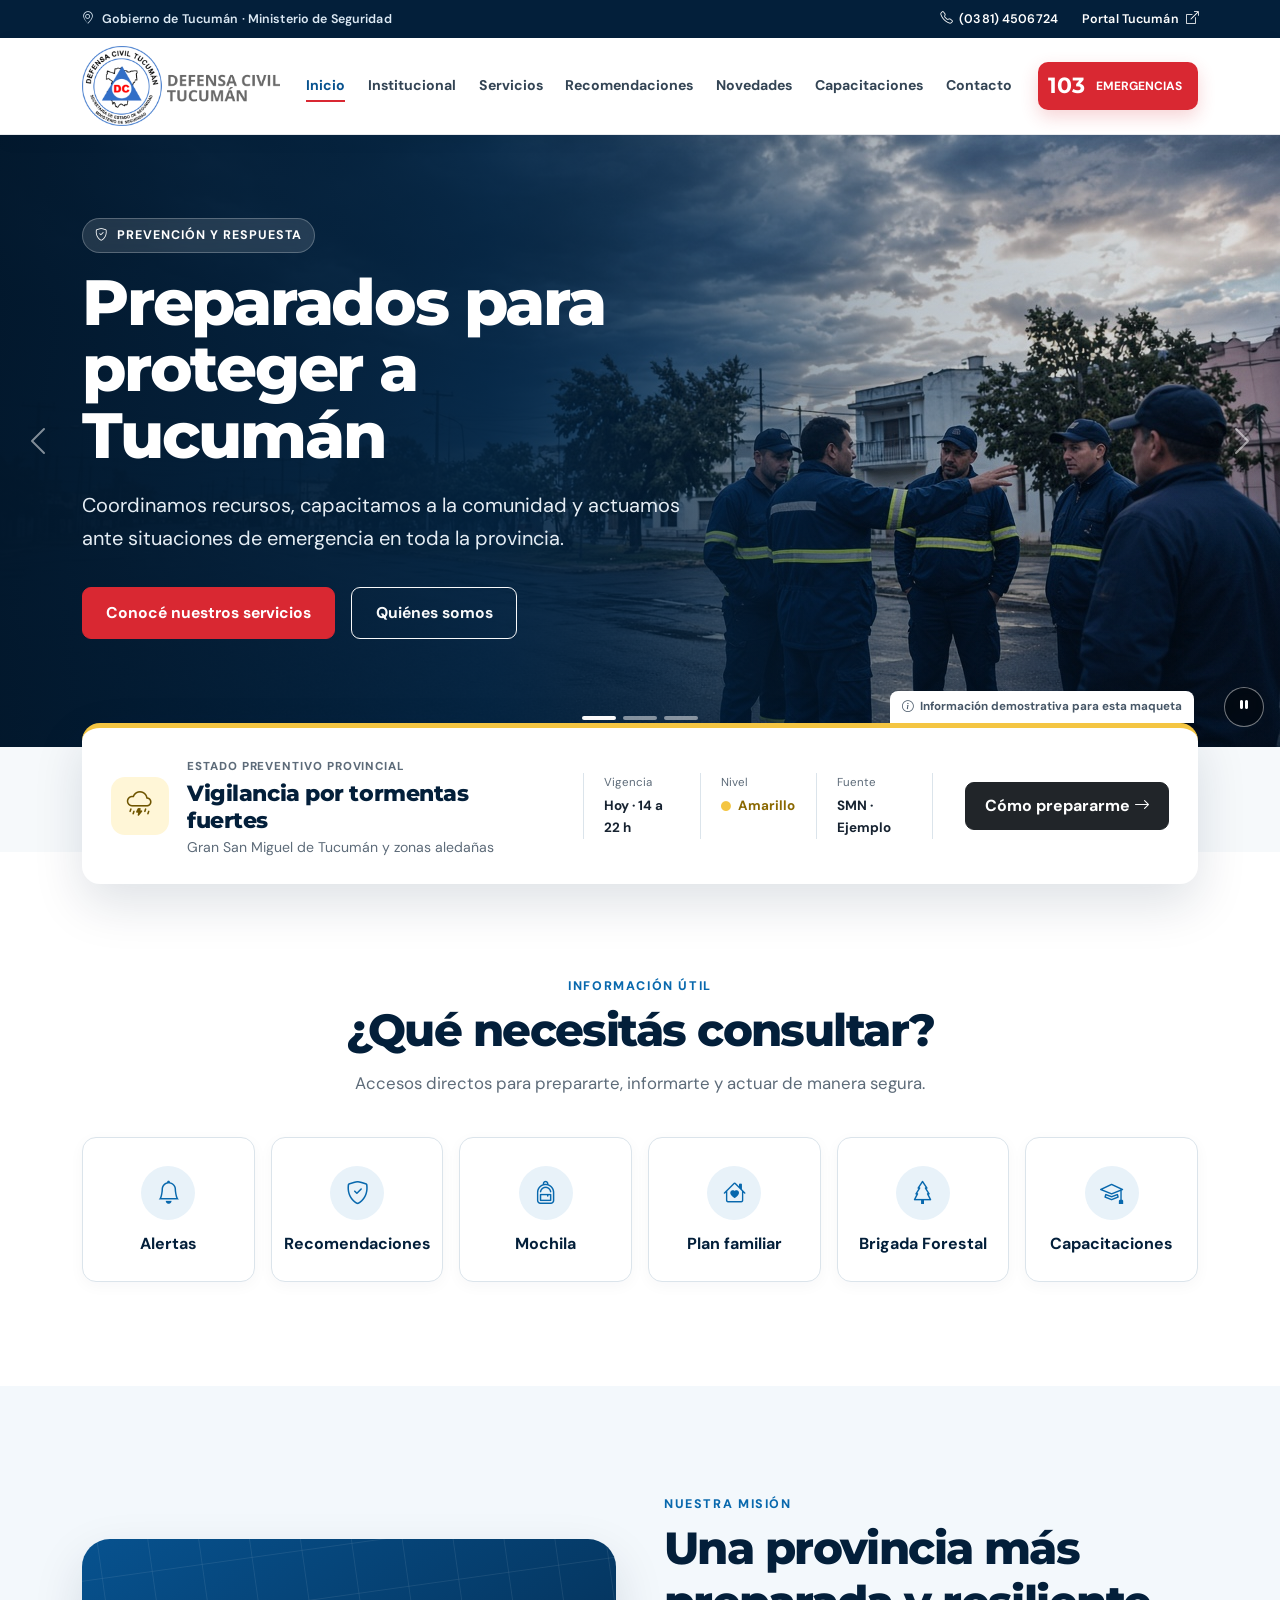
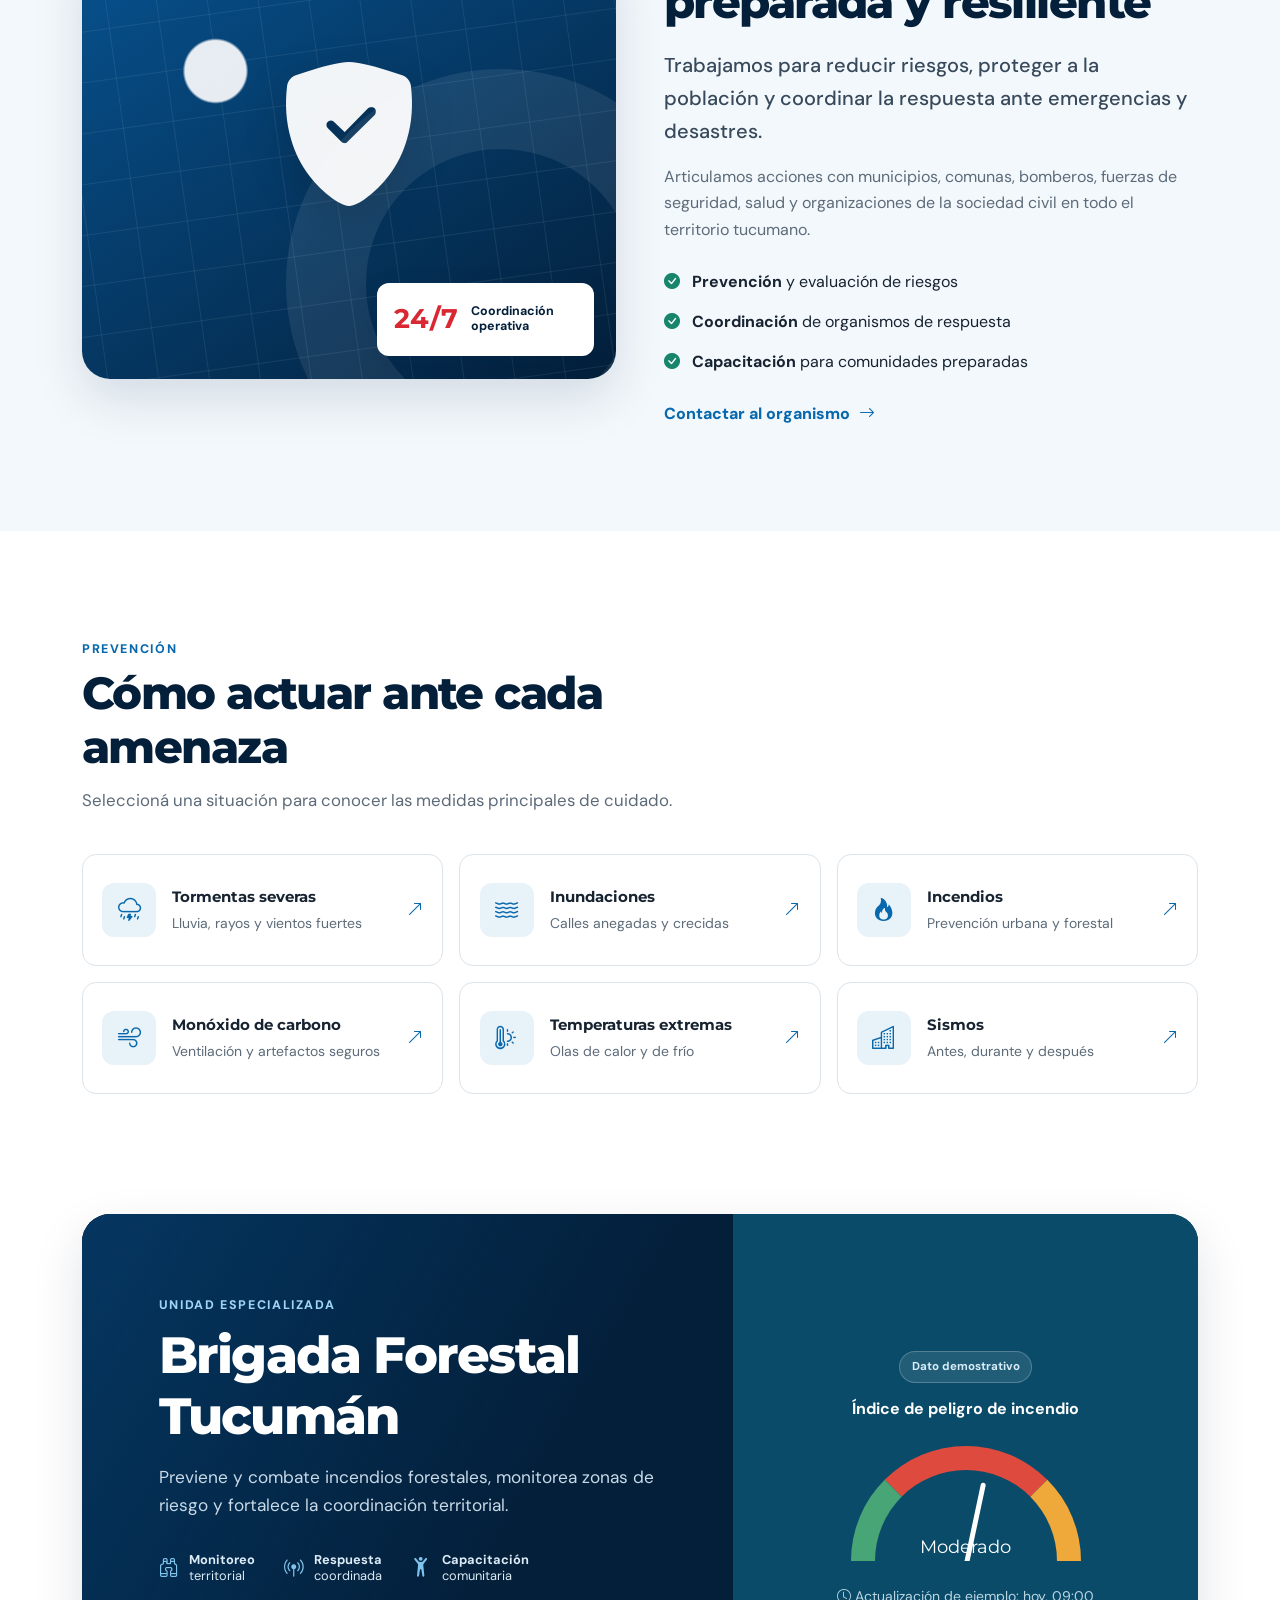
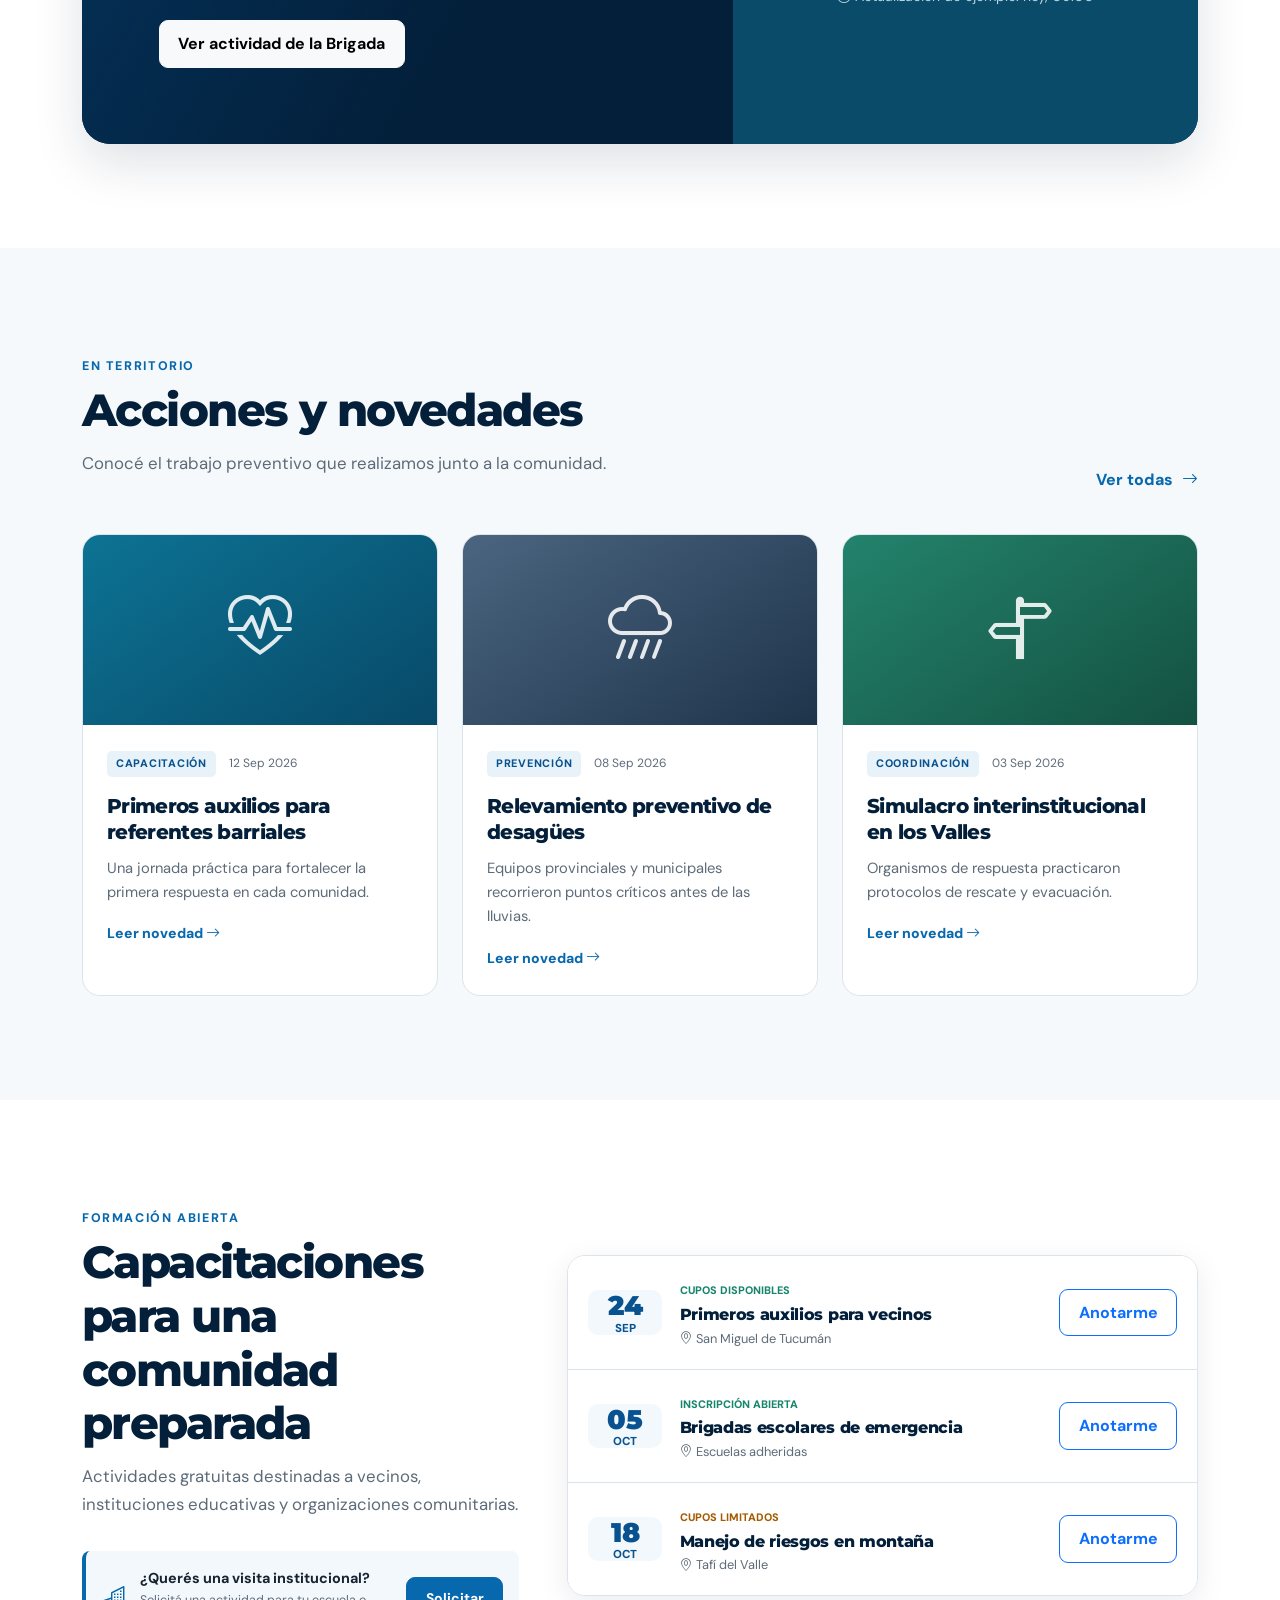
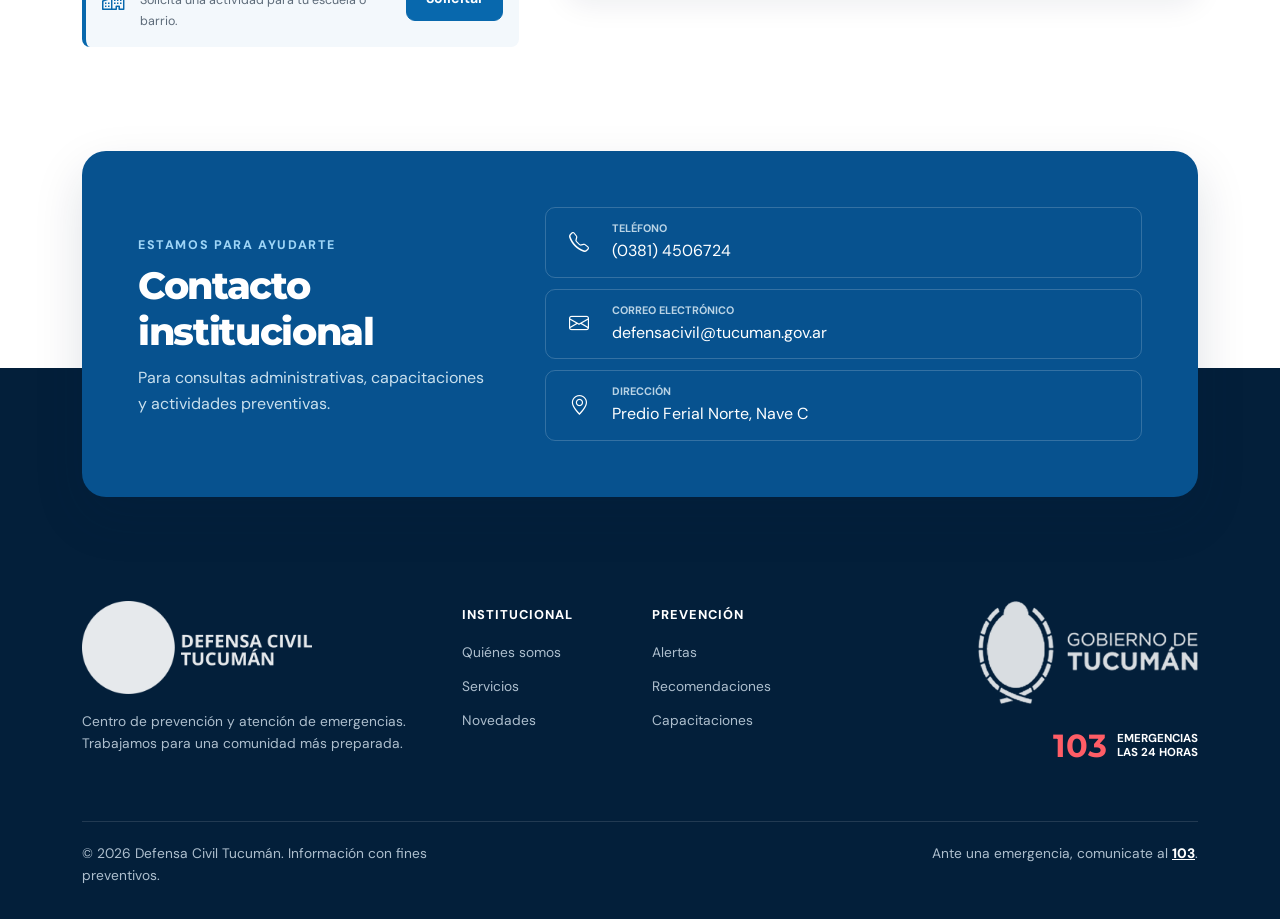
==== index.html @ 434f7426 "first commit" ====
<!doctype html>
<html lang="es">
<head>
  <meta charset="utf-8">
  <meta name="viewport" content="width=device-width, initial-scale=1">
  <meta name="description" content="Portal institucional de Defensa Civil Tucumán: prevención, recomendaciones, novedades y atención de emergencias.">
  <meta name="theme-color" content="#073b6f">
  <meta property="og:title" content="Defensa Civil Tucumán">
  <meta property="og:description" content="Información para una comunidad preparada y segura. Ante una emergencia, llamá al 103.">
  <meta property="og:type" content="website">
  <title>Defensa Civil Tucumán | Prevención y emergencias</title>
  <link rel="icon" href="img/logo_DC_conletra.png" type="image/png">

  <link rel="preconnect" href="https://fonts.googleapis.com">
  <link rel="preconnect" href="https://fonts.gstatic.com" crossorigin>
  <link href="https://fonts.googleapis.com/css2?family=DM+Sans:wght@400;500;600;700&family=Montserrat:wght@700;800&display=swap" rel="stylesheet">
  <link href="https://cdn.jsdelivr.net/npm/bootstrap@5.3.8/dist/css/bootstrap.min.css" rel="stylesheet">
  <link href="https://cdn.jsdelivr.net/npm/bootstrap-icons@1.13.1/font/bootstrap-icons.min.css" rel="stylesheet">
  <link href="css/styles.css" rel="stylesheet">
</head>
<body data-bs-spy="scroll" data-bs-target="#mainNav" data-bs-root-margin="-120px 0px -55%">
  <a class="skip-link" href="#contenido">Saltar al contenido principal</a>

  <header>
    <div class="service-bar">
      <div class="container d-flex align-items-center justify-content-between gap-3">
        <p class="mb-0 d-none d-md-flex align-items-center gap-2">
          <i class="bi bi-geo-alt" aria-hidden="true"></i>
          <span>Gobierno de Tucumán · Ministerio de Seguridad</span>
        </p>
        <div class="service-links ms-auto">
          <a href="tel:+543814506724" class="d-none d-sm-inline-flex">
            <i class="bi bi-telephone" aria-hidden="true"></i> (0381) 4506724
          </a>
          <a href="https://www.tucuman.gob.ar/" target="_blank" rel="noopener">
            Portal Tucumán <i class="bi bi-box-arrow-up-right" aria-hidden="true"></i>
          </a>
        </div>
      </div>
    </div>

    <nav id="mainNav" class="navbar navbar-expand-lg bg-white sticky-top" aria-label="Navegación principal">
      <div class="container">
        <a class="navbar-brand" href="#inicio" aria-label="Defensa Civil Tucumán, inicio">
          <img src="img/logo_DC_conletra.png" alt="Defensa Civil Tucumán" width="308" height="118">
        </a>
        <div class="d-flex align-items-center gap-2 order-lg-2">
          <a class="emergency-btn d-none d-sm-inline-flex" href="tel:103" aria-label="Llamar al 103, emergencias">
            <span class="emergency-number">103</span>
            <span>Emergencias</span>
          </a>
          <button class="navbar-toggler" type="button" data-bs-toggle="collapse" data-bs-target="#navbarContent" aria-controls="navbarContent" aria-expanded="false" aria-label="Abrir menú">
            <span class="navbar-toggler-icon"></span>
          </button>
        </div>
        <div class="collapse navbar-collapse" id="navbarContent">
          <ul class="navbar-nav ms-auto me-lg-3">
            <li class="nav-item"><a class="nav-link active" href="#inicio">Inicio</a></li>
            <li class="nav-item"><a class="nav-link" href="#institucional">Institucional</a></li>
            <li class="nav-item"><a class="nav-link" href="#servicios">Servicios</a></li>
            <li class="nav-item"><a class="nav-link" href="#recomendaciones">Recomendaciones</a></li>
            <li class="nav-item"><a class="nav-link" href="#novedades">Novedades</a></li>
            <li class="nav-item"><a class="nav-link" href="#capacitaciones">Capacitaciones</a></li>
            <li class="nav-item"><a class="nav-link" href="#contacto">Contacto</a></li>
          </ul>
        </div>
      </div>
    </nav>
  </header>

  <main id="contenido">
    <section id="inicio" class="hero-section" aria-labelledby="hero-title">
      <div id="heroCarousel" class="carousel slide carousel-fade" data-bs-ride="carousel" data-bs-interval="8000">
        <div class="carousel-indicators">
          <button type="button" data-bs-target="#heroCarousel" data-bs-slide-to="0" class="active" aria-current="true" aria-label="Operativos de emergencia"></button>
          <button type="button" data-bs-target="#heroCarousel" data-bs-slide-to="1" aria-label="Prevención comunitaria"></button>
          <button type="button" data-bs-target="#heroCarousel" data-bs-slide-to="2" aria-label="Brigada Forestal"></button>
        </div>
        <div class="carousel-inner">
          <article class="carousel-item active">
            <img src="img/hero-respuesta-emergencias.png" class="hero-image" alt="Equipo de respuesta coordinando un operativo preventivo luego de una tormenta">
            <div class="hero-overlay"></div>
            <div class="container hero-content">
              <div class="hero-copy">
                <span class="eyebrow"><i class="bi bi-shield-check" aria-hidden="true"></i> Prevención y respuesta</span>
                <h1 id="hero-title">Preparados para proteger a Tucumán</h1>
                <p>Coordinamos recursos, capacitamos a la comunidad y actuamos ante situaciones de emergencia en toda la provincia.</p>
                <div class="d-flex flex-wrap gap-3">
                  <a class="btn btn-primary btn-lg" href="#servicios">Conocé nuestros servicios</a>
                  <a class="btn btn-outline-light btn-lg" href="#institucional">Quiénes somos</a>
                </div>
              </div>
            </div>
          </article>
          <article class="carousel-item">
            <img src="img/hero-prevencion-comunidad.png" class="hero-image" alt="Capacitación comunitaria para preparar una mochila de emergencia">
            <div class="hero-overlay"></div>
            <div class="container hero-content">
              <div class="hero-copy">
                <span class="eyebrow"><i class="bi bi-people" aria-hidden="true"></i> Comunidad preparada</span>
                <h2>La prevención empieza antes</h2>
                <p>Aprendé a organizar tu mochila de emergencia y un plan familiar para saber cómo actuar cuando más importa.</p>
                <a class="btn btn-primary btn-lg" href="#recomendaciones">Ver recomendaciones</a>
              </div>
            </div>
          </article>
          <article class="carousel-item">
            <img src="img/hero-brigada-forestal.png" class="hero-image" alt="Brigadistas forestales realizando tareas preventivas en los cerros tucumanos">
            <div class="hero-overlay"></div>
            <div class="container hero-content">
              <div class="hero-copy">
                <span class="eyebrow"><i class="bi bi-tree" aria-hidden="true"></i> Cuidamos nuestro territorio</span>
                <h2>Brigada Forestal Tucumán</h2>
                <p>Prevención, monitoreo y respuesta especializada para proteger nuestros bosques, comunidades y áreas naturales.</p>
                <a class="btn btn-primary btn-lg" href="#brigada">Conocer la Brigada</a>
              </div>
            </div>
          </article>
        </div>
        <button class="carousel-control-prev" type="button" data-bs-target="#heroCarousel" data-bs-slide="prev">
          <span class="carousel-control-prev-icon" aria-hidden="true"></span>
          <span class="visually-hidden">Anterior</span>
        </button>
        <button class="carousel-control-next" type="button" data-bs-target="#heroCarousel" data-bs-slide="next">
          <span class="carousel-control-next-icon" aria-hidden="true"></span>
          <span class="visually-hidden">Siguiente</span>
        </button>
        <button id="carouselToggle" class="carousel-toggle" type="button" aria-label="Pausar carrusel" aria-pressed="false">
          <i class="bi bi-pause-fill" aria-hidden="true"></i>
        </button>
      </div>
    </section>

    <section id="alertas" class="status-section" aria-labelledby="status-title">
      <div class="container">
        <div class="demo-note"><i class="bi bi-info-circle" aria-hidden="true"></i> Información demostrativa para esta maqueta</div>
        <div class="status-card">
          <div class="status-main">
            <div class="alert-symbol" aria-hidden="true"><i class="bi bi-cloud-lightning-rain"></i></div>
            <div>
              <span class="status-kicker">Estado preventivo provincial</span>
              <h2 id="status-title">Vigilancia por tormentas fuertes</h2>
              <p>Gran San Miguel de Tucumán y zonas aledañas</p>
            </div>
          </div>
          <div class="status-data">
            <div><span>Vigencia</span><strong>Hoy · 14 a 22 h</strong></div>
            <div><span>Nivel</span><strong class="level-yellow"><i class="bi bi-circle-fill" aria-hidden="true"></i> Amarillo</strong></div>
            <div><span>Fuente</span><strong>SMN · Ejemplo</strong></div>
          </div>
          <a href="#recomendaciones" class="btn btn-dark">Cómo prepararme <i class="bi bi-arrow-right" aria-hidden="true"></i></a>
        </div>
      </div>
    </section>

    <section id="servicios" class="quick-access section-padding" aria-labelledby="quick-title">
      <div class="container">
        <div class="section-heading text-center">
          <span class="section-label">Información útil</span>
          <h2 id="quick-title">¿Qué necesitás consultar?</h2>
          <p>Accesos directos para prepararte, informarte y actuar de manera segura.</p>
        </div>
        <div class="row g-3 justify-content-center">
          <div class="col-6 col-md-4 col-lg-2"><a class="quick-card" href="#alertas"><i class="bi bi-bell"></i><span>Alertas</span></a></div>
          <div class="col-6 col-md-4 col-lg-2"><a class="quick-card" href="#recomendaciones"><i class="bi bi-shield-check"></i><span>Recomendaciones</span></a></div>
          <div class="col-6 col-md-4 col-lg-2"><button class="quick-card w-100" type="button" data-topic="mochila"><i class="bi bi-backpack"></i><span>Mochila</span></button></div>
          <div class="col-6 col-md-4 col-lg-2"><button class="quick-card w-100" type="button" data-topic="plan"><i class="bi bi-house-heart"></i><span>Plan familiar</span></button></div>
          <div class="col-6 col-md-4 col-lg-2"><a class="quick-card" href="#brigada"><i class="bi bi-tree"></i><span>Brigada Forestal</span></a></div>
          <div class="col-6 col-md-4 col-lg-2"><a class="quick-card" href="#capacitaciones"><i class="bi bi-mortarboard"></i><span>Capacitaciones</span></a></div>
        </div>
      </div>
    </section>

    <section id="institucional" class="institutional-section section-padding" aria-labelledby="institutional-title">
      <div class="container">
        <div class="row align-items-center g-5">
          <div class="col-lg-6">
            <div class="institutional-visual" aria-hidden="true">
              <div class="visual-grid"></div>
              <div class="shield-mark"><i class="bi bi-shield-fill-check"></i></div>
              <div class="experience-card"><strong>24/7</strong><span>Coordinación operativa</span></div>
            </div>
          </div>
          <div class="col-lg-6">
            <span class="section-label">Nuestra misión</span>
            <h2 id="institutional-title">Una provincia más preparada y resiliente</h2>
            <p class="lead">Trabajamos para reducir riesgos, proteger a la población y coordinar la respuesta ante emergencias y desastres.</p>
            <p>Articulamos acciones con municipios, comunas, bomberos, fuerzas de seguridad, salud y organizaciones de la sociedad civil en todo el territorio tucumano.</p>
            <div class="institutional-points">
              <div><i class="bi bi-check-circle-fill" aria-hidden="true"></i><span><strong>Prevención</strong> y evaluación de riesgos</span></div>
              <div><i class="bi bi-check-circle-fill" aria-hidden="true"></i><span><strong>Coordinación</strong> de organismos de respuesta</span></div>
              <div><i class="bi bi-check-circle-fill" aria-hidden="true"></i><span><strong>Capacitación</strong> para comunidades preparadas</span></div>
            </div>
            <a href="#contacto" class="text-link">Contactar al organismo <i class="bi bi-arrow-right" aria-hidden="true"></i></a>
          </div>
        </div>
      </div>
    </section>

    <section id="recomendaciones" class="recommendations-section section-padding" aria-labelledby="recommendations-title">
      <div class="container">
        <div class="section-heading">
          <span class="section-label">Prevención</span>
          <h2 id="recommendations-title">Cómo actuar ante cada amenaza</h2>
          <p>Seleccioná una situación para conocer las medidas principales de cuidado.</p>
        </div>
        <div class="row g-3">
          <div class="col-sm-6 col-lg-4"><button class="recommendation-card" type="button" data-topic="tormentas"><span class="icon-wrap"><i class="bi bi-cloud-lightning-rain"></i></span><span><strong>Tormentas severas</strong><small>Lluvia, rayos y vientos fuertes</small></span><i class="bi bi-arrow-up-right"></i></button></div>
          <div class="col-sm-6 col-lg-4"><button class="recommendation-card" type="button" data-topic="inundaciones"><span class="icon-wrap"><i class="bi bi-water"></i></span><span><strong>Inundaciones</strong><small>Calles anegadas y crecidas</small></span><i class="bi bi-arrow-up-right"></i></button></div>
          <div class="col-sm-6 col-lg-4"><button class="recommendation-card" type="button" data-topic="incendios"><span class="icon-wrap"><i class="bi bi-fire"></i></span><span><strong>Incendios</strong><small>Prevención urbana y forestal</small></span><i class="bi bi-arrow-up-right"></i></button></div>
          <div class="col-sm-6 col-lg-4"><button class="recommendation-card" type="button" data-topic="monoxido"><span class="icon-wrap"><i class="bi bi-wind"></i></span><span><strong>Monóxido de carbono</strong><small>Ventilación y artefactos seguros</small></span><i class="bi bi-arrow-up-right"></i></button></div>
          <div class="col-sm-6 col-lg-4"><button class="recommendation-card" type="button" data-topic="calor"><span class="icon-wrap"><i class="bi bi-thermometer-sun"></i></span><span><strong>Temperaturas extremas</strong><small>Olas de calor y de frío</small></span><i class="bi bi-arrow-up-right"></i></button></div>
          <div class="col-sm-6 col-lg-4"><button class="recommendation-card" type="button" data-topic="sismos"><span class="icon-wrap"><i class="bi bi-buildings"></i></span><span><strong>Sismos</strong><small>Antes, durante y después</small></span><i class="bi bi-arrow-up-right"></i></button></div>
        </div>
      </div>
    </section>

    <section id="brigada" class="brigade-section section-padding" aria-labelledby="brigade-title">
      <div class="container">
        <div class="brigade-panel">
          <div class="row g-0 align-items-stretch">
            <div class="col-lg-7 brigade-copy">
              <span class="section-label section-label-light">Unidad especializada</span>
              <h2 id="brigade-title">Brigada Forestal Tucumán</h2>
              <p>Previene y combate incendios forestales, monitorea zonas de riesgo y fortalece la coordinación territorial.</p>
              <div class="brigade-stats">
                <div><i class="bi bi-binoculars"></i><span><strong>Monitoreo</strong> territorial</span></div>
                <div><i class="bi bi-broadcast-pin"></i><span><strong>Respuesta</strong> coordinada</span></div>
                <div><i class="bi bi-person-arms-up"></i><span><strong>Capacitación</strong> comunitaria</span></div>
              </div>
              <button class="btn btn-light" type="button" data-demo-action="brigada">Ver actividad de la Brigada</button>
            </div>
            <div class="col-lg-5 fire-index">
              <span class="demo-badge">Dato demostrativo</span>
              <p>Índice de peligro de incendio</p>
              <div class="gauge" role="img" aria-label="Índice demostrativo de peligro de incendio: moderado">
                <span class="gauge-value">Moderado</span>
              </div>
              <small><i class="bi bi-clock" aria-hidden="true"></i> Actualización de ejemplo: hoy, 09:00</small>
            </div>
          </div>
        </div>
      </div>
    </section>

    <section id="novedades" class="news-section section-padding" aria-labelledby="news-title">
      <div class="container">
        <div class="section-heading heading-row">
          <div>
            <span class="section-label">En territorio</span>
            <h2 id="news-title">Acciones y novedades</h2>
            <p>Conocé el trabajo preventivo que realizamos junto a la comunidad.</p>
          </div>
          <button class="text-link d-none d-md-inline-flex" type="button" data-demo-action="noticias">Ver todas <i class="bi bi-arrow-right"></i></button>
        </div>
        <div class="row g-4">
          <article class="col-md-6 col-lg-4">
            <div class="news-card h-100">
              <div class="news-visual news-visual-training"><i class="bi bi-heart-pulse" aria-hidden="true"></i></div>
              <div class="news-body">
                <span class="news-category">Capacitación</span>
                <time datetime="2026-09-12">12 Sep 2026</time>
                <h3>Primeros auxilios para referentes barriales</h3>
                <p>Una jornada práctica para fortalecer la primera respuesta en cada comunidad.</p>
                <button type="button" data-demo-action="noticia">Leer novedad <i class="bi bi-arrow-right"></i></button>
              </div>
            </div>
          </article>
          <article class="col-md-6 col-lg-4">
            <div class="news-card h-100">
              <div class="news-visual news-visual-storm"><i class="bi bi-cloud-rain-heavy" aria-hidden="true"></i></div>
              <div class="news-body">
                <span class="news-category">Prevención</span>
                <time datetime="2026-09-08">08 Sep 2026</time>
                <h3>Relevamiento preventivo de desagües</h3>
                <p>Equipos provinciales y municipales recorrieron puntos críticos antes de las lluvias.</p>
                <button type="button" data-demo-action="noticia">Leer novedad <i class="bi bi-arrow-right"></i></button>
              </div>
            </div>
          </article>
          <article class="col-md-6 col-lg-4">
            <div class="news-card h-100">
              <div class="news-visual news-visual-field"><i class="bi bi-signpost-split" aria-hidden="true"></i></div>
              <div class="news-body">
                <span class="news-category">Coordinación</span>
                <time datetime="2026-09-03">03 Sep 2026</time>
                <h3>Simulacro interinstitucional en los Valles</h3>
                <p>Organismos de respuesta practicaron protocolos de rescate y evacuación.</p>
                <button type="button" data-demo-action="noticia">Leer novedad <i class="bi bi-arrow-right"></i></button>
              </div>
            </div>
          </article>
        </div>
        <button class="text-link d-md-none mt-4" type="button" data-demo-action="noticias">Ver todas <i class="bi bi-arrow-right"></i></button>
      </div>
    </section>

    <section id="capacitaciones" class="training-section section-padding" aria-labelledby="training-title">
      <div class="container">
        <div class="row align-items-center g-5">
          <div class="col-lg-5">
            <span class="section-label">Formación abierta</span>
            <h2 id="training-title">Capacitaciones para una comunidad preparada</h2>
            <p>Actividades gratuitas destinadas a vecinos, instituciones educativas y organizaciones comunitarias.</p>
            <div class="visit-cta">
              <i class="bi bi-buildings" aria-hidden="true"></i>
              <div><strong>¿Querés una visita institucional?</strong><span>Solicitá una actividad para tu escuela o barrio.</span></div>
              <button class="btn btn-sm btn-primary" type="button" data-demo-action="visita">Solicitar</button>
            </div>
          </div>
          <div class="col-lg-7">
            <div class="training-list">
              <article>
                <time datetime="2026-09-24"><strong>24</strong> SEP</time>
                <div><span class="availability">Cupos disponibles</span><h3>Primeros auxilios para vecinos</h3><p><i class="bi bi-geo-alt"></i> San Miguel de Tucumán</p></div>
                <button class="btn btn-outline-primary" type="button" data-demo-action="inscripcion">Anotarme</button>
              </article>
              <article>
                <time datetime="2026-10-05"><strong>05</strong> OCT</time>
                <div><span class="availability">Inscripción abierta</span><h3>Brigadas escolares de emergencia</h3><p><i class="bi bi-geo-alt"></i> Escuelas adheridas</p></div>
                <button class="btn btn-outline-primary" type="button" data-demo-action="inscripcion">Anotarme</button>
              </article>
              <article>
                <time datetime="2026-10-18"><strong>18</strong> OCT</time>
                <div><span class="availability availability-warning">Cupos limitados</span><h3>Manejo de riesgos en montaña</h3><p><i class="bi bi-geo-alt"></i> Tafí del Valle</p></div>
                <button class="btn btn-outline-primary" type="button" data-demo-action="inscripcion">Anotarme</button>
              </article>
            </div>
          </div>
        </div>
      </div>
    </section>

    <section id="contacto" class="contact-section" aria-labelledby="contact-title">
      <div class="container">
        <div class="contact-panel">
          <div>
            <span class="section-label section-label-light">Estamos para ayudarte</span>
            <h2 id="contact-title">Contacto institucional</h2>
            <p>Para consultas administrativas, capacitaciones y actividades preventivas.</p>
          </div>
          <div class="contact-grid">
            <a href="tel:+543814506724"><i class="bi bi-telephone"></i><span><small>Teléfono</small>(0381) 4506724</span></a>
            <a href="mailto:defensacivil@tucuman.gov.ar"><i class="bi bi-envelope"></i><span><small>Correo electrónico</small>defensacivil@tucuman.gov.ar</span></a>
            <a href="https://maps.google.com/?q=Predio+Ferial+Norte+Nave+C+Tucuman" target="_blank" rel="noopener"><i class="bi bi-geo-alt"></i><span><small>Dirección</small>Predio Ferial Norte, Nave C</span></a>
          </div>
        </div>
      </div>
    </section>
  </main>

  <footer class="site-footer">
    <div class="container">
      <div class="row g-4 align-items-start">
        <div class="col-lg-4">
          <img class="footer-dc-logo" src="img/logo_DC_conletra.png" alt="Defensa Civil Tucumán" width="308" height="118">
          <p>Centro de prevención y atención de emergencias. Trabajamos para una comunidad más preparada.</p>
        </div>
        <div class="col-6 col-lg-2">
          <h2>Institucional</h2>
          <ul><li><a href="#institucional">Quiénes somos</a></li><li><a href="#servicios">Servicios</a></li><li><a href="#novedades">Novedades</a></li></ul>
        </div>
        <div class="col-6 col-lg-2">
          <h2>Prevención</h2>
          <ul><li><a href="#alertas">Alertas</a></li><li><a href="#recomendaciones">Recomendaciones</a></li><li><a href="#capacitaciones">Capacitaciones</a></li></ul>
        </div>
        <div class="col-lg-4 footer-government">
          <img src="img/logo-tucuman1.png" alt="Gobierno de Tucumán" width="368" height="118">
          <a class="footer-emergency" href="tel:103"><strong>103</strong><span>Emergencias<br>las 24 horas</span></a>
        </div>
      </div>
      <div class="footer-bottom">
        <p>© <span id="currentYear">2026</span> Defensa Civil Tucumán. Información con fines preventivos.</p>
        <p>Ante una emergencia, comunicate al <a href="tel:103">103</a>.</p>
      </div>
    </div>
  </footer>

  <a class="mobile-emergency" href="tel:103" aria-label="Llamar al 103, emergencias">
    <i class="bi bi-telephone-fill" aria-hidden="true"></i><span><strong>103</strong> Emergencias</span>
  </a>

  <div class="modal fade" id="infoModal" tabindex="-1" aria-labelledby="infoModalTitle" aria-hidden="true">
    <div class="modal-dialog modal-dialog-centered modal-lg">
      <div class="modal-content">
        <div class="modal-header">
          <div><span class="modal-label">Guía preventiva</span><h2 class="modal-title fs-4" id="infoModalTitle">Recomendaciones</h2></div>
          <button type="button" class="btn-close" data-bs-dismiss="modal" aria-label="Cerrar"></button>
        </div>
        <div class="modal-body" id="infoModalBody"></div>
        <div class="modal-footer">
          <p><i class="bi bi-telephone-fill" aria-hidden="true"></i> Si existe riesgo inmediato, llamá al <strong>103</strong>.</p>
          <button type="button" class="btn btn-secondary" data-bs-dismiss="modal">Entendido</button>
        </div>
      </div>
    </div>
  </div>

  <div class="toast-container position-fixed bottom-0 end-0 p-3">
    <div id="demoToast" class="toast" role="status" aria-live="polite" aria-atomic="true">
      <div class="toast-header">
        <i class="bi bi-info-circle-fill text-primary me-2" aria-hidden="true"></i>
        <strong class="me-auto">Sitio demostrativo</strong>
        <button type="button" class="btn-close" data-bs-dismiss="toast" aria-label="Cerrar"></button>
      </div>
      <div class="toast-body">Esta función estará disponible al conectar el sitio con el sistema institucional.</div>
    </div>
  </div>

  <script src="https://cdn.jsdelivr.net/npm/bootstrap@5.3.8/dist/js/bootstrap.bundle.min.js"></script>
  <script src="js/scripts.js"></script>
</body>
</html>
---- css/styles.css ----
:root {
  --dc-blue-950: #031f3a;
  --dc-blue-900: #073b6f;
  --dc-blue-800: #07528f;
  --dc-blue-700: #0868ad;
  --dc-blue-100: #e8f2f9;
  --dc-blue-50: #f3f8fc;
  --dc-red: #d92832;
  --dc-red-dark: #b71d27;
  --dc-yellow: #f4c542;
  --dc-green: #16856b;
  --dc-ink: #172331;
  --dc-muted: #5d6b79;
  --dc-border: #dbe4eb;
  --dc-surface: #ffffff;
  --dc-bg: #f6f9fb;
  --dc-radius: 18px;
  --dc-shadow-sm: 0 8px 30px rgba(3, 31, 58, 0.08);
  --dc-shadow: 0 20px 50px rgba(3, 31, 58, 0.13);
  --font-body: "DM Sans", system-ui, -apple-system, sans-serif;
  --font-display: "Montserrat", var(--font-body);
}

html {
  scroll-behavior: smooth;
  scroll-padding-top: 100px;
}

body {
  color: var(--dc-ink);
  background: var(--dc-surface);
  font-family: var(--font-body);
  line-height: 1.65;
  overflow-x: hidden;
}

body,
button,
a {
  -webkit-font-smoothing: antialiased;
}

header {
  position: sticky;
  z-index: 1025;
  top: -38px;
}

img {
  max-width: 100%;
}

a {
  color: var(--dc-blue-700);
}

h1,
h2,
h3 {
  color: var(--dc-blue-950);
  font-family: var(--font-display);
  font-weight: 800;
  letter-spacing: -0.035em;
}

.skip-link {
  position: fixed;
  z-index: 2000;
  top: 10px;
  left: 10px;
  padding: 0.75rem 1rem;
  color: #fff;
  background: var(--dc-blue-950);
  border-radius: 8px;
  transform: translateY(-150%);
  transition: transform 0.2s ease;
}

.skip-link:focus {
  color: #fff;
  transform: translateY(0);
}

:focus-visible {
  outline: 3px solid #f5b700 !important;
  outline-offset: 3px;
}

.service-bar {
  min-height: 38px;
  display: flex;
  align-items: center;
  color: #dce9f4;
  background: var(--dc-blue-950);
  font-size: 0.78rem;
  font-weight: 600;
  letter-spacing: 0.01em;
}

.service-links {
  display: flex;
  align-items: center;
  gap: 1.5rem;
}

.service-bar a {
  display: inline-flex;
  gap: 0.45rem;
  align-items: center;
  color: #fff;
  text-decoration: none;
}

.service-bar a:hover {
  text-decoration: underline;
}

.navbar {
  z-index: 1025;
  min-height: 84px;
  padding-block: 0.5rem;
  border-bottom: 1px solid rgba(3, 31, 58, 0.09);
  box-shadow: 0 5px 20px rgba(3, 31, 58, 0.04);
}

.navbar-brand {
  padding: 0;
}

.navbar-brand img {
  display: block;
  width: 210px;
  height: auto;
}

.navbar-nav {
  gap: 0.15rem;
}

.navbar .nav-link {
  position: relative;
  padding: 0.7rem 0.64rem !important;
  color: #334454;
  font-size: 0.88rem;
  font-weight: 700;
}

.navbar .nav-link::after {
  content: "";
  position: absolute;
  right: 0.65rem;
  bottom: 0.4rem;
  left: 0.65rem;
  height: 2px;
  background: var(--dc-red);
  transform: scaleX(0);
  transition: transform 0.2s ease;
}

.navbar .nav-link:hover,
.navbar .nav-link.active {
  color: var(--dc-blue-800);
}

.navbar .nav-link:hover::after,
.navbar .nav-link.active::after {
  transform: scaleX(1);
}

.navbar-toggler {
  padding: 0.5rem;
  border-color: var(--dc-border);
}

.emergency-btn {
  min-height: 48px;
  display: inline-flex;
  align-items: center;
  gap: 0.7rem;
  padding: 0.4rem 1rem 0.4rem 0.6rem;
  color: #fff;
  background: var(--dc-red);
  border-radius: 10px;
  box-shadow: 0 7px 18px rgba(217, 40, 50, 0.2);
  font-size: 0.75rem;
  font-weight: 700;
  line-height: 1;
  text-decoration: none;
  text-transform: uppercase;
}

.emergency-btn:hover {
  color: #fff;
  background: var(--dc-red-dark);
  transform: translateY(-1px);
}

.emergency-number {
  font-family: var(--font-display);
  font-size: 1.35rem;
}

.hero-section,
.hero-section .carousel-item {
  position: relative;
  min-height: clamp(540px, 68vh, 720px);
}

.hero-section .carousel-inner {
  background: var(--dc-blue-950);
}

.hero-image {
  position: absolute;
  inset: 0;
  width: 100%;
  height: 100%;
  object-fit: cover;
}

.hero-overlay {
  position: absolute;
  inset: 0;
  background:
    linear-gradient(90deg, rgba(2, 24, 45, 0.96) 0%, rgba(3, 36, 66, 0.88) 38%, rgba(3, 31, 58, 0.25) 72%, rgba(3, 31, 58, 0.1) 100%),
    linear-gradient(0deg, rgba(2, 20, 38, 0.35), transparent 50%);
}

.hero-content {
  position: relative;
  z-index: 2;
  min-height: clamp(540px, 68vh, 720px);
  display: flex;
  align-items: center;
  padding-top: 3.5rem;
  padding-bottom: 5rem;
}

.hero-copy {
  width: min(670px, 74%);
  color: #e9f2f8;
}

.hero-copy h1,
.hero-copy h2 {
  max-width: 650px;
  margin: 1rem 0 1.25rem;
  color: #fff;
  font-size: clamp(2.5rem, 5vw, 4.75rem);
  line-height: 1.04;
}

.hero-copy p {
  max-width: 640px;
  margin-bottom: 2rem;
  color: #e5edf4;
  font-size: clamp(1.05rem, 1.7vw, 1.25rem);
  line-height: 1.65;
}

.eyebrow {
  display: inline-flex;
  align-items: center;
  gap: 0.55rem;
  padding: 0.38rem 0.75rem;
  color: #fff;
  background: rgba(255, 255, 255, 0.12);
  border: 1px solid rgba(255, 255, 255, 0.24);
  border-radius: 99px;
  font-size: 0.78rem;
  font-weight: 700;
  letter-spacing: 0.08em;
  text-transform: uppercase;
  backdrop-filter: blur(8px);
}

.btn {
  --bs-btn-font-weight: 700;
  --bs-btn-border-radius: 9px;
  --bs-btn-padding-x: 1.15rem;
  --bs-btn-padding-y: 0.68rem;
}

.btn-lg {
  --bs-btn-padding-x: 1.45rem;
  --bs-btn-padding-y: 0.85rem;
  --bs-btn-font-size: 0.98rem;
}

.btn-primary {
  --bs-btn-bg: var(--dc-blue-700);
  --bs-btn-border-color: var(--dc-blue-700);
  --bs-btn-hover-bg: var(--dc-blue-800);
  --bs-btn-hover-border-color: var(--dc-blue-800);
  --bs-btn-active-bg: var(--dc-blue-900);
  --bs-btn-active-border-color: var(--dc-blue-900);
}

.hero-section .btn-primary {
  --bs-btn-bg: var(--dc-red);
  --bs-btn-border-color: var(--dc-red);
  --bs-btn-hover-bg: var(--dc-red-dark);
  --bs-btn-hover-border-color: var(--dc-red-dark);
}

.carousel-control-prev,
.carousel-control-next {
  width: 6%;
}

.carousel-indicators {
  bottom: 1.7rem;
  gap: 0.45rem;
  margin-bottom: 0;
}

.carousel-indicators [data-bs-target] {
  width: 34px;
  height: 4px;
  margin: 0;
  border: 0;
  border-radius: 10px;
}

.carousel-toggle {
  position: absolute;
  z-index: 5;
  right: max(1rem, calc((100% - 1320px) / 2));
  bottom: 1.25rem;
  width: 40px;
  height: 40px;
  display: grid;
  place-items: center;
  color: #fff;
  background: rgba(0, 0, 0, 0.35);
  border: 1px solid rgba(255, 255, 255, 0.45);
  border-radius: 50%;
  backdrop-filter: blur(6px);
}

.carousel-toggle:hover {
  background: rgba(0, 0, 0, 0.65);
}

.status-section {
  position: relative;
  z-index: 10;
  background: linear-gradient(to bottom, var(--dc-bg) 65%, #fff 65%);
}

.status-section .container {
  position: relative;
  transform: translateY(-1.5rem);
}

.demo-note {
  position: absolute;
  z-index: 2;
  top: -2rem;
  right: 1rem;
  display: inline-flex;
  align-items: center;
  gap: 0.4rem;
  padding: 0.4rem 0.75rem;
  color: #475767;
  background: #fff;
  border-radius: 8px 8px 0 0;
  font-size: 0.73rem;
  font-weight: 700;
}

.status-card {
  display: grid;
  grid-template-columns: minmax(280px, 1.3fr) minmax(350px, 1fr) auto;
  gap: 2rem;
  align-items: center;
  padding: 1.55rem 1.8rem;
  background: #fff;
  border-top: 5px solid var(--dc-yellow);
  border-radius: var(--dc-radius);
  box-shadow: var(--dc-shadow);
}

.status-main {
  display: flex;
  align-items: center;
  gap: 1.15rem;
}

.alert-symbol {
  width: 58px;
  height: 58px;
  flex: 0 0 58px;
  display: grid;
  place-items: center;
  color: #6f5500;
  background: #fff6d7;
  border-radius: 14px;
  font-size: 1.55rem;
}

.status-kicker {
  color: var(--dc-muted);
  font-size: 0.72rem;
  font-weight: 800;
  letter-spacing: 0.08em;
  text-transform: uppercase;
}

.status-main h2 {
  margin: 0.1rem 0;
  font-size: clamp(1.1rem, 2vw, 1.4rem);
  letter-spacing: -0.02em;
}

.status-main p {
  margin: 0;
  color: var(--dc-muted);
  font-size: 0.88rem;
}

.status-data {
  display: grid;
  grid-template-columns: repeat(3, 1fr);
  border-right: 1px solid var(--dc-border);
  border-left: 1px solid var(--dc-border);
}

.status-data div {
  padding: 0 1.2rem;
}

.status-data div + div {
  border-left: 1px solid var(--dc-border);
}

.status-data span,
.status-data strong {
  display: block;
}

.status-data span {
  margin-bottom: 0.18rem;
  color: var(--dc-muted);
  font-size: 0.72rem;
}

.status-data strong {
  color: var(--dc-ink);
  font-size: 0.84rem;
}

.status-data .level-yellow {
  color: #8a6800;
}

.status-data .level-yellow i {
  margin-right: 0.25rem;
  color: var(--dc-yellow);
  font-size: 0.62rem;
}

.section-padding {
  padding: 6.5rem 0;
}

.section-heading {
  max-width: 720px;
  margin-bottom: 2.5rem;
}

.section-heading.text-center {
  margin-right: auto;
  margin-left: auto;
}

.section-heading h2,
.institutional-section h2,
.training-section h2 {
  margin: 0.35rem 0 0.75rem;
  font-size: clamp(2rem, 3.5vw, 3.1rem);
}

.section-heading p,
.training-section > .container > .row > div > p {
  color: var(--dc-muted);
  font-size: 1.05rem;
}

.section-label {
  display: inline-block;
  color: var(--dc-blue-700);
  font-size: 0.78rem;
  font-weight: 800;
  letter-spacing: 0.13em;
  text-transform: uppercase;
}

.section-label-light {
  color: #9ed5f7;
}

.quick-access {
  padding-top: 4rem;
}

.quick-card {
  min-height: 145px;
  display: flex;
  flex-direction: column;
  gap: 0.85rem;
  align-items: center;
  justify-content: center;
  padding: 1.25rem 0.75rem;
  color: var(--dc-blue-950);
  background: #fff;
  border: 1px solid var(--dc-border);
  border-radius: 14px;
  box-shadow: 0 4px 15px rgba(3, 31, 58, 0.035);
  font-weight: 700;
  line-height: 1.25;
  text-align: center;
  text-decoration: none;
  transition: 0.2s ease;
}

button.quick-card {
  font-family: inherit;
}

.quick-card i {
  width: 54px;
  height: 54px;
  display: grid;
  place-items: center;
  color: var(--dc-blue-700);
  background: var(--dc-blue-100);
  border-radius: 50%;
  font-size: 1.45rem;
  transition: 0.2s ease;
}

.quick-card:hover {
  color: var(--dc-blue-900);
  border-color: #a9c7dc;
  box-shadow: var(--dc-shadow-sm);
  transform: translateY(-4px);
}

.quick-card:hover i {
  color: #fff;
  background: var(--dc-blue-700);
}

.institutional-section {
  position: relative;
  background: var(--dc-blue-50);
}

.institutional-visual {
  position: relative;
  min-height: 440px;
  overflow: hidden;
  background:
    radial-gradient(circle at 25% 30%, rgba(255, 255, 255, 0.9) 0 6%, transparent 6.5%),
    linear-gradient(145deg, var(--dc-blue-800), var(--dc-blue-950));
  border-radius: 28px;
  box-shadow: var(--dc-shadow);
}

.visual-grid {
  position: absolute;
  inset: 0;
  opacity: 0.16;
  background-image:
    linear-gradient(rgba(255,255,255,.5) 1px, transparent 1px),
    linear-gradient(90deg, rgba(255,255,255,.5) 1px, transparent 1px);
  background-size: 42px 42px;
  transform: rotate(-8deg) scale(1.2);
}

.institutional-visual::after {
  content: "";
  position: absolute;
  right: -100px;
  bottom: -120px;
  width: 430px;
  height: 430px;
  border: 80px solid rgba(255, 255, 255, 0.08);
  border-radius: 50%;
}

.shield-mark {
  position: absolute;
  top: 50%;
  left: 50%;
  color: rgba(255, 255, 255, 0.95);
  font-size: 9rem;
  filter: drop-shadow(0 14px 20px rgba(0,0,0,.18));
  transform: translate(-50%, -58%);
}

.experience-card {
  position: absolute;
  z-index: 2;
  right: 1.4rem;
  bottom: 1.4rem;
  display: flex;
  gap: 0.8rem;
  align-items: center;
  padding: 0.9rem 1.1rem;
  color: var(--dc-blue-950);
  background: #fff;
  border-radius: 12px;
  box-shadow: var(--dc-shadow-sm);
}

.experience-card strong {
  color: var(--dc-red);
  font-family: var(--font-display);
  font-size: 1.7rem;
}

.experience-card span {
  max-width: 105px;
  font-size: 0.78rem;
  font-weight: 700;
  line-height: 1.2;
}

.institutional-section .lead {
  margin-top: 1.2rem;
  color: #37495a;
  font-weight: 500;
}

.institutional-section p:not(.lead) {
  color: var(--dc-muted);
}

.institutional-points {
  display: grid;
  gap: 0.85rem;
  margin: 1.6rem 0;
}

.institutional-points div {
  display: flex;
  gap: 0.75rem;
  align-items: center;
}

.institutional-points i {
  color: var(--dc-green);
}

.text-link {
  display: inline-flex;
  gap: 0.55rem;
  align-items: center;
  padding: 0;
  color: var(--dc-blue-700);
  background: transparent;
  border: 0;
  font-weight: 800;
  text-decoration: none;
}

.text-link:hover {
  color: var(--dc-blue-950);
}

.text-link i {
  transition: transform 0.2s ease;
}

.text-link:hover i {
  transform: translateX(4px);
}

.recommendations-section {
  background: #fff;
}

.recommendation-card {
  width: 100%;
  min-height: 112px;
  display: grid;
  grid-template-columns: auto 1fr auto;
  gap: 1rem;
  align-items: center;
  padding: 1.2rem;
  color: var(--dc-ink);
  background: #fff;
  border: 1px solid var(--dc-border);
  border-radius: 14px;
  text-align: left;
  transition: 0.2s ease;
}

.recommendation-card:hover {
  border-color: var(--dc-blue-700);
  box-shadow: var(--dc-shadow-sm);
  transform: translateY(-2px);
}

.recommendation-card .icon-wrap {
  width: 54px;
  height: 54px;
  display: grid;
  place-items: center;
  color: var(--dc-blue-700);
  background: var(--dc-blue-100);
  border-radius: 12px;
  font-size: 1.45rem;
}

.recommendation-card strong,
.recommendation-card small {
  display: block;
}

.recommendation-card strong {
  margin-bottom: 0.2rem;
  font-family: var(--font-display);
  font-size: 0.92rem;
}

.recommendation-card small {
  color: var(--dc-muted);
}

.recommendation-card > i {
  color: var(--dc-blue-700);
}

.brigade-section {
  padding-top: 1rem;
}

.brigade-panel {
  overflow: hidden;
  color: #dcebf5;
  background: var(--dc-blue-950);
  border-radius: 28px;
  box-shadow: var(--dc-shadow);
}

.brigade-copy {
  padding: clamp(2.5rem, 6vw, 5rem);
  background:
    linear-gradient(120deg, rgba(7, 82, 143, .45), transparent 65%),
    var(--dc-blue-950);
}

.brigade-copy h2 {
  margin: 0.4rem 0 1rem;
  color: #fff;
  font-size: clamp(2rem, 4vw, 3.35rem);
}

.brigade-copy > p {
  max-width: 680px;
  margin-bottom: 2rem;
  color: #c8d9e7;
  font-size: 1.08rem;
}

.brigade-stats {
  display: flex;
  flex-wrap: wrap;
  gap: 1.8rem;
  margin-bottom: 2.2rem;
}

.brigade-stats div {
  display: flex;
  gap: 0.65rem;
  align-items: center;
}

.brigade-stats i {
  color: #7fc4ec;
  font-size: 1.25rem;
}

.brigade-stats span,
.brigade-stats strong {
  display: block;
  font-size: 0.8rem;
  line-height: 1.25;
}

.fire-index {
  min-height: 430px;
  display: flex;
  flex-direction: column;
  align-items: center;
  justify-content: center;
  padding: 2.5rem;
  color: #fff;
  background: #0a4b69;
  text-align: center;
}

.fire-index > p {
  margin: 0.8rem 0 1.5rem;
  font-weight: 700;
}

.demo-badge {
  padding: 0.35rem 0.7rem;
  color: #d7edf7;
  background: rgba(255,255,255,.1);
  border: 1px solid rgba(255,255,255,.22);
  border-radius: 99px;
  font-size: 0.72rem;
  font-weight: 700;
}

.gauge {
  position: relative;
  width: 230px;
  height: 115px;
  overflow: hidden;
  margin-bottom: 1.5rem;
}

.gauge::before {
  content: "";
  position: absolute;
  inset: 0;
  border: 24px solid transparent;
  border-top-color: #df4a3e;
  border-right-color: #efa83a;
  border-bottom: 0;
  border-left-color: #48a676;
  border-radius: 230px 230px 0 0;
  transform: rotate(0deg);
}

.gauge::after {
  content: "";
  position: absolute;
  bottom: -5px;
  left: 50%;
  width: 5px;
  height: 85px;
  background: #fff;
  border-radius: 10px;
  transform: translateX(-50%) rotate(12deg);
  transform-origin: bottom;
}

.gauge-value {
  position: absolute;
  z-index: 2;
  bottom: 0;
  left: 50%;
  font-family: var(--font-display);
  font-size: 1.1rem;
  transform: translateX(-50%);
}

.fire-index small {
  color: #bad5e2;
}

.news-section {
  background: var(--dc-bg);
}

.heading-row {
  max-width: none;
  display: flex;
  align-items: end;
  justify-content: space-between;
}

.news-card {
  overflow: hidden;
  background: #fff;
  border: 1px solid var(--dc-border);
  border-radius: var(--dc-radius);
  transition: 0.25s ease;
}

.news-card:hover {
  box-shadow: var(--dc-shadow-sm);
  transform: translateY(-4px);
}

.news-visual {
  min-height: 190px;
  display: grid;
  place-items: center;
  color: rgba(255,255,255,.88);
  font-size: 4rem;
}

.news-visual-training {
  background: linear-gradient(145deg, #0d7394, #084968);
}

.news-visual-storm {
  background: linear-gradient(145deg, #4b6580, #1e344b);
}

.news-visual-field {
  background: linear-gradient(145deg, #23836c, #145142);
}

.news-body {
  padding: 1.5rem;
}

.news-category {
  display: inline-block;
  margin-right: 0.55rem;
  padding: 0.25rem 0.55rem;
  color: var(--dc-blue-800);
  background: var(--dc-blue-100);
  border-radius: 5px;
  font-size: 0.68rem;
  font-weight: 800;
  letter-spacing: 0.07em;
  text-transform: uppercase;
}

.news-body time {
  color: var(--dc-muted);
  font-size: 0.75rem;
}

.news-body h3 {
  margin: 1rem 0 0.65rem;
  font-size: 1.22rem;
  line-height: 1.35;
}

.news-body p {
  color: var(--dc-muted);
  font-size: 0.92rem;
}

.news-body button {
  padding: 0;
  color: var(--dc-blue-700);
  background: transparent;
  border: 0;
  font-size: 0.88rem;
  font-weight: 800;
}

.training-section {
  background: #fff;
}

.visit-cta {
  display: grid;
  grid-template-columns: auto 1fr auto;
  gap: 0.9rem;
  align-items: center;
  margin-top: 2rem;
  padding: 1rem;
  background: var(--dc-blue-50);
  border-left: 4px solid var(--dc-blue-700);
  border-radius: 8px;
}

.visit-cta > i {
  color: var(--dc-blue-700);
  font-size: 1.5rem;
}

.visit-cta strong,
.visit-cta span {
  display: block;
}

.visit-cta strong {
  font-size: 0.9rem;
}

.visit-cta span {
  color: var(--dc-muted);
  font-size: 0.78rem;
}

.training-list {
  overflow: hidden;
  border: 1px solid var(--dc-border);
  border-radius: var(--dc-radius);
  box-shadow: var(--dc-shadow-sm);
}

.training-list article {
  display: grid;
  grid-template-columns: 74px 1fr auto;
  gap: 1.1rem;
  align-items: center;
  padding: 1.25rem;
  background: #fff;
}

.training-list article + article {
  border-top: 1px solid var(--dc-border);
}

.training-list time {
  display: flex;
  flex-direction: column;
  align-items: center;
  justify-content: center;
  color: var(--dc-blue-800);
  background: var(--dc-blue-50);
  border-radius: 10px;
  font-size: 0.72rem;
  font-weight: 800;
  line-height: 1.15;
}

.training-list time strong {
  font-family: var(--font-display);
  font-size: 1.7rem;
}

.training-list h3 {
  margin: 0.15rem 0 0.2rem;
  font-size: 1rem;
  letter-spacing: -0.02em;
}

.training-list p {
  margin: 0;
  color: var(--dc-muted);
  font-size: 0.8rem;
}

.availability {
  color: var(--dc-green);
  font-size: 0.68rem;
  font-weight: 800;
  text-transform: uppercase;
}

.availability-warning {
  color: #a35a00;
}

.contact-section {
  padding: 0 0 5.5rem;
  background: linear-gradient(#fff 50%, var(--dc-blue-950) 50%);
}

.contact-panel {
  display: grid;
  grid-template-columns: 0.75fr 1.25fr;
  gap: 3rem;
  align-items: center;
  padding: clamp(2rem, 5vw, 3.5rem);
  color: #d8e6f1;
  background: var(--dc-blue-800);
  border-radius: 24px;
  box-shadow: var(--dc-shadow);
}

.contact-panel h2 {
  margin: 0.35rem 0 0.6rem;
  color: #fff;
  font-size: clamp(1.8rem, 3vw, 2.55rem);
}

.contact-panel p {
  margin: 0;
  color: #c9e0ee;
}

.contact-grid {
  display: grid;
  gap: 0.7rem;
}

.contact-grid a {
  display: grid;
  grid-template-columns: 42px 1fr;
  gap: 0.8rem;
  align-items: center;
  padding: 0.75rem;
  color: #fff;
  border: 1px solid rgba(255,255,255,.18);
  border-radius: 10px;
  text-decoration: none;
  transition: background 0.2s ease;
}

.contact-grid a:hover {
  background: rgba(255,255,255,.1);
}

.contact-grid i {
  font-size: 1.25rem;
  text-align: center;
}

.contact-grid small,
.contact-grid span {
  display: block;
}

.contact-grid small {
  color: #b9d3e5;
  font-size: 0.68rem;
  font-weight: 700;
  text-transform: uppercase;
}

.site-footer {
  padding: 1rem 0 2rem;
  color: #aebfce;
  background: var(--dc-blue-950);
}

.footer-dc-logo {
  width: 230px;
  height: auto;
  margin-bottom: 1rem;
  filter: brightness(0) invert(1);
  opacity: 0.92;
}

.site-footer p {
  max-width: 380px;
  font-size: 0.86rem;
}

.site-footer h2 {
  margin: 0.4rem 0 1rem;
  color: #fff;
  font-family: var(--font-body);
  font-size: 0.8rem;
  letter-spacing: 0.08em;
  text-transform: uppercase;
}

.site-footer ul {
  margin: 0;
  padding: 0;
  list-style: none;
}

.site-footer li {
  margin-bottom: 0.5rem;
}

.site-footer li a {
  color: #aebfce;
  font-size: 0.86rem;
  text-decoration: none;
}

.site-footer li a:hover {
  color: #fff;
}

.footer-government {
  display: flex;
  flex-direction: column;
  align-items: flex-end;
}

.footer-government > img {
  width: 220px;
  height: auto;
  margin-bottom: 1rem;
  filter: grayscale(1) brightness(0) invert(1);
  opacity: 0.85;
}

.footer-emergency {
  display: inline-flex;
  gap: 0.65rem;
  align-items: center;
  color: #fff;
  text-decoration: none;
}

.footer-emergency strong {
  color: #ff5d66;
  font-family: var(--font-display);
  font-size: 2rem;
}

.footer-emergency span {
  font-size: 0.72rem;
  font-weight: 700;
  line-height: 1.25;
  text-transform: uppercase;
}

.footer-bottom {
  display: flex;
  justify-content: space-between;
  margin-top: 3rem;
  padding-top: 1.25rem;
  border-top: 1px solid rgba(255,255,255,.12);
}

.footer-bottom p {
  margin: 0;
}

.footer-bottom a {
  color: #fff;
  font-weight: 800;
}

.mobile-emergency {
  display: none;
}

.modal-content {
  overflow: hidden;
  border: 0;
  border-radius: var(--dc-radius);
  box-shadow: var(--dc-shadow);
}

.modal-header {
  padding: 1.5rem;
  background: var(--dc-blue-50);
  border-bottom-color: var(--dc-border);
}

.modal-label {
  color: var(--dc-blue-700);
  font-size: 0.7rem;
  font-weight: 800;
  letter-spacing: 0.1em;
  text-transform: uppercase;
}

.modal-body {
  padding: 1.5rem;
}

.modal-body .intro {
  color: var(--dc-muted);
}

.modal-body ul,
.modal-body ol {
  display: grid;
  gap: 0.75rem;
  padding-left: 1.3rem;
}

.modal-body li::marker {
  color: var(--dc-blue-700);
  font-weight: 800;
}

.modal-footer {
  justify-content: space-between;
  padding: 1rem 1.5rem;
  background: #fbfcfd;
}

.modal-footer p {
  margin: 0;
  color: var(--dc-red-dark);
}

.toast {
  border: 0;
  box-shadow: var(--dc-shadow);
}

@media (max-width: 1199.98px) {
  .navbar-brand img {
    width: 185px;
  }

  .navbar .nav-link {
    padding-inline: 0.45rem !important;
    font-size: 0.82rem;
  }

  .status-card {
    grid-template-columns: 1fr auto;
  }

  .status-data {
    grid-column: 1 / -1;
    grid-row: 2;
    border: 0;
  }

  .status-data div:first-child {
    padding-left: 0;
  }
}

@media (max-width: 991.98px) {
  .navbar {
    min-height: 76px;
  }

  .navbar-collapse {
    margin: 0.75rem -0.75rem -0.5rem;
    padding: 0.75rem;
    border-top: 1px solid var(--dc-border);
  }

  .navbar .nav-link {
    padding: 0.65rem 0.5rem !important;
  }

  .navbar .nav-link::after {
    right: auto;
    bottom: 0.5rem;
    left: 0.5rem;
    width: 26px;
  }

  .hero-copy {
    width: 85%;
  }

  .status-card {
    gap: 1.25rem;
  }

  .institutional-visual {
    min-height: 370px;
  }

  .contact-panel {
    grid-template-columns: 1fr;
  }

  .fire-index {
    min-height: 380px;
  }
}

@media (max-width: 767.98px) {
  html {
    scroll-padding-top: 82px;
  }

  header {
    top: -34px;
  }

  body {
    padding-bottom: 66px;
  }

  .section-padding {
    padding: 4.5rem 0;
  }

  .service-bar {
    min-height: 34px;
  }

  .service-links {
    width: 100%;
    justify-content: center;
  }

  .navbar-brand img {
    width: 165px;
  }

  .hero-section,
  .hero-section .carousel-item,
  .hero-content {
    min-height: 590px;
  }

  .hero-overlay {
    background: linear-gradient(90deg, rgba(2, 24, 45, 0.96), rgba(3, 36, 66, 0.72)), linear-gradient(0deg, rgba(2,20,38,.6), transparent);
  }

  .hero-image {
    object-position: 62% center;
  }

  .hero-copy {
    width: 100%;
  }

  .hero-copy h1,
  .hero-copy h2 {
    font-size: clamp(2.25rem, 11vw, 3.2rem);
  }

  .carousel-control-prev,
  .carousel-control-next {
    display: none;
  }

  .carousel-toggle {
    right: 1rem;
  }

  .status-section .container {
    transform: translateY(-1rem);
  }

  .demo-note {
    top: -1.85rem;
  }

  .status-card {
    grid-template-columns: 1fr;
    padding: 1.35rem;
  }

  .status-data {
    grid-column: auto;
    grid-row: auto;
    grid-template-columns: 1fr;
    gap: 0.6rem;
  }

  .status-data div,
  .status-data div:first-child {
    display: flex;
    justify-content: space-between;
    padding: 0.5rem 0;
    border-bottom: 1px solid var(--dc-border);
  }

  .status-data div + div {
    border-left: 0;
  }

  .quick-access {
    padding-top: 3rem;
  }

  .quick-card {
    min-height: 130px;
    font-size: 0.84rem;
  }

  .heading-row {
    display: block;
  }

  .training-list article {
    grid-template-columns: 62px 1fr;
  }

  .training-list article .btn {
    grid-column: 2;
    justify-self: start;
  }

  .footer-government {
    align-items: flex-start;
  }

  .footer-bottom {
    flex-direction: column;
    gap: 0.5rem;
  }

  .mobile-emergency {
    position: fixed;
    z-index: 1040;
    right: 0;
    bottom: 0;
    left: 0;
    height: 64px;
    display: flex;
    gap: 0.75rem;
    align-items: center;
    justify-content: center;
    color: #fff;
    background: var(--dc-red);
    box-shadow: 0 -8px 24px rgba(0,0,0,.18);
    font-weight: 700;
    text-decoration: none;
  }

  .mobile-emergency i {
    font-size: 1.25rem;
  }

  .mobile-emergency strong {
    margin-right: 0.2rem;
    font-family: var(--font-display);
    font-size: 1.35rem;
  }
}

@media (max-width: 575.98px) {
  .row.g-5 {
    --bs-gutter-x: 1.5rem;
  }

  .hero-content {
    padding-top: 2rem;
  }

  .hero-copy .btn {
    width: 100%;
  }

  .demo-note {
    right: 0.75rem;
    font-size: 0.64rem;
  }

  .status-main {
    align-items: flex-start;
  }

  .alert-symbol {
    width: 48px;
    height: 48px;
    flex-basis: 48px;
  }

  .institutional-visual {
    min-height: 300px;
  }

  .shield-mark {
    font-size: 7rem;
  }

  .recommendation-card {
    min-height: 100px;
  }

  .brigade-copy {
    padding: 2rem 1.4rem;
  }

  .brigade-stats {
    display: grid;
    gap: 1rem;
  }

  .visit-cta {
    grid-template-columns: auto 1fr;
  }

  .visit-cta .btn {
    grid-column: 2;
    justify-self: start;
  }

  .contact-panel {
    padding: 2rem 1.25rem;
  }

  .contact-grid a {
    grid-template-columns: 34px minmax(0, 1fr);
    overflow-wrap: anywhere;
  }

  .modal-footer {
    align-items: stretch;
    flex-direction: column;
  }
}

@media (prefers-reduced-motion: reduce) {
  html {
    scroll-behavior: auto;
  }

  *,
  *::before,
  *::after {
    scroll-behavior: auto !important;
    transition-duration: 0.01ms !important;
    animation-duration: 0.01ms !important;
    animation-iteration-count: 1 !important;
  }
}
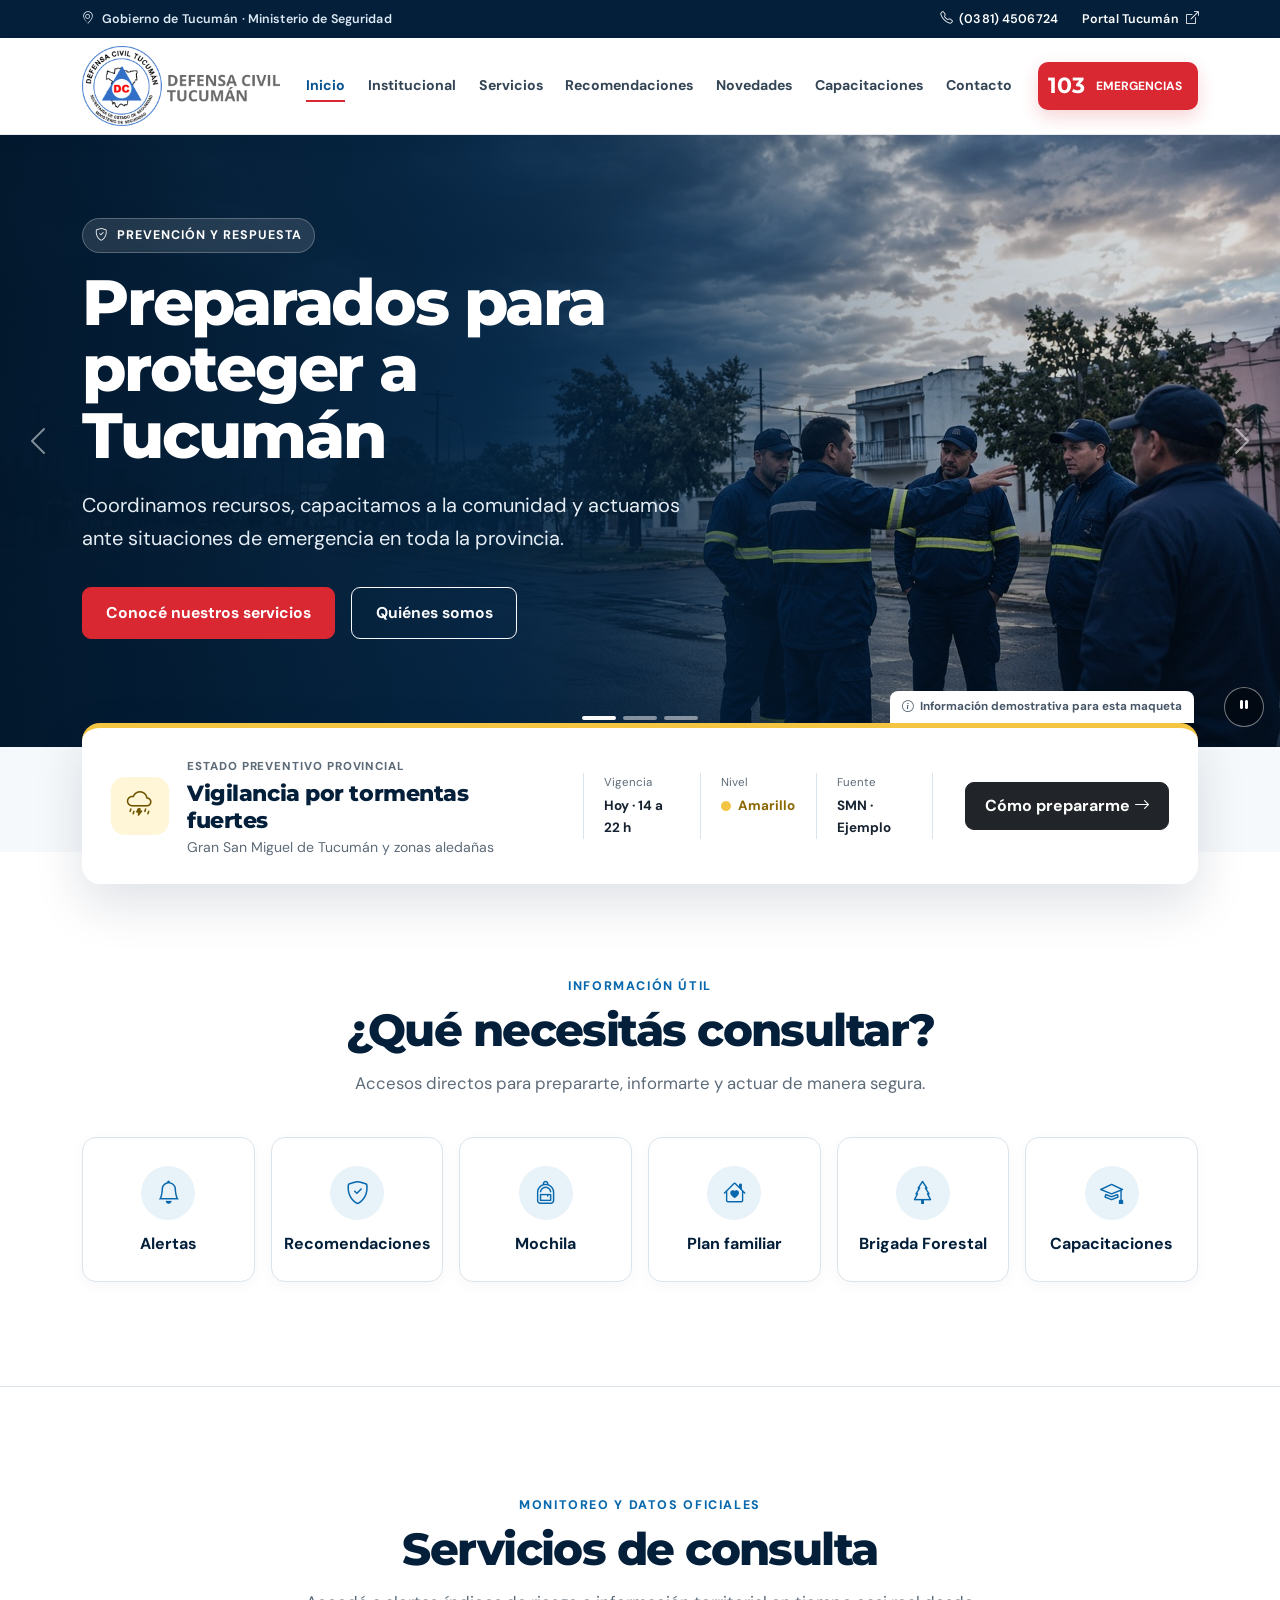
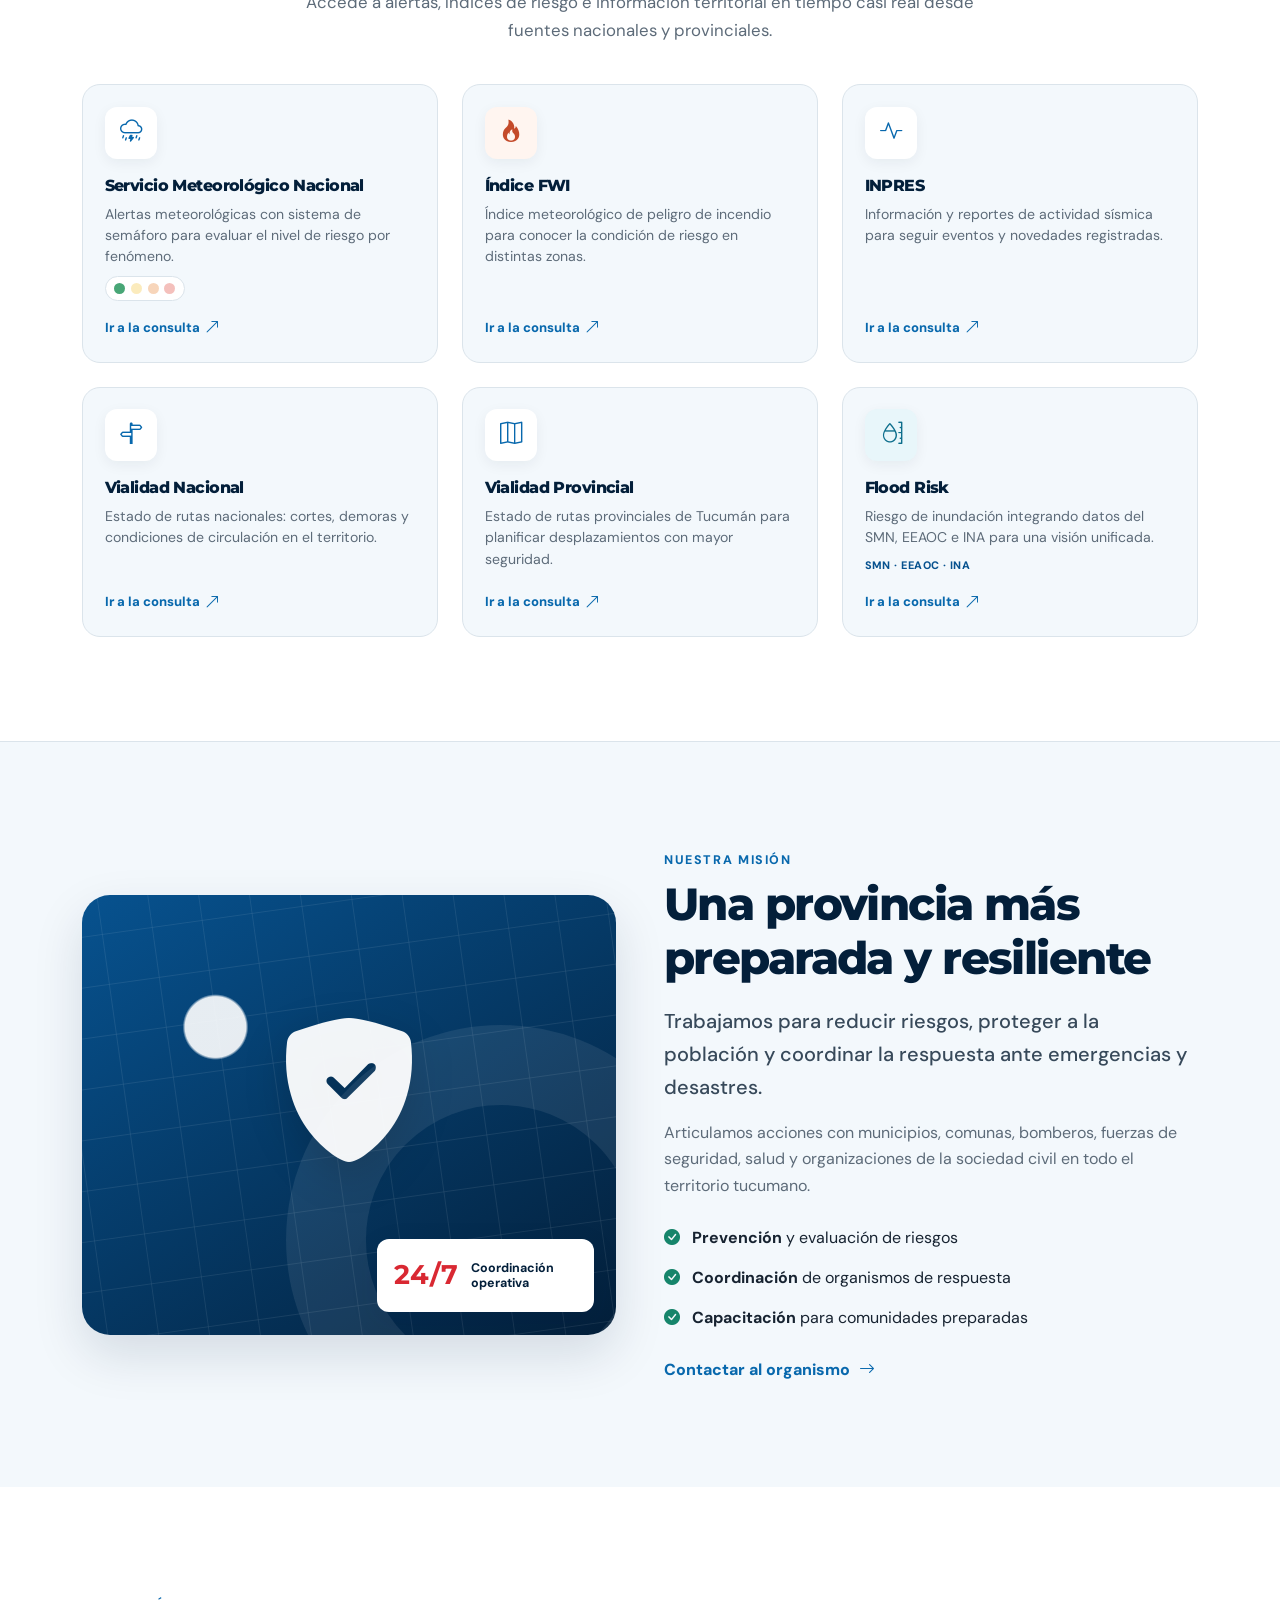
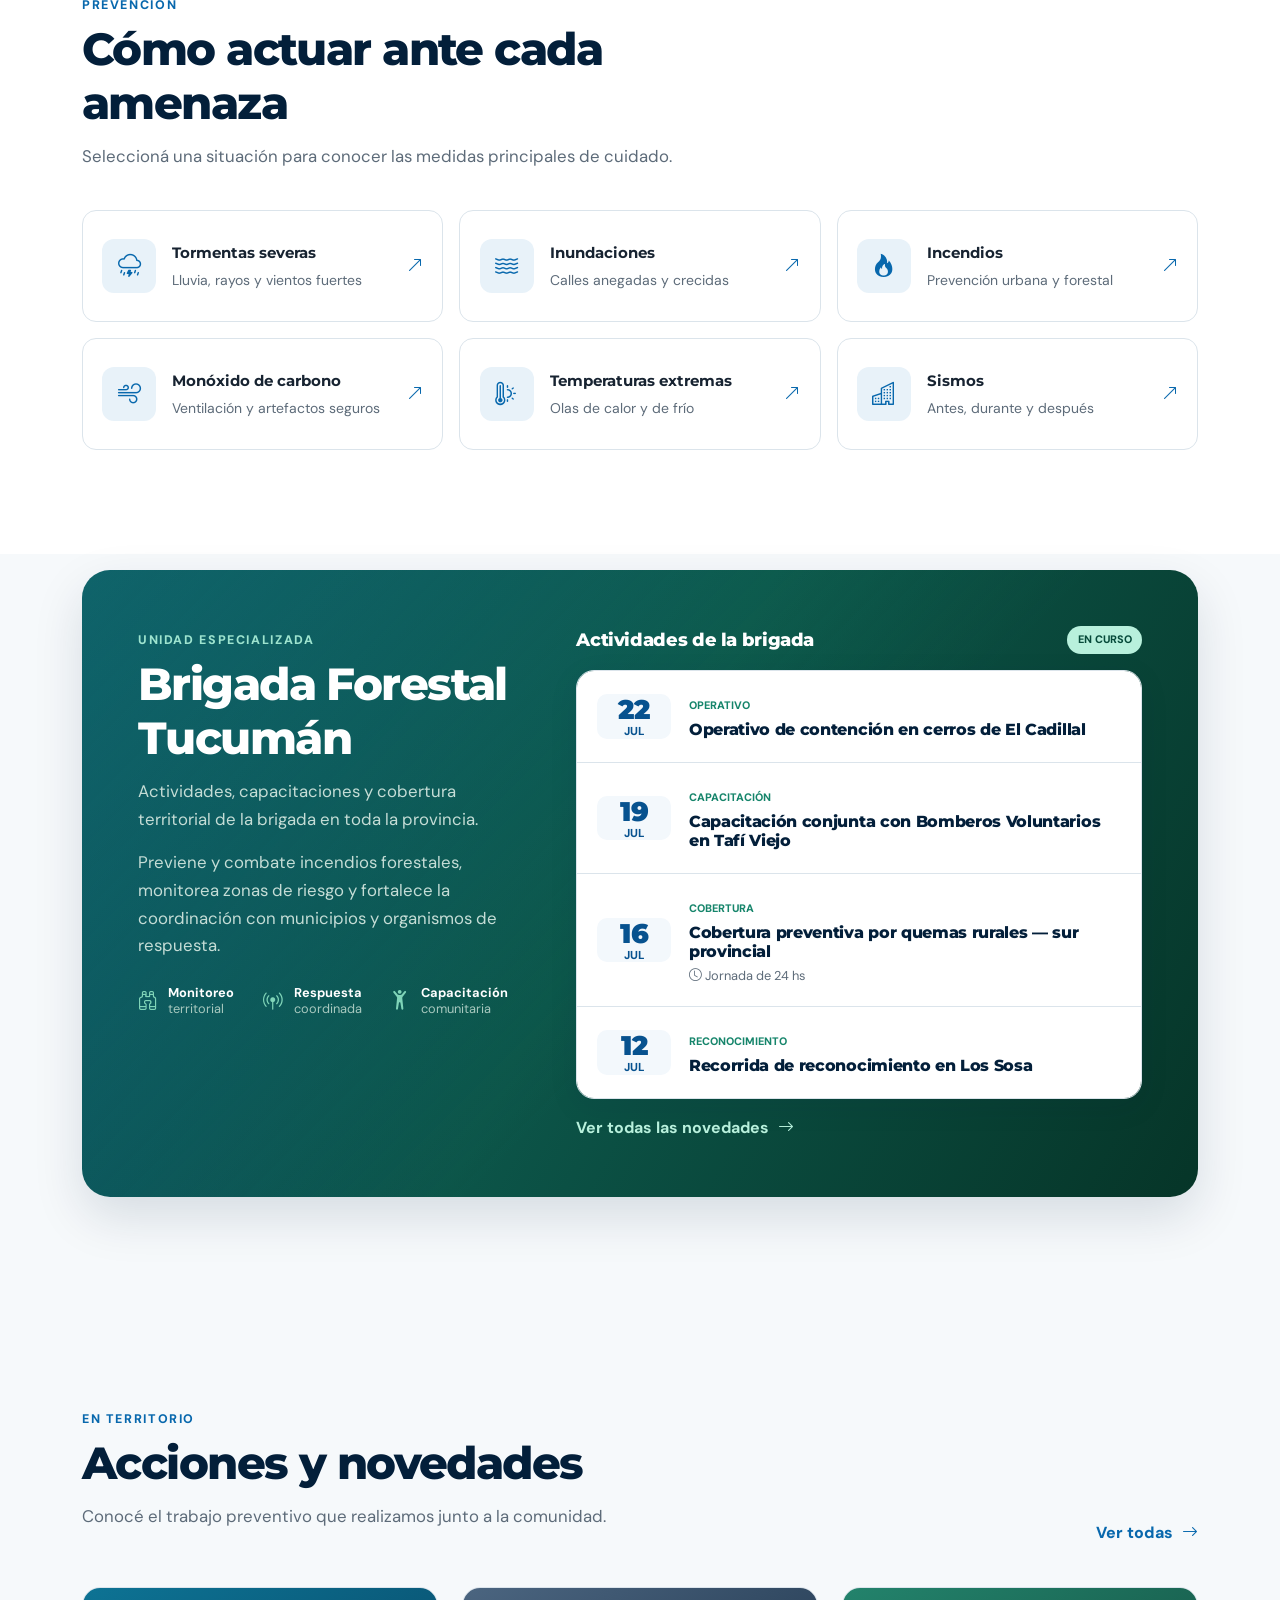
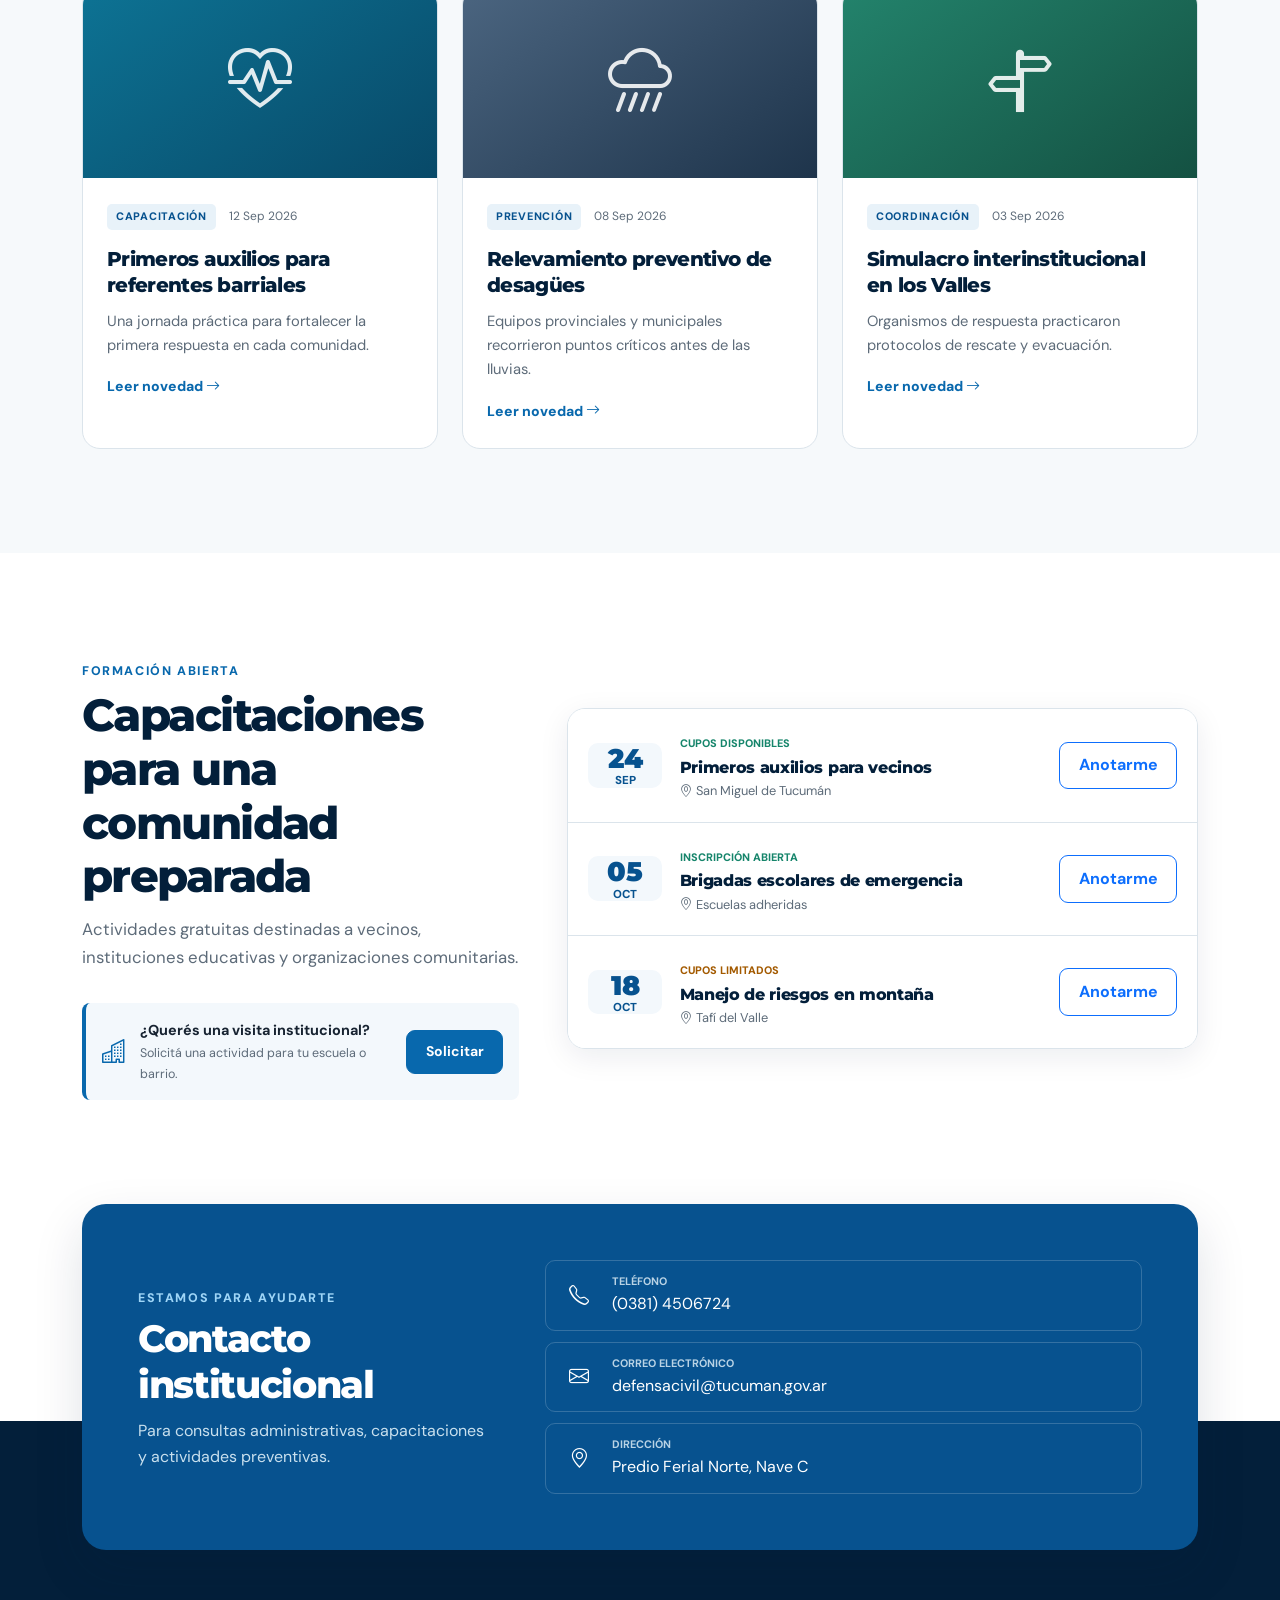
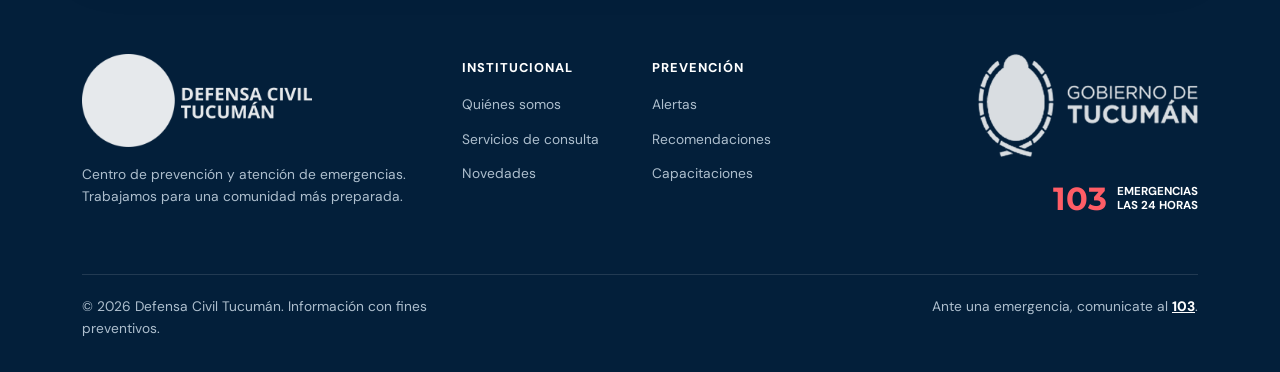
==== commit 5f0a45d5: "cambios en diseño" ====
--- a/index.html
+++ b/index.html
@@ -57,7 +57,7 @@
           <ul class="navbar-nav ms-auto me-lg-3">
             <li class="nav-item"><a class="nav-link active" href="#inicio">Inicio</a></li>
             <li class="nav-item"><a class="nav-link" href="#institucional">Institucional</a></li>
-            <li class="nav-item"><a class="nav-link" href="#servicios">Servicios</a></li>
+            <li class="nav-item"><a class="nav-link" href="#consultas">Servicios</a></li>
             <li class="nav-item"><a class="nav-link" href="#recomendaciones">Recomendaciones</a></li>
             <li class="nav-item"><a class="nav-link" href="#novedades">Novedades</a></li>
             <li class="nav-item"><a class="nav-link" href="#capacitaciones">Capacitaciones</a></li>
@@ -86,7 +86,7 @@
                 <h1 id="hero-title">Preparados para proteger a Tucumán</h1>
                 <p>Coordinamos recursos, capacitamos a la comunidad y actuamos ante situaciones de emergencia en toda la provincia.</p>
                 <div class="d-flex flex-wrap gap-3">
-                  <a class="btn btn-primary btn-lg" href="#servicios">Conocé nuestros servicios</a>
+                  <a class="btn btn-primary btn-lg" href="#consultas">Conocé nuestros servicios</a>
                   <a class="btn btn-outline-light btn-lg" href="#institucional">Quiénes somos</a>
                 </div>
               </div>
@@ -153,7 +153,7 @@
       </div>
     </section>
 
-    <section id="servicios" class="quick-access section-padding" aria-labelledby="quick-title">
+    <section id="accesos-rapidos" class="quick-access section-padding" aria-labelledby="quick-title">
       <div class="container">
         <div class="section-heading text-center">
           <span class="section-label">Información útil</span>
@@ -167,6 +167,85 @@
           <div class="col-6 col-md-4 col-lg-2"><button class="quick-card w-100" type="button" data-topic="plan"><i class="bi bi-house-heart"></i><span>Plan familiar</span></button></div>
           <div class="col-6 col-md-4 col-lg-2"><a class="quick-card" href="#brigada"><i class="bi bi-tree"></i><span>Brigada Forestal</span></a></div>
           <div class="col-6 col-md-4 col-lg-2"><a class="quick-card" href="#capacitaciones"><i class="bi bi-mortarboard"></i><span>Capacitaciones</span></a></div>
+        </div>
+      </div>
+    </section>
+
+    <section id="consultas" class="consultation-section section-padding" aria-labelledby="consultation-title">
+      <div class="container">
+        <div class="section-heading text-center">
+          <span class="section-label">Monitoreo y datos oficiales</span>
+          <h2 id="consultation-title">Servicios de consulta</h2>
+          <p>Accedé a alertas, índices de riesgo e información territorial en tiempo casi real desde fuentes nacionales y provinciales.</p>
+        </div>
+        <div class="row g-3 g-lg-4">
+          <div class="col-md-6 col-lg-4">
+            <a class="consultation-card" href="consultas/smn.html">
+              <span class="consultation-card-icon" aria-hidden="true"><i class="bi bi-cloud-lightning-rain"></i></span>
+              <div class="consultation-card-body">
+                <h3>Servicio Meteorológico Nacional</h3>
+                <p>Alertas meteorológicas con sistema de semáforo para evaluar el nivel de riesgo por fenómeno.</p>
+                <span class="consultation-semaphore" aria-hidden="true">
+                  <span class="sem-dot sem-green"></span>
+                  <span class="sem-dot sem-yellow"></span>
+                  <span class="sem-dot sem-orange"></span>
+                  <span class="sem-dot sem-red"></span>
+                </span>
+                <span class="consultation-card-cta">Ir a la consulta <i class="bi bi-arrow-up-right" aria-hidden="true"></i></span>
+              </div>
+            </a>
+          </div>
+          <div class="col-md-6 col-lg-4">
+            <a class="consultation-card" href="consultas/fwi.html">
+              <span class="consultation-card-icon consultation-card-icon-fire" aria-hidden="true"><i class="bi bi-fire"></i></span>
+              <div class="consultation-card-body">
+                <h3>Índice FWI</h3>
+                <p>Índice meteorológico de peligro de incendio para conocer la condición de riesgo en distintas zonas.</p>
+                <span class="consultation-card-cta">Ir a la consulta <i class="bi bi-arrow-up-right" aria-hidden="true"></i></span>
+              </div>
+            </a>
+          </div>
+          <div class="col-md-6 col-lg-4">
+            <a class="consultation-card" href="consultas/inpres.html">
+              <span class="consultation-card-icon" aria-hidden="true"><i class="bi bi-activity"></i></span>
+              <div class="consultation-card-body">
+                <h3>INPRES</h3>
+                <p>Información y reportes de actividad sísmica para seguir eventos y novedades registradas.</p>
+                <span class="consultation-card-cta">Ir a la consulta <i class="bi bi-arrow-up-right" aria-hidden="true"></i></span>
+              </div>
+            </a>
+          </div>
+          <div class="col-md-6 col-lg-4">
+            <a class="consultation-card" href="consultas/vialidad-nacional.html">
+              <span class="consultation-card-icon" aria-hidden="true"><i class="bi bi-signpost-split"></i></span>
+              <div class="consultation-card-body">
+                <h3>Vialidad Nacional</h3>
+                <p>Estado de rutas nacionales: cortes, demoras y condiciones de circulación en el territorio.</p>
+                <span class="consultation-card-cta">Ir a la consulta <i class="bi bi-arrow-up-right" aria-hidden="true"></i></span>
+              </div>
+            </a>
+          </div>
+          <div class="col-md-6 col-lg-4">
+            <a class="consultation-card" href="consultas/vialidad-provincial.html">
+              <span class="consultation-card-icon" aria-hidden="true"><i class="bi bi-map"></i></span>
+              <div class="consultation-card-body">
+                <h3>Vialidad Provincial</h3>
+                <p>Estado de rutas provinciales de Tucumán para planificar desplazamientos con mayor seguridad.</p>
+                <span class="consultation-card-cta">Ir a la consulta <i class="bi bi-arrow-up-right" aria-hidden="true"></i></span>
+              </div>
+            </a>
+          </div>
+          <div class="col-md-6 col-lg-4">
+            <a class="consultation-card" href="consultas/flood-risk.html">
+              <span class="consultation-card-icon consultation-card-icon-water" aria-hidden="true"><i class="bi bi-moisture"></i></span>
+              <div class="consultation-card-body">
+                <h3>Flood Risk</h3>
+                <p>Riesgo de inundación integrando datos del SMN, EEAOC e INA para una visión unificada.</p>
+                <span class="consultation-card-meta">SMN · EEAOC · INA</span>
+                <span class="consultation-card-cta">Ir a la consulta <i class="bi bi-arrow-up-right" aria-hidden="true"></i></span>
+              </div>
+            </a>
+          </div>
         </div>
       </div>
     </section>
@@ -218,27 +297,57 @@
     <section id="brigada" class="brigade-section section-padding" aria-labelledby="brigade-title">
       <div class="container">
         <div class="brigade-panel">
-          <div class="row g-0 align-items-stretch">
-            <div class="col-lg-7 brigade-copy">
-              <span class="section-label section-label-light">Unidad especializada</span>
-              <h2 id="brigade-title">Brigada Forestal Tucumán</h2>
-              <p>Previene y combate incendios forestales, monitorea zonas de riesgo y fortalece la coordinación territorial.</p>
-              <div class="brigade-stats">
-                <div><i class="bi bi-binoculars"></i><span><strong>Monitoreo</strong> territorial</span></div>
-                <div><i class="bi bi-broadcast-pin"></i><span><strong>Respuesta</strong> coordinada</span></div>
-                <div><i class="bi bi-person-arms-up"></i><span><strong>Capacitación</strong> comunitaria</span></div>
-              </div>
-              <button class="btn btn-light" type="button" data-demo-action="brigada">Ver actividad de la Brigada</button>
-            </div>
-            <div class="col-lg-5 fire-index">
-              <span class="demo-badge">Dato demostrativo</span>
-              <p>Índice de peligro de incendio</p>
-              <div class="gauge" role="img" aria-label="Índice demostrativo de peligro de incendio: moderado">
-                <span class="gauge-value">Moderado</span>
-              </div>
-              <small><i class="bi bi-clock" aria-hidden="true"></i> Actualización de ejemplo: hoy, 09:00</small>
-            </div>
-          </div>
+        <div class="row align-items-start g-5">
+          <div class="col-lg-5">
+            <span class="section-label section-label-light">Unidad especializada</span>
+            <h2 id="brigade-title">Brigada Forestal Tucumán</h2>
+            <p>Actividades, capacitaciones y cobertura territorial de la brigada en toda la provincia.</p>
+            <p>Previene y combate incendios forestales, monitorea zonas de riesgo y fortalece la coordinación con municipios y organismos de respuesta.</p>
+            <div class="brigade-stats">
+              <div><i class="bi bi-binoculars" aria-hidden="true"></i><span><strong>Monitoreo</strong> territorial</span></div>
+              <div><i class="bi bi-broadcast-pin" aria-hidden="true"></i><span><strong>Respuesta</strong> coordinada</span></div>
+              <div><i class="bi bi-person-arms-up" aria-hidden="true"></i><span><strong>Capacitación</strong> comunitaria</span></div>
+            </div>
+          </div>
+          <div class="col-lg-7">
+            <div class="brigade-activities-heading">
+              <h3 id="brigade-activities-title">Actividades de la brigada</h3>
+              <span class="availability">En curso</span>
+            </div>
+            <div class="training-list brigade-activities" aria-labelledby="brigade-activities-title">
+              <article>
+                <time datetime="2026-07-22"><strong>22</strong> JUL</time>
+                <div>
+                  <span class="activity-tag">Operativo</span>
+                  <h3>Operativo de contención en cerros de El Cadillal</h3>
+                </div>
+              </article>
+              <article>
+                <time datetime="2026-07-19"><strong>19</strong> JUL</time>
+                <div>
+                  <span class="activity-tag">Capacitación</span>
+                  <h3>Capacitación conjunta con Bomberos Voluntarios en Tafí Viejo</h3>
+                </div>
+              </article>
+              <article>
+                <time datetime="2026-07-16"><strong>16</strong> JUL</time>
+                <div>
+                  <span class="activity-tag">Cobertura</span>
+                  <h3>Cobertura preventiva por quemas rurales — sur provincial</h3>
+                  <p><i class="bi bi-clock" aria-hidden="true"></i> Jornada de 24 hs</p>
+                </div>
+              </article>
+              <article>
+                <time datetime="2026-07-12"><strong>12</strong> JUL</time>
+                <div>
+                  <span class="activity-tag">Reconocimiento</span>
+                  <h3>Recorrida de reconocimiento en Los Sosa</h3>
+                </div>
+              </article>
+            </div>
+            <a class="text-link text-link-light brigade-activities-link" href="#novedades">Ver todas las novedades <i class="bi bi-arrow-right" aria-hidden="true"></i></a>
+          </div>
+        </div>
         </div>
       </div>
     </section>
@@ -358,7 +467,7 @@
         </div>
         <div class="col-6 col-lg-2">
           <h2>Institucional</h2>
-          <ul><li><a href="#institucional">Quiénes somos</a></li><li><a href="#servicios">Servicios</a></li><li><a href="#novedades">Novedades</a></li></ul>
+          <ul><li><a href="#institucional">Quiénes somos</a></li><li><a href="#consultas">Servicios de consulta</a></li><li><a href="#novedades">Novedades</a></li></ul>
         </div>
         <div class="col-6 col-lg-2">
           <h2>Prevención</h2>
--- a/css/styles.css
+++ b/css/styles.css
@@ -552,6 +552,142 @@
   background: var(--dc-blue-700);
 }
 
+.consultation-section {
+  background: #fff;
+  border-top: 1px solid var(--dc-border);
+  border-bottom: 1px solid var(--dc-border);
+}
+
+.consultation-card {
+  height: 100%;
+  display: flex;
+  flex-direction: column;
+  gap: 1rem;
+  padding: 1.35rem;
+  color: var(--dc-ink);
+  background: var(--dc-blue-50);
+  border: 1px solid var(--dc-border);
+  border-radius: var(--dc-radius);
+  text-decoration: none;
+  transition: border-color 0.2s ease, box-shadow 0.2s ease, transform 0.2s ease;
+}
+
+.consultation-card:hover {
+  color: var(--dc-ink);
+  border-color: var(--dc-blue-700);
+  box-shadow: var(--dc-shadow-sm);
+  transform: translateY(-3px);
+}
+
+.consultation-card-icon {
+  width: 52px;
+  height: 52px;
+  display: grid;
+  place-items: center;
+  color: var(--dc-blue-700);
+  background: #fff;
+  border-radius: 12px;
+  font-size: 1.4rem;
+  box-shadow: 0 4px 14px rgba(3, 31, 58, 0.06);
+}
+
+.consultation-card-icon-fire {
+  color: #c44a2a;
+  background: #fff5f0;
+}
+
+.consultation-card-icon-water {
+  color: #0d6e8c;
+  background: #e8f6fa;
+}
+
+.consultation-card-body {
+  display: flex;
+  flex: 1;
+  flex-direction: column;
+  gap: 0.55rem;
+}
+
+.consultation-card h3 {
+  margin: 0;
+  font-size: 1.02rem;
+  line-height: 1.25;
+}
+
+.consultation-card p {
+  flex: 1;
+  margin: 0;
+  color: var(--dc-muted);
+  font-size: 0.88rem;
+  line-height: 1.5;
+}
+
+.consultation-card-meta {
+  color: var(--dc-blue-800);
+  font-size: 0.68rem;
+  font-weight: 800;
+  letter-spacing: 0.04em;
+  text-transform: uppercase;
+}
+
+.consultation-semaphore {
+  display: inline-flex;
+  gap: 0.35rem;
+  align-items: center;
+  width: fit-content;
+  padding: 0.35rem 0.55rem;
+  background: #fff;
+  border: 1px solid var(--dc-border);
+  border-radius: 99px;
+}
+
+.sem-dot {
+  width: 11px;
+  height: 11px;
+  border-radius: 50%;
+  opacity: 0.35;
+}
+
+.sem-dot.sem-green {
+  background: #48a676;
+  opacity: 1;
+}
+
+.sem-dot.sem-yellow {
+  background: #f4c542;
+}
+
+.sem-dot.sem-orange {
+  background: #e8873a;
+}
+
+.sem-dot.sem-red {
+  background: #df4a3e;
+}
+
+.consultation-card-cta {
+  display: inline-flex;
+  gap: 0.35rem;
+  align-items: center;
+  margin-top: 0.35rem;
+  color: var(--dc-blue-700);
+  font-size: 0.82rem;
+  font-weight: 800;
+}
+
+.consultation-card:hover .consultation-card-cta {
+  color: var(--dc-blue-900);
+}
+
+.consultation-card-cta i {
+  font-size: 0.95rem;
+  transition: transform 0.2s ease;
+}
+
+.consultation-card:hover .consultation-card-cta i {
+  transform: translate(2px, -2px);
+}
+
 .institutional-section {
   position: relative;
   background: var(--dc-blue-50);
@@ -736,41 +872,44 @@
 
 .brigade-section {
   padding-top: 1rem;
+  background: var(--dc-bg);
 }
 
 .brigade-panel {
   overflow: hidden;
+  padding: clamp(2rem, 5vw, 3.5rem);
   color: #dcebf5;
-  background: var(--dc-blue-950);
+  background:
+    linear-gradient(135deg, rgba(22, 133, 107, 0.42), transparent 58%),
+    linear-gradient(118deg, #0a4b69 0%, #0c5549 48%, #063528 100%);
   border-radius: 28px;
   box-shadow: var(--dc-shadow);
 }
 
-.brigade-copy {
-  padding: clamp(2.5rem, 6vw, 5rem);
-  background:
-    linear-gradient(120deg, rgba(7, 82, 143, .45), transparent 65%),
-    var(--dc-blue-950);
-}
-
-.brigade-copy h2 {
-  margin: 0.4rem 0 1rem;
-  color: #fff;
-  font-size: clamp(2rem, 4vw, 3.35rem);
-}
-
-.brigade-copy > p {
-  max-width: 680px;
-  margin-bottom: 2rem;
-  color: #c8d9e7;
-  font-size: 1.08rem;
+.brigade-panel h2 {
+  margin: 0.35rem 0 0.75rem;
+  color: #fff;
+  font-size: clamp(2rem, 3.5vw, 3.1rem);
+}
+
+.brigade-panel .col-lg-5 > p {
+  color: #c5ddd6;
+  font-size: 1.05rem;
+}
+
+.brigade-panel .col-lg-5 > p + p {
+  margin-bottom: 1.5rem;
+}
+
+.brigade-panel .section-label-light {
+  color: #9ee4cf;
 }
 
 .brigade-stats {
   display: flex;
   flex-wrap: wrap;
   gap: 1.8rem;
-  margin-bottom: 2.2rem;
+  margin-top: 1.5rem;
 }
 
 .brigade-stats div {
@@ -780,7 +919,7 @@
 }
 
 .brigade-stats i {
-  color: #7fc4ec;
+  color: #7fd4b8;
   font-size: 1.25rem;
 }
 
@@ -791,79 +930,64 @@
   line-height: 1.25;
 }
 
-.fire-index {
-  min-height: 430px;
+.brigade-stats strong {
+  color: #fff;
+}
+
+.brigade-stats span {
+  color: #a8c9bf;
+}
+
+.brigade-activities-heading {
   display: flex;
-  flex-direction: column;
-  align-items: center;
-  justify-content: center;
-  padding: 2.5rem;
-  color: #fff;
-  background: #0a4b69;
-  text-align: center;
-}
-
-.fire-index > p {
-  margin: 0.8rem 0 1.5rem;
+  flex-wrap: wrap;
+  gap: 0.75rem 1rem;
+  align-items: center;
+  justify-content: space-between;
+  margin-bottom: 1rem;
+}
+
+.brigade-activities-heading h3 {
+  margin: 0;
+  color: #fff;
+  font-size: 1.15rem;
+  letter-spacing: -0.02em;
+}
+
+.brigade-panel .brigade-activities-heading .availability {
+  padding: 0.3rem 0.65rem;
+  color: #064a3a;
+  background: #b8f0dc;
+  border-radius: 99px;
+}
+
+.brigade-activities {
+  border-color: rgba(255, 255, 255, 0.22);
+  box-shadow: 0 12px 40px rgba(2, 20, 16, 0.28);
+}
+
+.brigade-activities article {
+  grid-template-columns: 74px 1fr;
+}
+
+.activity-tag {
+  color: var(--dc-green);
+  font-size: 0.68rem;
+  font-weight: 800;
+  text-transform: uppercase;
+}
+
+.text-link-light {
+  color: #b8f0dc;
   font-weight: 700;
 }
 
-.demo-badge {
-  padding: 0.35rem 0.7rem;
-  color: #d7edf7;
-  background: rgba(255,255,255,.1);
-  border: 1px solid rgba(255,255,255,.22);
-  border-radius: 99px;
-  font-size: 0.72rem;
-  font-weight: 700;
-}
-
-.gauge {
-  position: relative;
-  width: 230px;
-  height: 115px;
-  overflow: hidden;
-  margin-bottom: 1.5rem;
-}
-
-.gauge::before {
-  content: "";
-  position: absolute;
-  inset: 0;
-  border: 24px solid transparent;
-  border-top-color: #df4a3e;
-  border-right-color: #efa83a;
-  border-bottom: 0;
-  border-left-color: #48a676;
-  border-radius: 230px 230px 0 0;
-  transform: rotate(0deg);
-}
-
-.gauge::after {
-  content: "";
-  position: absolute;
-  bottom: -5px;
-  left: 50%;
-  width: 5px;
-  height: 85px;
-  background: #fff;
-  border-radius: 10px;
-  transform: translateX(-50%) rotate(12deg);
-  transform-origin: bottom;
-}
-
-.gauge-value {
-  position: absolute;
-  z-index: 2;
-  bottom: 0;
-  left: 50%;
-  font-family: var(--font-display);
-  font-size: 1.1rem;
-  transform: translateX(-50%);
-}
-
-.fire-index small {
-  color: #bad5e2;
+.text-link-light:hover {
+  color: #fff;
+}
+
+.brigade-activities-link {
+  margin-top: 1rem;
 }
 
 .news-section {
@@ -1339,9 +1463,6 @@
     grid-template-columns: 1fr;
   }
 
-  .fire-index {
-    min-height: 380px;
-  }
 }
 
 @media (max-width: 767.98px) {
@@ -1538,13 +1659,17 @@
     min-height: 100px;
   }
 
-  .brigade-copy {
+  .brigade-panel {
     padding: 2rem 1.4rem;
   }
 
   .brigade-stats {
     display: grid;
     gap: 1rem;
+  }
+
+  .brigade-activities article {
+    grid-template-columns: 62px 1fr;
   }
 
   .visit-cta {
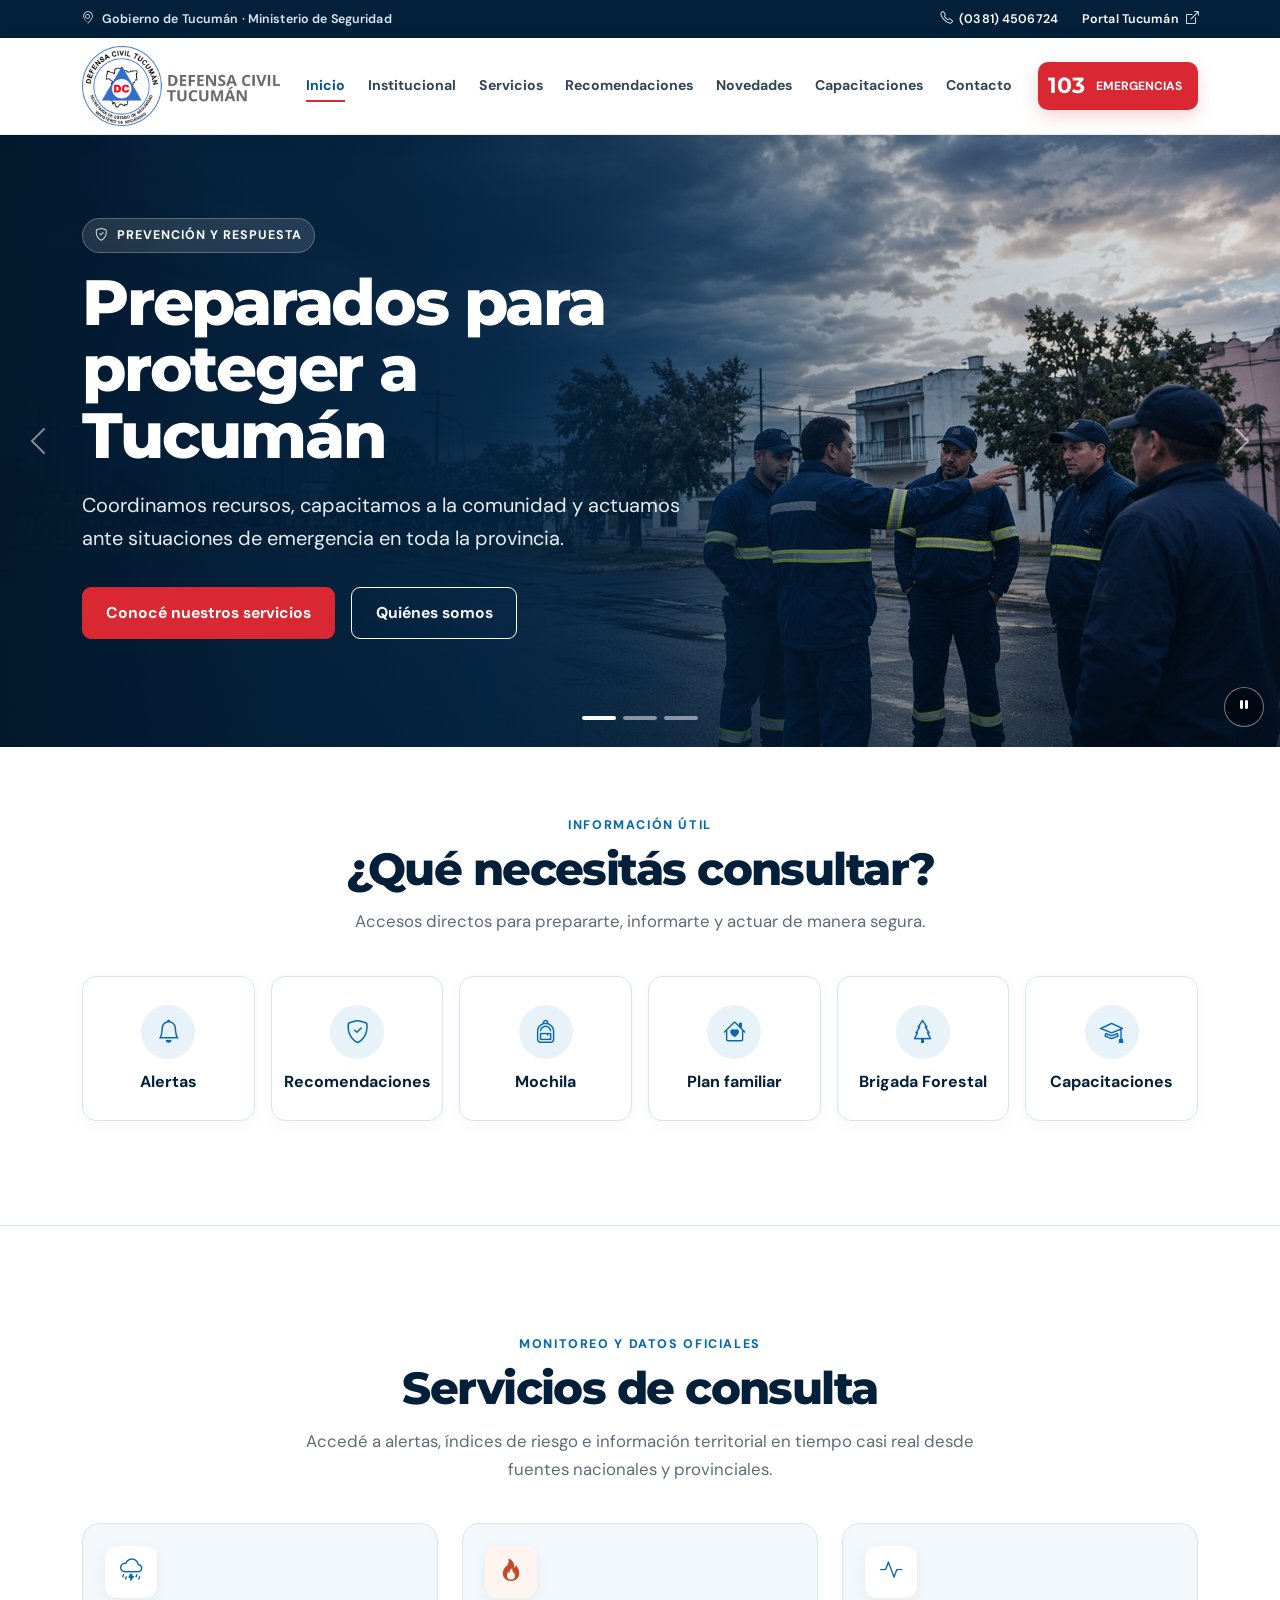
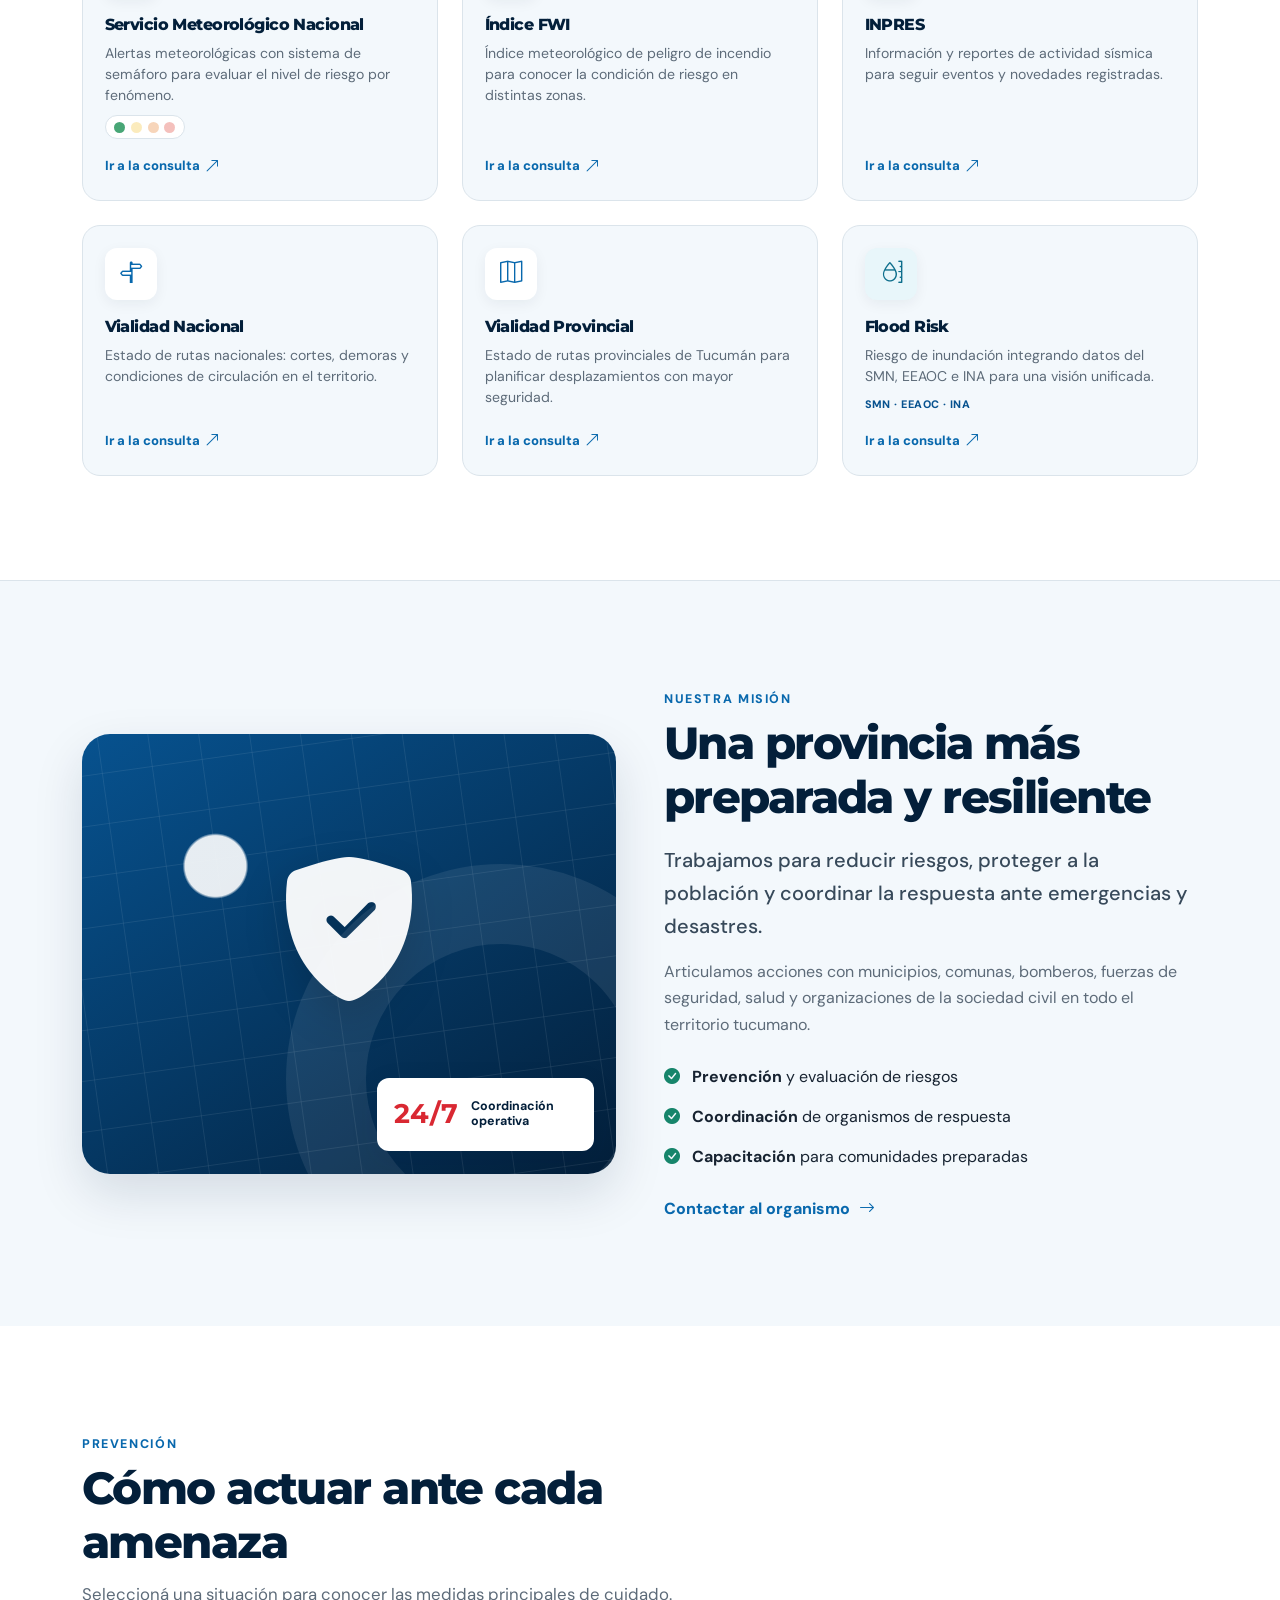
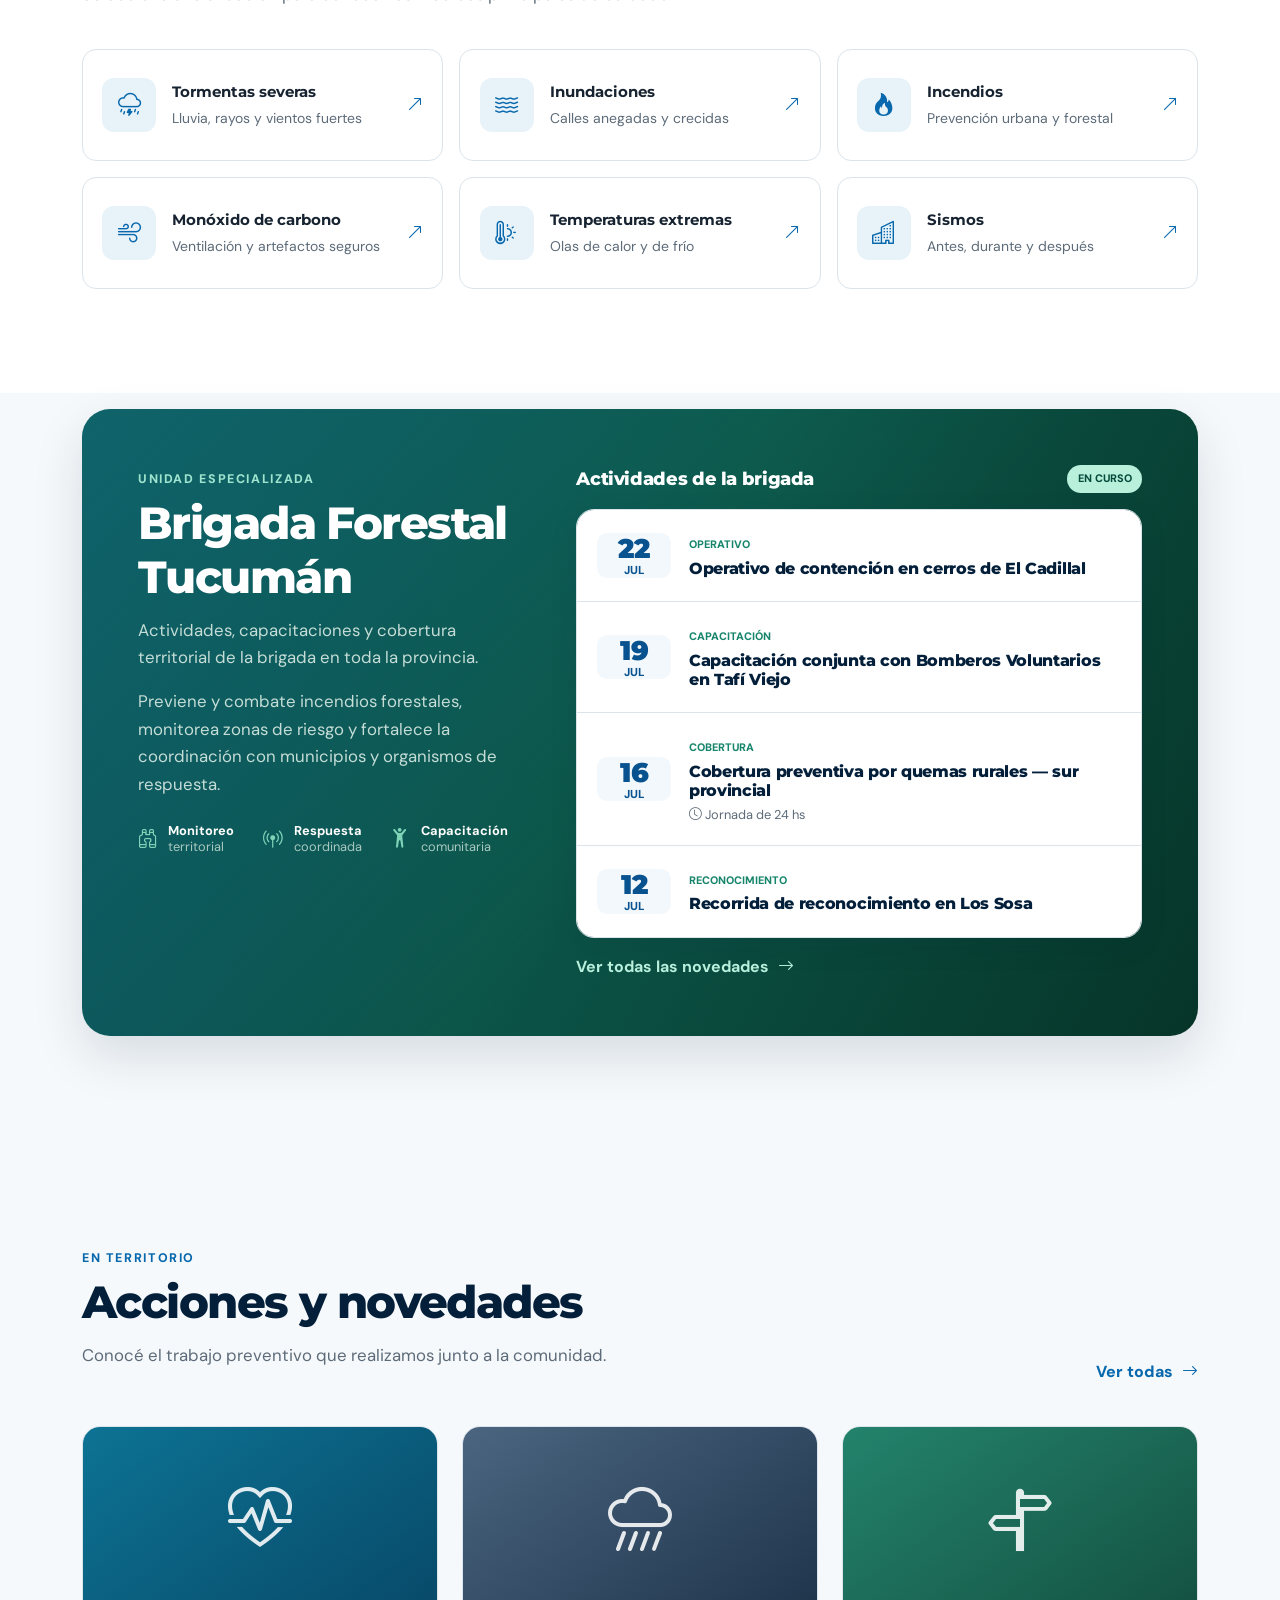
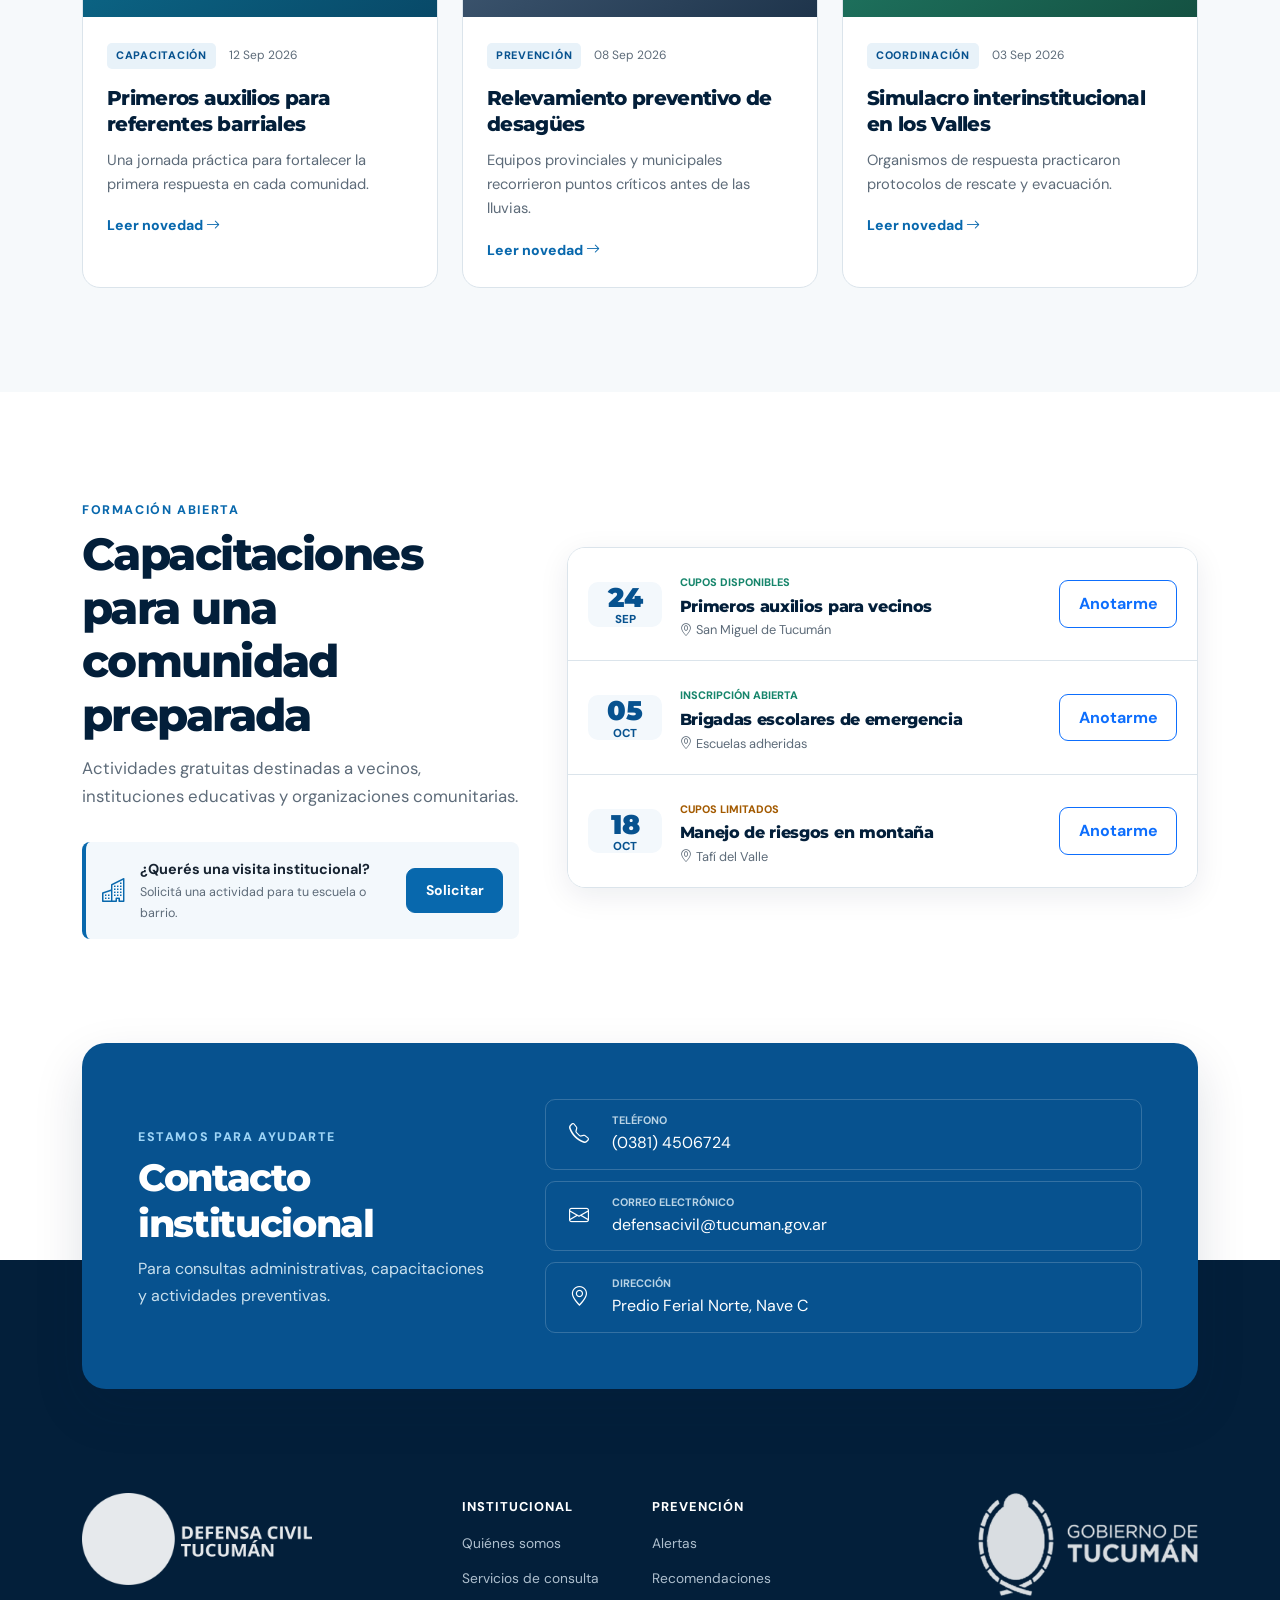
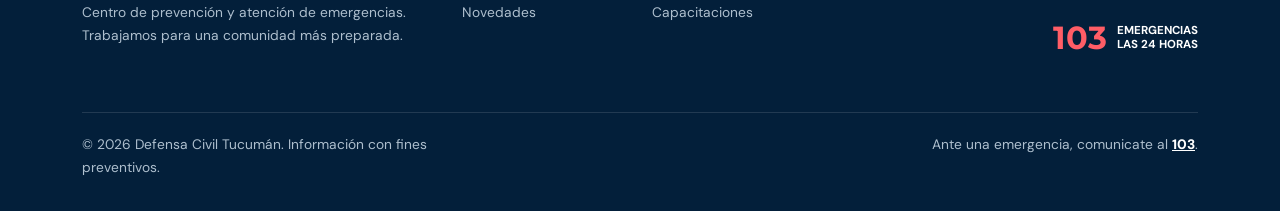
==== commit 2dd14411: "se agregaron los social tags" ====
--- a/index.html
+++ b/index.html
@@ -3,13 +3,134 @@
 <head>
   <meta charset="utf-8">
   <meta name="viewport" content="width=device-width, initial-scale=1">
-  <meta name="description" content="Portal institucional de Defensa Civil Tucumán: prevención, recomendaciones, novedades y atención de emergencias.">
+  <!-- Actualizar SITE_URL al publicar en producción (canonical, Open Graph, JSON-LD, sitemap). -->
+  <!-- SITE_URL: https://defensacivil.tucuman.gob.ar -->
+
+  <title>Defensa Civil Tucumán | Prevención, alertas y emergencias</title>
+  <meta name="description" content="Portal oficial de Defensa Civil Tucumán: alertas SMN, índice FWI, prevención de riesgos, Brigada Forestal, capacitaciones y contacto. Ante una emergencia, llamá al 103.">
+  <meta name="keywords" content="Defensa Civil Tucumán, emergencias, prevención, alertas meteorológicas, SMN, Brigada Forestal, inundaciones, incendios, sismos, capacitaciones, 103">
+  <meta name="author" content="Defensa Civil — Gobierno de Tucumán">
+  <meta name="robots" content="index, follow, max-image-preview:large, max-snippet:-1, max-video-preview:-1">
+  <meta name="googlebot" content="index, follow">
+  <meta name="referrer" content="strict-origin-when-cross-origin">
+  <meta name="format-detection" content="telephone=yes">
   <meta name="theme-color" content="#073b6f">
-  <meta property="og:title" content="Defensa Civil Tucumán">
-  <meta property="og:description" content="Información para una comunidad preparada y segura. Ante una emergencia, llamá al 103.">
+  <meta name="color-scheme" content="light">
+  <meta name="application-name" content="Defensa Civil Tucumán">
+  <meta name="apple-mobile-web-app-title" content="Defensa Civil">
+  <meta name="apple-mobile-web-app-capable" content="yes">
+  <meta name="mobile-web-app-capable" content="yes">
+
+  <meta name="geo.region" content="AR-T">
+  <meta name="geo.placename" content="San Miguel de Tucumán, Tucumán, Argentina">
+  <meta name="geo.position" content="-26.8083;-65.2176">
+  <meta name="ICBM" content="-26.8083, -65.2176">
+
+  <link rel="canonical" href="https://defensacivil.tucuman.gob.ar/">
+  <link rel="alternate" hreflang="es-AR" href="https://defensacivil.tucuman.gob.ar/">
+  <link rel="alternate" hreflang="x-default" href="https://defensacivil.tucuman.gob.ar/">
+
+  <link rel="icon" href="img/logo_DC_conletra.png" type="image/png">
+  <link rel="apple-touch-icon" href="img/logo_DC_conletra.png">
+
+  <meta property="og:locale" content="es_AR">
   <meta property="og:type" content="website">
-  <title>Defensa Civil Tucumán | Prevención y emergencias</title>
-  <link rel="icon" href="img/logo_DC_conletra.png" type="image/png">
+  <meta property="og:site_name" content="Defensa Civil Tucumán">
+  <meta property="og:title" content="Defensa Civil Tucumán | Prevención, alertas y emergencias">
+  <meta property="og:description" content="Información oficial para una comunidad preparada: consultas SMN y FWI, recomendaciones ante riesgos, novedades y capacitaciones. Emergencias: 103.">
+  <meta property="og:url" content="https://defensacivil.tucuman.gob.ar/">
+  <meta property="og:image" content="https://defensacivil.tucuman.gob.ar/img/hero-respuesta-emergencias.png">
+  <meta property="og:image:secure_url" content="https://defensacivil.tucuman.gob.ar/img/hero-respuesta-emergencias.png">
+  <meta property="og:image:type" content="image/png">
+  <meta property="og:image:alt" content="Equipo de Defensa Civil Tucumán en operativo de respuesta ante emergencias">
+
+  <meta name="twitter:card" content="summary_large_image">
+  <meta name="twitter:title" content="Defensa Civil Tucumán | Prevención, alertas y emergencias">
+  <meta name="twitter:description" content="Alertas, prevención y servicios de consulta para Tucumán. Ante una emergencia, llamá al 103 las 24 horas.">
+  <meta name="twitter:image" content="https://defensacivil.tucuman.gob.ar/img/hero-respuesta-emergencias.png">
+  <meta name="twitter:image:alt" content="Defensa Civil Tucumán — prevención y atención de emergencias">
+
+  <script type="application/ld+json">
+  {
+    "@context": "https://schema.org",
+    "@graph": [
+      {
+        "@type": "WebSite",
+        "@id": "https://defensacivil.tucuman.gob.ar/#website",
+        "url": "https://defensacivil.tucuman.gob.ar/",
+        "name": "Defensa Civil Tucumán",
+        "description": "Portal institucional de prevención, alertas y atención de emergencias de la Provincia de Tucumán.",
+        "inLanguage": "es-AR",
+        "publisher": { "@id": "https://defensacivil.tucuman.gob.ar/#organization" }
+      },
+      {
+        "@type": "WebPage",
+        "@id": "https://defensacivil.tucuman.gob.ar/#webpage",
+        "url": "https://defensacivil.tucuman.gob.ar/",
+        "name": "Defensa Civil Tucumán | Prevención, alertas y emergencias",
+        "description": "Información oficial sobre prevención de riesgos, servicios de consulta, Brigada Forestal, novedades y capacitaciones.",
+        "isPartOf": { "@id": "https://defensacivil.tucuman.gob.ar/#website" },
+        "about": { "@id": "https://defensacivil.tucuman.gob.ar/#organization" },
+        "inLanguage": "es-AR"
+      },
+      {
+        "@type": "GovernmentOrganization",
+        "@id": "https://defensacivil.tucuman.gob.ar/#organization",
+        "name": "Defensa Civil Tucumán",
+        "alternateName": "Defensa Civil — Provincia de Tucumán",
+        "url": "https://defensacivil.tucuman.gob.ar/",
+        "logo": {
+          "@type": "ImageObject",
+          "url": "https://defensacivil.tucuman.gob.ar/img/logo_DC_conletra.png"
+        },
+        "image": "https://defensacivil.tucuman.gob.ar/img/hero-respuesta-emergencias.png",
+        "description": "Organismo provincial de prevención y coordinación ante emergencias y desastres.",
+        "email": "defensacivil@tucuman.gov.ar",
+        "telephone": "+54-381-4506724",
+        "address": {
+          "@type": "PostalAddress",
+          "streetAddress": "Predio Ferial Norte, Nave C",
+          "addressLocality": "San Miguel de Tucumán",
+          "addressRegion": "Tucumán",
+          "addressCountry": "AR"
+        },
+        "areaServed": {
+          "@type": "AdministrativeArea",
+          "name": "Provincia de Tucumán"
+        },
+        "parentOrganization": {
+          "@type": "GovernmentOrganization",
+          "name": "Gobierno de Tucumán — Ministerio de Seguridad"
+        },
+        "contactPoint": [
+          {
+            "@type": "ContactPoint",
+            "contactType": "customer service",
+            "telephone": "+54-381-4506724",
+            "email": "defensacivil@tucuman.gov.ar",
+            "areaServed": "AR-T",
+            "availableLanguage": ["es"]
+          },
+          {
+            "@type": "ContactPoint",
+            "contactType": "emergency",
+            "telephone": "103",
+            "areaServed": "AR-T",
+            "availableLanguage": ["es"],
+            "hoursAvailable": {
+              "@type": "OpeningHoursSpecification",
+              "dayOfWeek": [
+                "Monday", "Tuesday", "Wednesday", "Thursday", "Friday", "Saturday", "Sunday"
+              ],
+              "opens": "00:00",
+              "closes": "23:59"
+            }
+          }
+        ]
+      }
+    ]
+  }
+  </script>
 
   <link rel="preconnect" href="https://fonts.googleapis.com">
   <link rel="preconnect" href="https://fonts.gstatic.com" crossorigin>
@@ -131,28 +252,6 @@
       </div>
     </section>
 
-    <section id="alertas" class="status-section" aria-labelledby="status-title">
-      <div class="container">
-        <div class="demo-note"><i class="bi bi-info-circle" aria-hidden="true"></i> Información demostrativa para esta maqueta</div>
-        <div class="status-card">
-          <div class="status-main">
-            <div class="alert-symbol" aria-hidden="true"><i class="bi bi-cloud-lightning-rain"></i></div>
-            <div>
-              <span class="status-kicker">Estado preventivo provincial</span>
-              <h2 id="status-title">Vigilancia por tormentas fuertes</h2>
-              <p>Gran San Miguel de Tucumán y zonas aledañas</p>
-            </div>
-          </div>
-          <div class="status-data">
-            <div><span>Vigencia</span><strong>Hoy · 14 a 22 h</strong></div>
-            <div><span>Nivel</span><strong class="level-yellow"><i class="bi bi-circle-fill" aria-hidden="true"></i> Amarillo</strong></div>
-            <div><span>Fuente</span><strong>SMN · Ejemplo</strong></div>
-          </div>
-          <a href="#recomendaciones" class="btn btn-dark">Cómo prepararme <i class="bi bi-arrow-right" aria-hidden="true"></i></a>
-        </div>
-      </div>
-    </section>
-
     <section id="accesos-rapidos" class="quick-access section-padding" aria-labelledby="quick-title">
       <div class="container">
         <div class="section-heading text-center">
@@ -161,7 +260,7 @@
           <p>Accesos directos para prepararte, informarte y actuar de manera segura.</p>
         </div>
         <div class="row g-3 justify-content-center">
-          <div class="col-6 col-md-4 col-lg-2"><a class="quick-card" href="#alertas"><i class="bi bi-bell"></i><span>Alertas</span></a></div>
+          <div class="col-6 col-md-4 col-lg-2"><a class="quick-card" href="#consultas"><i class="bi bi-bell"></i><span>Alertas</span></a></div>
           <div class="col-6 col-md-4 col-lg-2"><a class="quick-card" href="#recomendaciones"><i class="bi bi-shield-check"></i><span>Recomendaciones</span></a></div>
           <div class="col-6 col-md-4 col-lg-2"><button class="quick-card w-100" type="button" data-topic="mochila"><i class="bi bi-backpack"></i><span>Mochila</span></button></div>
           <div class="col-6 col-md-4 col-lg-2"><button class="quick-card w-100" type="button" data-topic="plan"><i class="bi bi-house-heart"></i><span>Plan familiar</span></button></div>
@@ -471,7 +570,7 @@
         </div>
         <div class="col-6 col-lg-2">
           <h2>Prevención</h2>
-          <ul><li><a href="#alertas">Alertas</a></li><li><a href="#recomendaciones">Recomendaciones</a></li><li><a href="#capacitaciones">Capacitaciones</a></li></ul>
+          <ul><li><a href="#consultas">Alertas</a></li><li><a href="#recomendaciones">Recomendaciones</a></li><li><a href="#capacitaciones">Capacitaciones</a></li></ul>
         </div>
         <div class="col-lg-4 footer-government">
           <img src="img/logo-tucuman1.png" alt="Gobierno de Tucumán" width="368" height="118">
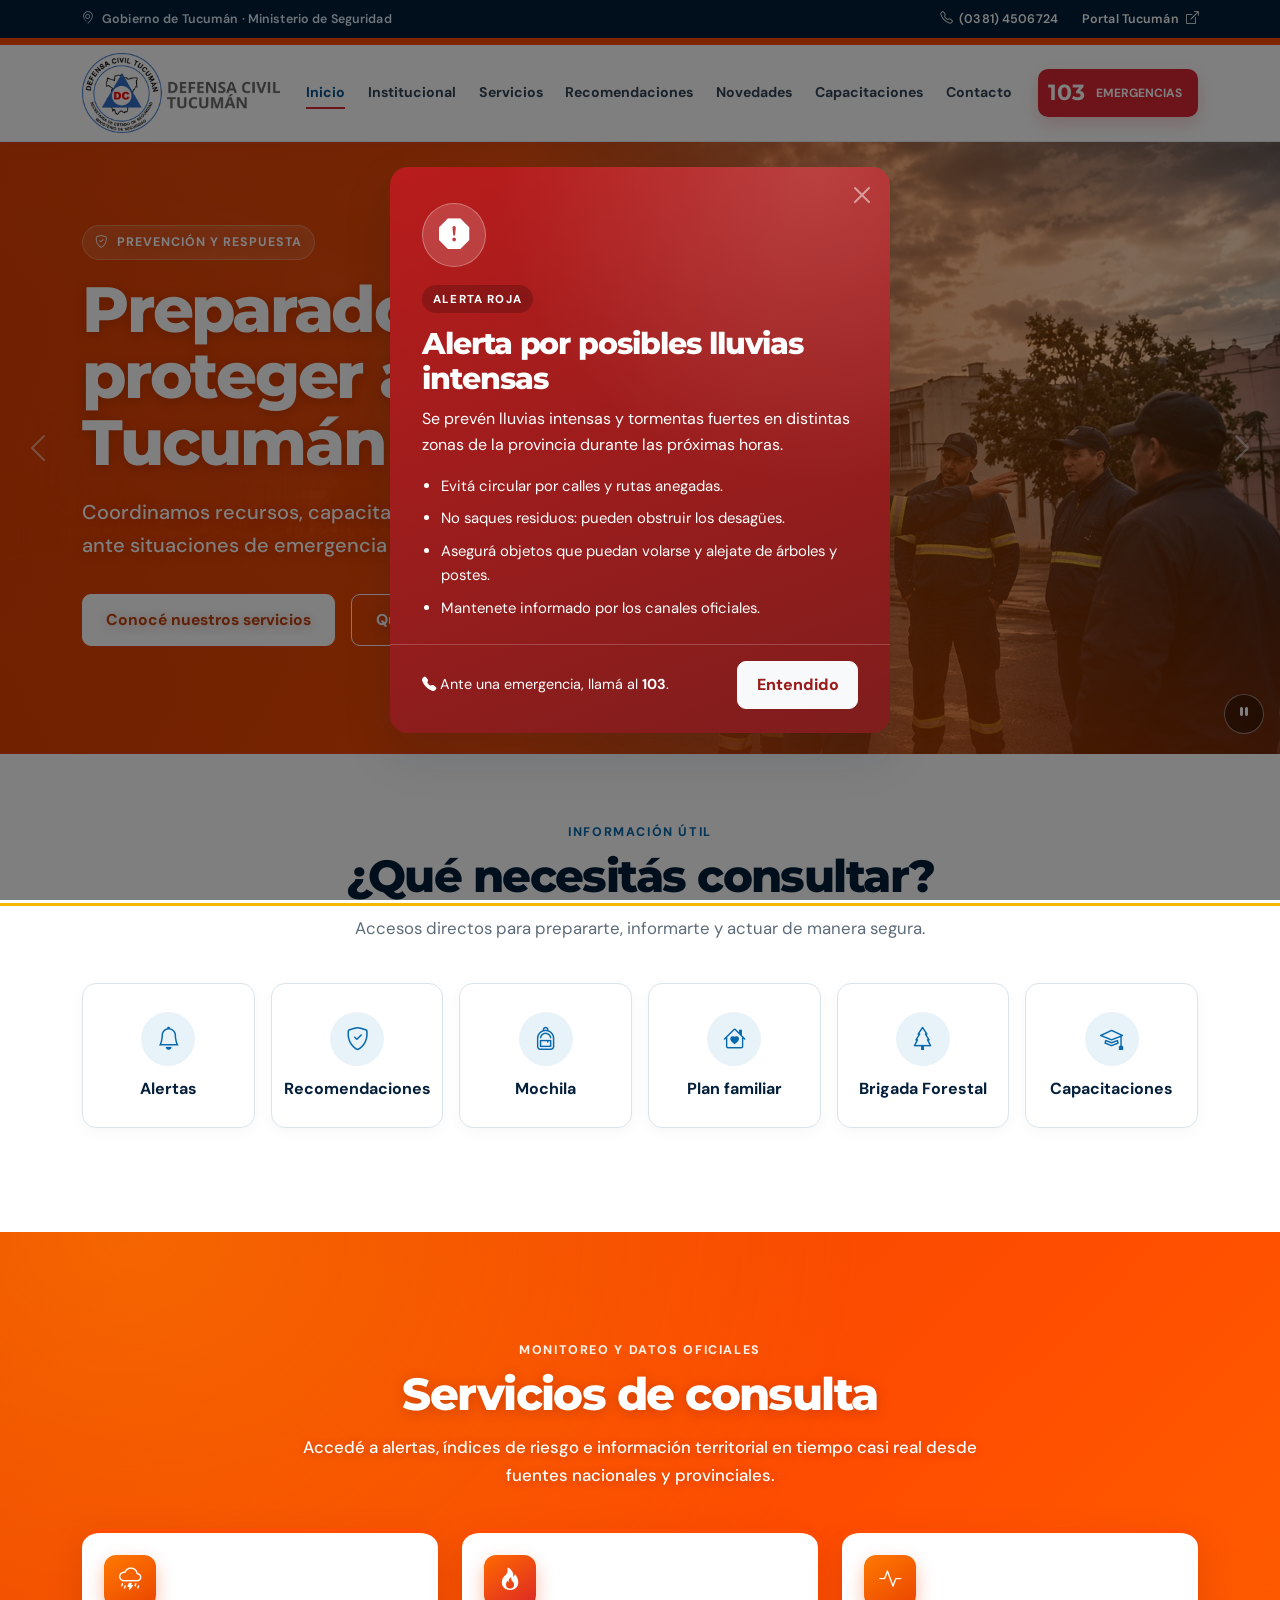
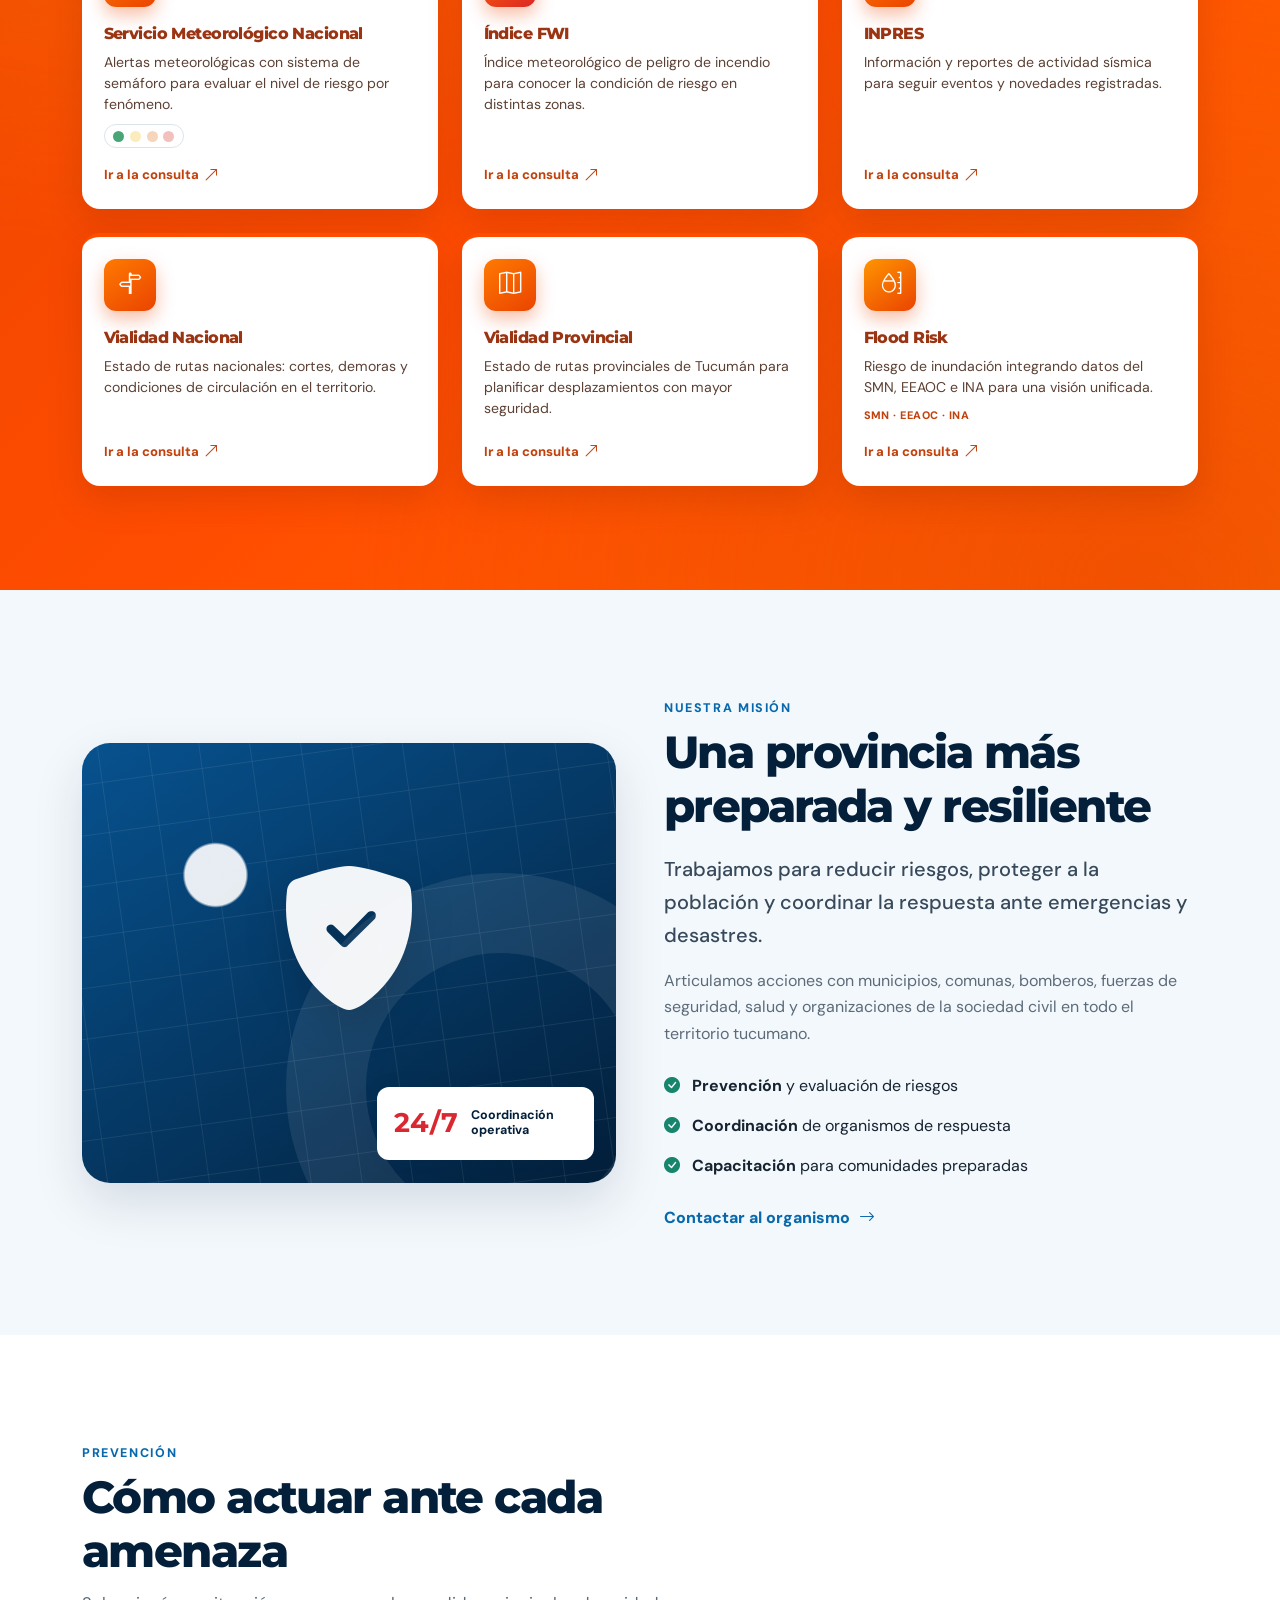
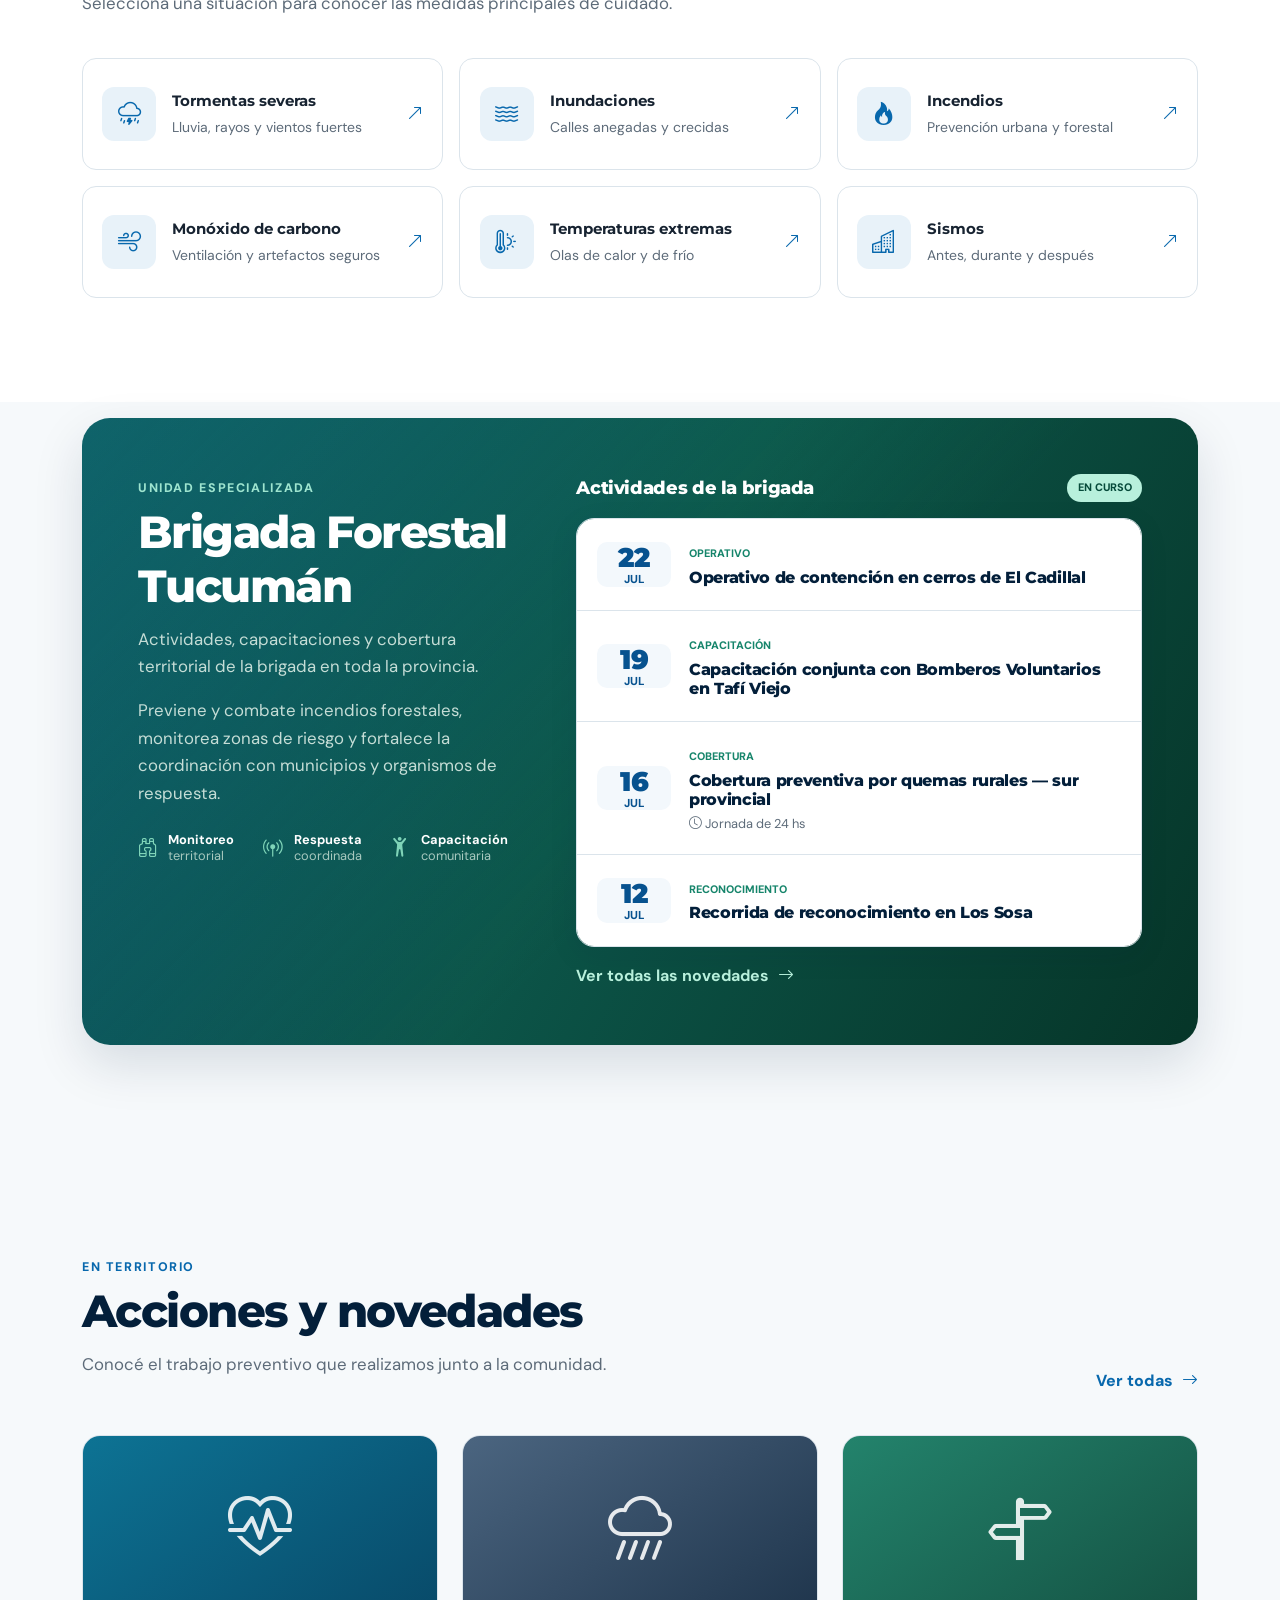
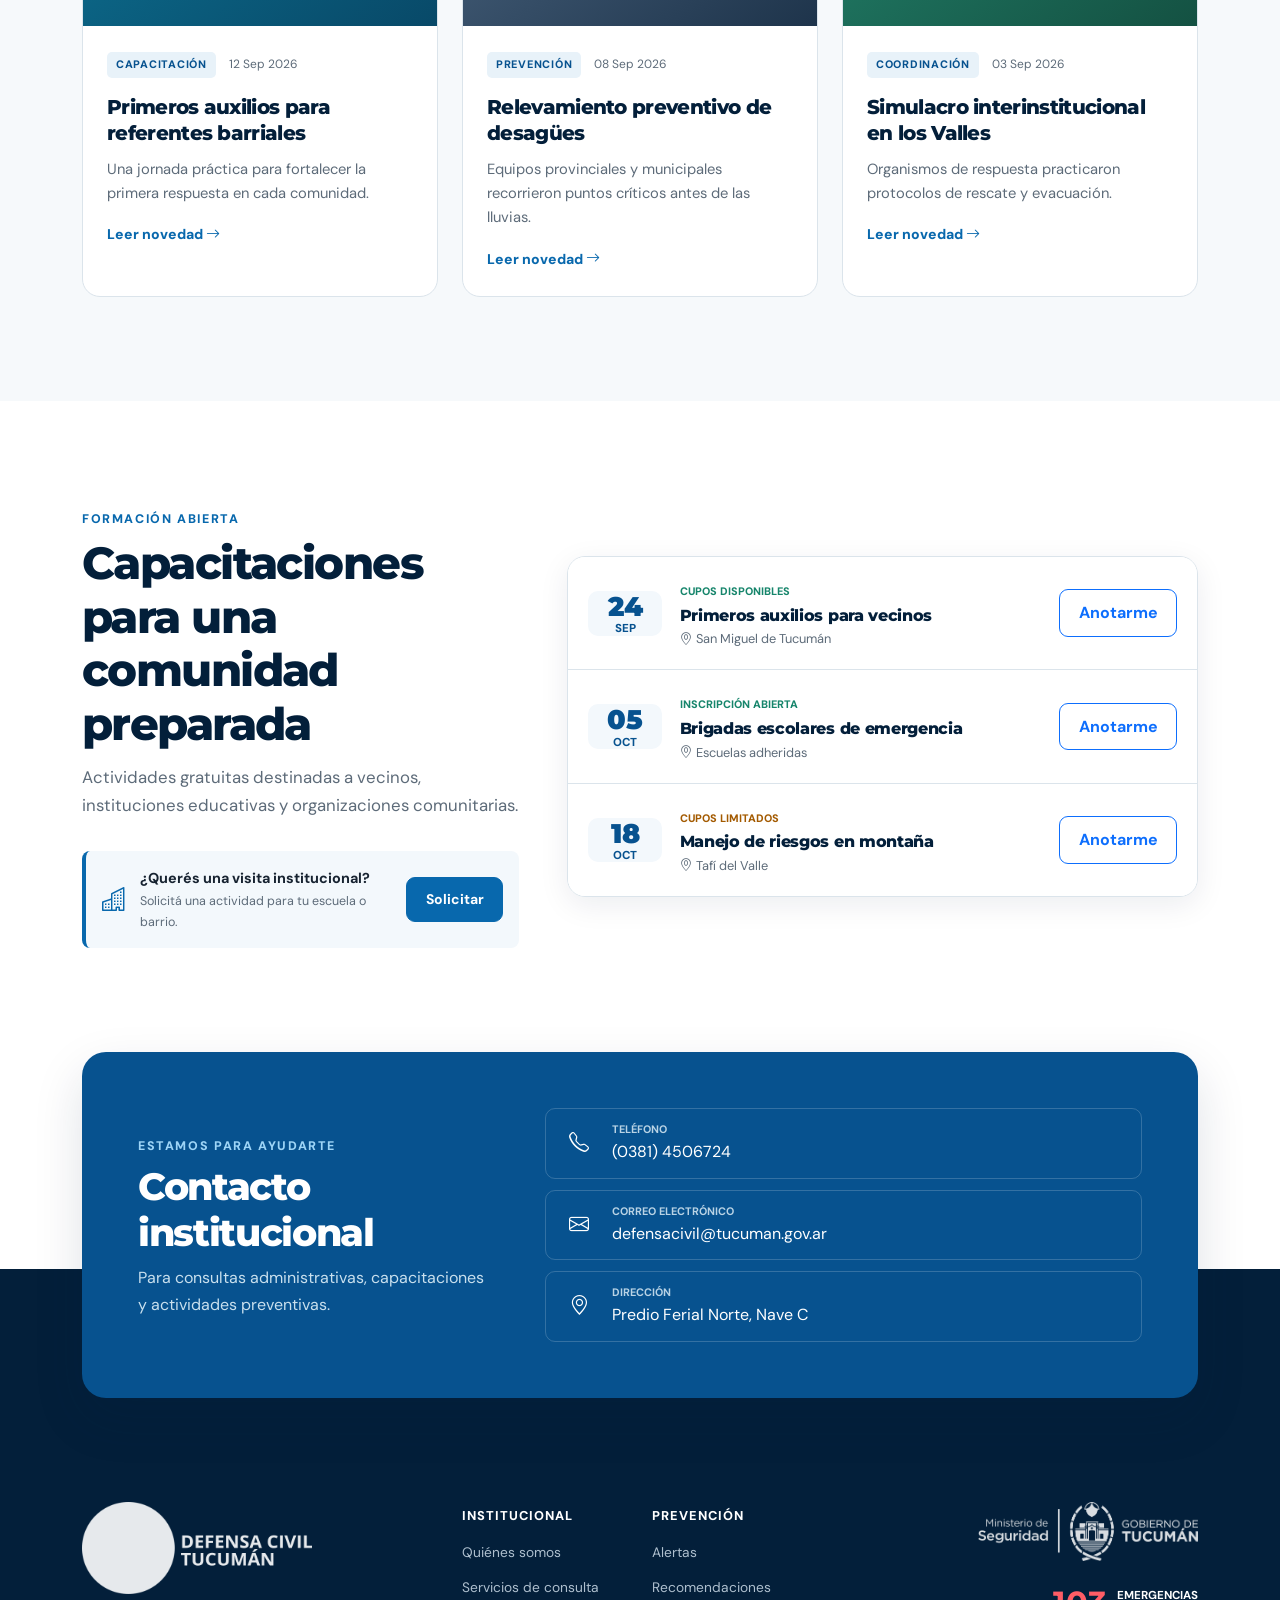
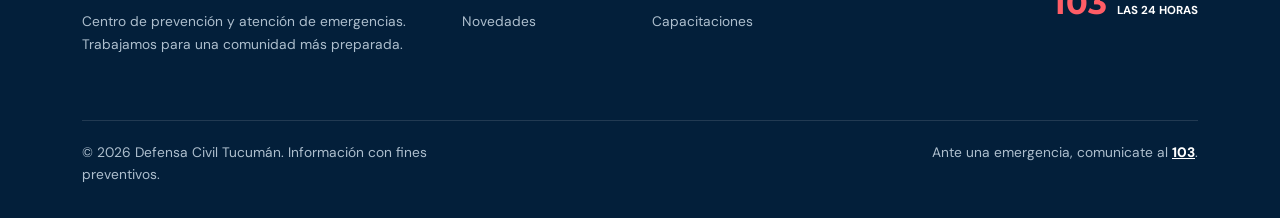
==== commit 30ba4459: "se agregao modal y logo de seguridad" ====
--- a/index.html
+++ b/index.html
@@ -30,8 +30,8 @@
   <link rel="alternate" hreflang="es-AR" href="https://defensacivil.tucuman.gob.ar/">
   <link rel="alternate" hreflang="x-default" href="https://defensacivil.tucuman.gob.ar/">
 
-  <link rel="icon" href="img/logo_DC_conletra.png" type="image/png">
-  <link rel="apple-touch-icon" href="img/logo_DC_conletra.png">
+  <link rel="icon" href="img/icono.png" type="image/png">
+  <link rel="apple-touch-icon" href="img/icono.png">
 
   <meta property="og:locale" content="es_AR">
   <meta property="og:type" content="website">
@@ -573,7 +573,7 @@
           <ul><li><a href="#consultas">Alertas</a></li><li><a href="#recomendaciones">Recomendaciones</a></li><li><a href="#capacitaciones">Capacitaciones</a></li></ul>
         </div>
         <div class="col-lg-4 footer-government">
-          <img src="img/logo-tucuman1.png" alt="Gobierno de Tucumán" width="368" height="118">
+          <img src="img/logo-seguridad.png" alt="Ministerio de Seguridad · Gobierno de Tucumán" width="990" height="268">
           <a class="footer-emergency" href="tel:103"><strong>103</strong><span>Emergencias<br>las 24 horas</span></a>
         </div>
       </div>
@@ -604,6 +604,25 @@
     </div>
   </div>
 
+  <div class="modal fade alert-modal" id="alertModal" tabindex="-1" aria-labelledby="alertModalTitle" aria-describedby="alertModalMessage" aria-hidden="true">
+    <div class="modal-dialog modal-dialog-centered">
+      <div class="modal-content">
+        <button type="button" class="btn-close btn-close-white alert-modal-close" data-bs-dismiss="modal" aria-label="Cerrar"></button>
+        <div class="alert-modal-body">
+          <span class="alert-modal-icon" aria-hidden="true"><i id="alertModalIcon" class="bi bi-exclamation-octagon-fill"></i></span>
+          <span class="alert-modal-label" id="alertModalLabel">Alerta</span>
+          <h2 class="alert-modal-title" id="alertModalTitle"></h2>
+          <p class="alert-modal-message" id="alertModalMessage"></p>
+          <ul class="alert-modal-list" id="alertModalList"></ul>
+        </div>
+        <div class="alert-modal-footer">
+          <p><i class="bi bi-telephone-fill" aria-hidden="true"></i> Ante una emergencia, llamá al <strong>103</strong>.</p>
+          <button type="button" class="btn btn-light" data-bs-dismiss="modal">Entendido</button>
+        </div>
+      </div>
+    </div>
+  </div>
+
   <div class="toast-container position-fixed bottom-0 end-0 p-3">
     <div id="demoToast" class="toast" role="status" aria-live="polite" aria-atomic="true">
       <div class="toast-header">
--- a/css/styles.css
+++ b/css/styles.css
@@ -123,6 +123,21 @@
   box-shadow: 0 5px 20px rgba(3, 31, 58, 0.04);
 }
 
+#mainNav {
+  padding-top: calc(0.5rem + 7px);
+}
+
+#mainNav::before {
+  content: "";
+  position: absolute;
+  top: 0;
+  right: 0;
+  left: 0;
+  height: 7px;
+  background: #ff4d00;
+  pointer-events: none;
+}
+
 .navbar-brand {
   padding: 0;
 }
@@ -207,7 +222,7 @@
 }
 
 .hero-section .carousel-inner {
-  background: var(--dc-blue-950);
+  background: #ff4d00;
 }
 
 .hero-image {
@@ -222,8 +237,8 @@
   position: absolute;
   inset: 0;
   background:
-    linear-gradient(90deg, rgba(2, 24, 45, 0.96) 0%, rgba(3, 36, 66, 0.88) 38%, rgba(3, 31, 58, 0.25) 72%, rgba(3, 31, 58, 0.1) 100%),
-    linear-gradient(0deg, rgba(2, 20, 38, 0.35), transparent 50%);
+    linear-gradient(90deg, rgba(234, 68, 0, 0.96) 0%, rgba(255, 77, 0, 0.9) 40%, rgba(255, 106, 0, 0.45) 72%, rgba(255, 120, 0, 0.2) 100%),
+    linear-gradient(0deg, rgba(220, 50, 0, 0.35), transparent 50%);
 }
 
 .hero-content {
@@ -238,7 +253,8 @@
 
 .hero-copy {
   width: min(670px, 74%);
-  color: #e9f2f8;
+  color: #fff;
+  text-shadow: 0 2px 12px rgba(120, 30, 0, 0.35);
 }
 
 .hero-copy h1,
@@ -253,7 +269,8 @@
 .hero-copy p {
   max-width: 640px;
   margin-bottom: 2rem;
-  color: #e5edf4;
+  color: #fff;
+  font-weight: 500;
   font-size: clamp(1.05rem, 1.7vw, 1.25rem);
   line-height: 1.65;
 }
@@ -297,10 +314,15 @@
 }
 
 .hero-section .btn-primary {
-  --bs-btn-bg: var(--dc-red);
-  --bs-btn-border-color: var(--dc-red);
-  --bs-btn-hover-bg: var(--dc-red-dark);
-  --bs-btn-hover-border-color: var(--dc-red-dark);
+  --bs-btn-color: #c2410c;
+  --bs-btn-bg: #fff;
+  --bs-btn-border-color: #fff;
+  --bs-btn-hover-color: #7c2d12;
+  --bs-btn-hover-bg: #ffedd5;
+  --bs-btn-hover-border-color: #ffedd5;
+  --bs-btn-active-color: #7c2d12;
+  --bs-btn-active-bg: #fed7aa;
+  --bs-btn-active-border-color: #fed7aa;
 }
 
 .carousel-control-prev,
@@ -553,9 +575,29 @@
 }
 
 .consultation-section {
-  background: #fff;
-  border-top: 1px solid var(--dc-border);
-  border-bottom: 1px solid var(--dc-border);
+  position: relative;
+  background:
+    radial-gradient(ellipse at 10% 0%, rgba(255, 140, 0, 0.45), transparent 45%),
+    radial-gradient(ellipse at 90% 100%, rgba(220, 50, 0, 0.4), transparent 50%),
+    linear-gradient(135deg, #ea4400 0%, #ff4d00 50%, #ff6a00 100%);
+  border-top: 0;
+  border-bottom: 0;
+}
+
+.consultation-section .section-label {
+  color: #fff;
+  opacity: 0.92;
+}
+
+.consultation-section .section-heading h2 {
+  color: #fff;
+  text-shadow: 0 2px 12px rgba(120, 30, 0, 0.3);
+}
+
+.consultation-section .section-heading p {
+  color: #fff;
+  font-weight: 500;
+  text-shadow: 0 1px 8px rgba(120, 30, 0, 0.3);
 }
 
 .consultation-card {
@@ -565,18 +607,20 @@
   gap: 1rem;
   padding: 1.35rem;
   color: var(--dc-ink);
-  background: var(--dc-blue-50);
-  border: 1px solid var(--dc-border);
+  background: #fff;
+  border: 0;
+  border-top: 4px solid #ff4d00;
   border-radius: var(--dc-radius);
+  box-shadow: 0 14px 34px rgba(140, 35, 0, 0.22);
   text-decoration: none;
   transition: border-color 0.2s ease, box-shadow 0.2s ease, transform 0.2s ease;
 }
 
 .consultation-card:hover {
   color: var(--dc-ink);
-  border-color: var(--dc-blue-700);
-  box-shadow: var(--dc-shadow-sm);
-  transform: translateY(-3px);
+  border-top-color: #c2410c;
+  box-shadow: 0 20px 44px rgba(140, 35, 0, 0.34);
+  transform: translateY(-4px);
 }
 
 .consultation-card-icon {
@@ -584,21 +628,19 @@
   height: 52px;
   display: grid;
   place-items: center;
-  color: var(--dc-blue-700);
-  background: #fff;
+  color: #fff;
+  background: linear-gradient(145deg, #ff7a00, #ea4400);
   border-radius: 12px;
   font-size: 1.4rem;
-  box-shadow: 0 4px 14px rgba(3, 31, 58, 0.06);
+  box-shadow: 0 8px 18px rgba(234, 68, 0, 0.35);
 }
 
 .consultation-card-icon-fire {
-  color: #c44a2a;
-  background: #fff5f0;
+  background: linear-gradient(145deg, #ff6a00, #dc2626);
 }
 
 .consultation-card-icon-water {
-  color: #0d6e8c;
-  background: #e8f6fa;
+  background: linear-gradient(145deg, #ff9500, #ea4400);
 }
 
 .consultation-card-body {
@@ -610,6 +652,7 @@
 
 .consultation-card h3 {
   margin: 0;
+  color: #9a3412;
   font-size: 1.02rem;
   line-height: 1.25;
 }
@@ -617,13 +660,13 @@
 .consultation-card p {
   flex: 1;
   margin: 0;
-  color: var(--dc-muted);
+  color: #5c4033;
   font-size: 0.88rem;
   line-height: 1.5;
 }
 
 .consultation-card-meta {
-  color: var(--dc-blue-800);
+  color: #c2410c;
   font-size: 0.68rem;
   font-weight: 800;
   letter-spacing: 0.04em;
@@ -670,13 +713,13 @@
   gap: 0.35rem;
   align-items: center;
   margin-top: 0.35rem;
-  color: var(--dc-blue-700);
+  color: #c2410c;
   font-size: 0.82rem;
   font-weight: 800;
 }
 
 .consultation-card:hover .consultation-card-cta {
-  color: var(--dc-blue-900);
+  color: #9a3412;
 }
 
 .consultation-card-cta i {
@@ -1395,6 +1438,128 @@
   color: var(--dc-red-dark);
 }
 
+.alert-modal {
+  --alert-bg: #b91c1c;
+  --alert-bg-dark: #7f1d1d;
+  --alert-btn-text: #991b1b;
+}
+
+.alert-modal--orange {
+  --alert-bg: #f25500;
+  --alert-bg-dark: #c2410c;
+  --alert-btn-text: #9a3412;
+}
+
+.alert-modal--green {
+  --alert-bg: #15803d;
+  --alert-bg-dark: #14532d;
+  --alert-btn-text: #166534;
+}
+
+.alert-modal .modal-content {
+  position: relative;
+  color: #fff;
+  background:
+    radial-gradient(circle at 85% 0%, rgba(255, 255, 255, 0.16), transparent 45%),
+    linear-gradient(160deg, var(--alert-bg) 0%, var(--alert-bg-dark) 100%);
+}
+
+.alert-modal-close {
+  position: absolute;
+  z-index: 2;
+  top: 1rem;
+  right: 1rem;
+}
+
+.alert-modal-body {
+  padding: 2.25rem 2rem 1.5rem;
+}
+
+.alert-modal-icon {
+  width: 64px;
+  height: 64px;
+  display: grid;
+  place-items: center;
+  margin-bottom: 1.1rem;
+  background: rgba(255, 255, 255, 0.16);
+  border: 1px solid rgba(255, 255, 255, 0.3);
+  border-radius: 50%;
+  font-size: 1.9rem;
+}
+
+.alert-modal.show .alert-modal-icon {
+  animation: alert-pulse 1.8s ease-out infinite;
+}
+
+@keyframes alert-pulse {
+  0% { box-shadow: 0 0 0 0 rgba(255, 255, 255, 0.45); }
+  70% { box-shadow: 0 0 0 16px rgba(255, 255, 255, 0); }
+  100% { box-shadow: 0 0 0 0 rgba(255, 255, 255, 0); }
+}
+
+.alert-modal-label {
+  display: inline-block;
+  padding: 0.3rem 0.7rem;
+  background: rgba(0, 0, 0, 0.2);
+  border-radius: 99px;
+  font-size: 0.72rem;
+  font-weight: 800;
+  letter-spacing: 0.1em;
+  text-transform: uppercase;
+}
+
+.alert-modal-title {
+  margin: 0.85rem 0 0.6rem;
+  color: #fff;
+  font-size: clamp(1.5rem, 4vw, 1.9rem);
+  line-height: 1.15;
+}
+
+.alert-modal-message {
+  margin-bottom: 1rem;
+  color: #fff;
+  font-size: 1rem;
+  line-height: 1.6;
+}
+
+.alert-modal-list {
+  display: grid;
+  gap: 0.5rem;
+  margin: 0;
+  padding-left: 1.2rem;
+  font-size: 0.93rem;
+}
+
+.alert-modal-list:empty {
+  display: none;
+}
+
+.alert-modal-footer {
+  display: flex;
+  flex-wrap: wrap;
+  gap: 1rem;
+  align-items: center;
+  justify-content: space-between;
+  padding: 1rem 2rem 1.5rem;
+  border-top: 1px solid rgba(255, 255, 255, 0.2);
+}
+
+.alert-modal-footer p {
+  margin: 0;
+  font-size: 0.9rem;
+}
+
+.alert-modal-footer .btn-light {
+  color: var(--alert-btn-text);
+  font-weight: 800;
+}
+
+@media (prefers-reduced-motion: reduce) {
+  .alert-modal.show .alert-modal-icon {
+    animation: none;
+  }
+}
+
 .toast {
   border: 0;
   box-shadow: var(--dc-shadow);
@@ -1502,7 +1667,7 @@
   }
 
   .hero-overlay {
-    background: linear-gradient(90deg, rgba(2, 24, 45, 0.96), rgba(3, 36, 66, 0.72)), linear-gradient(0deg, rgba(2,20,38,.6), transparent);
+    background: linear-gradient(90deg, rgba(234, 68, 0, 0.95), rgba(255, 77, 0, 0.85)), linear-gradient(0deg, rgba(220, 50, 0, 0.45), transparent);
   }
 
   .hero-image {
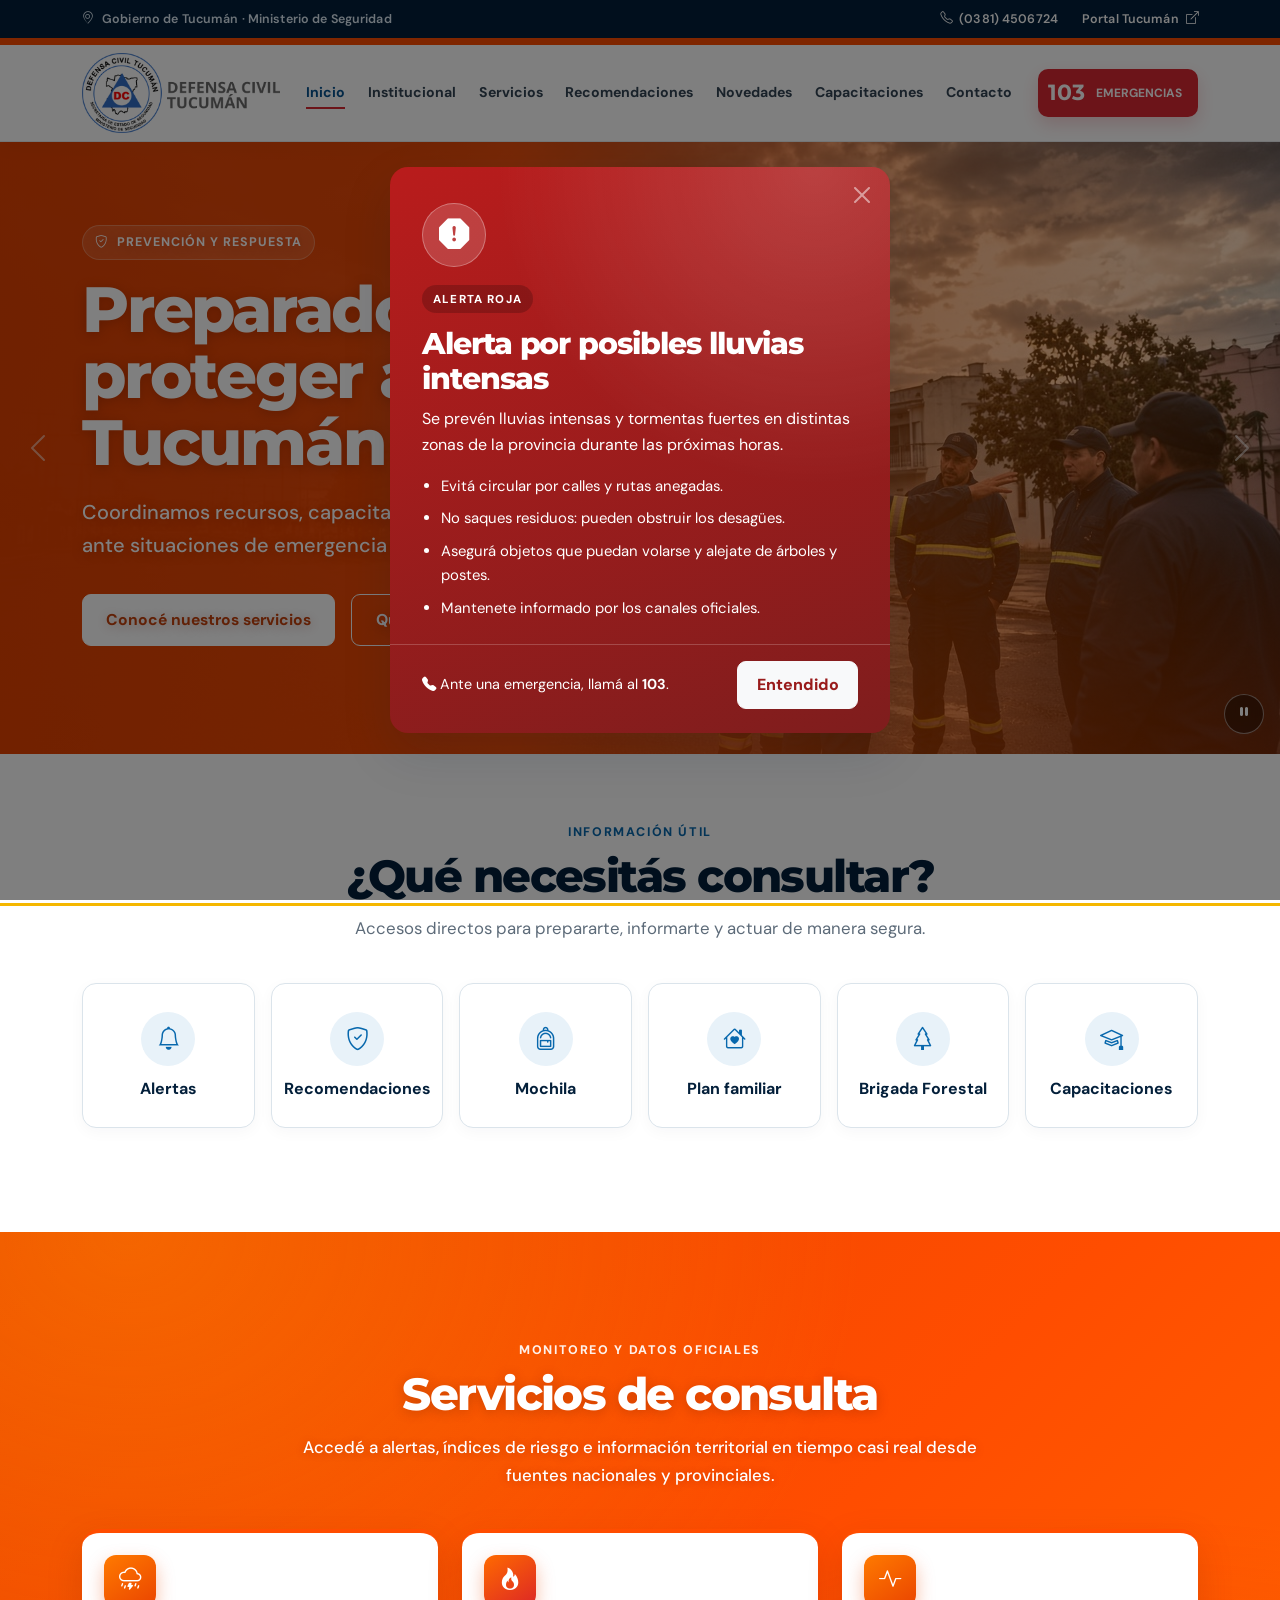
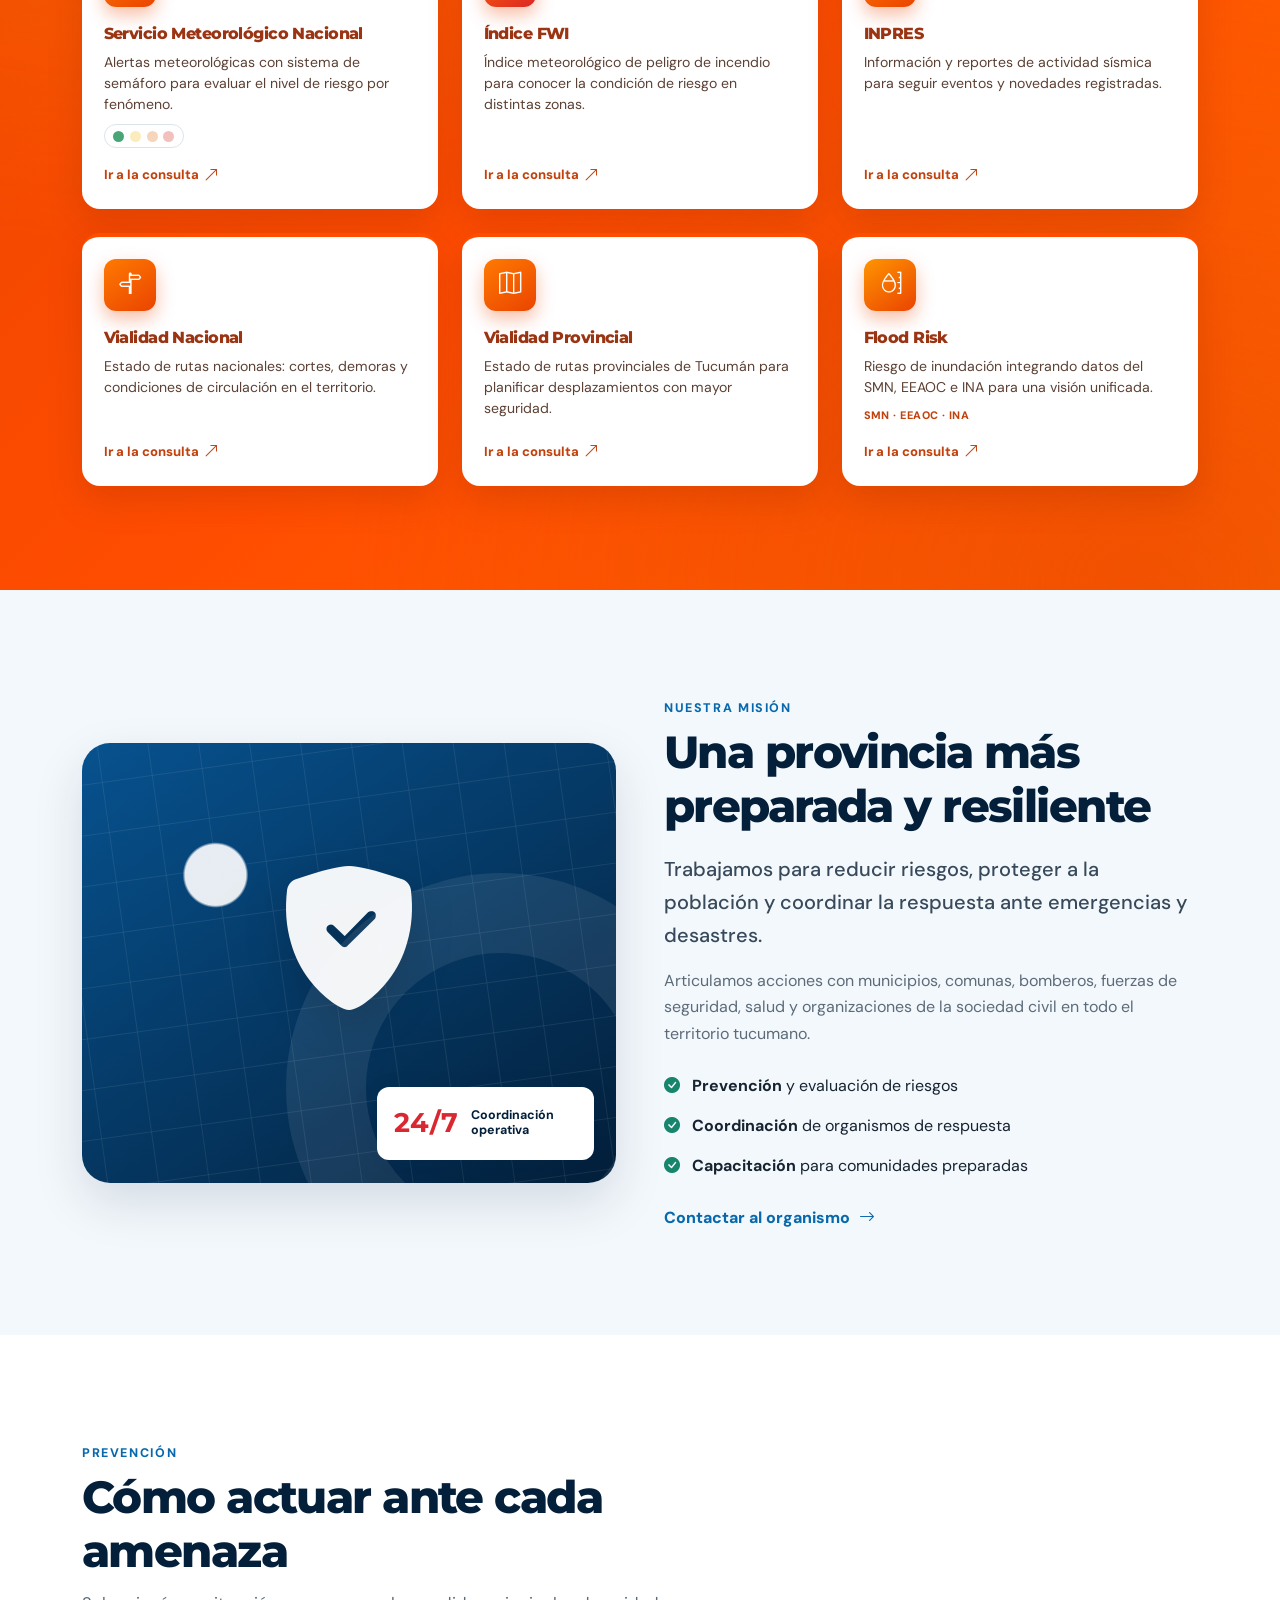
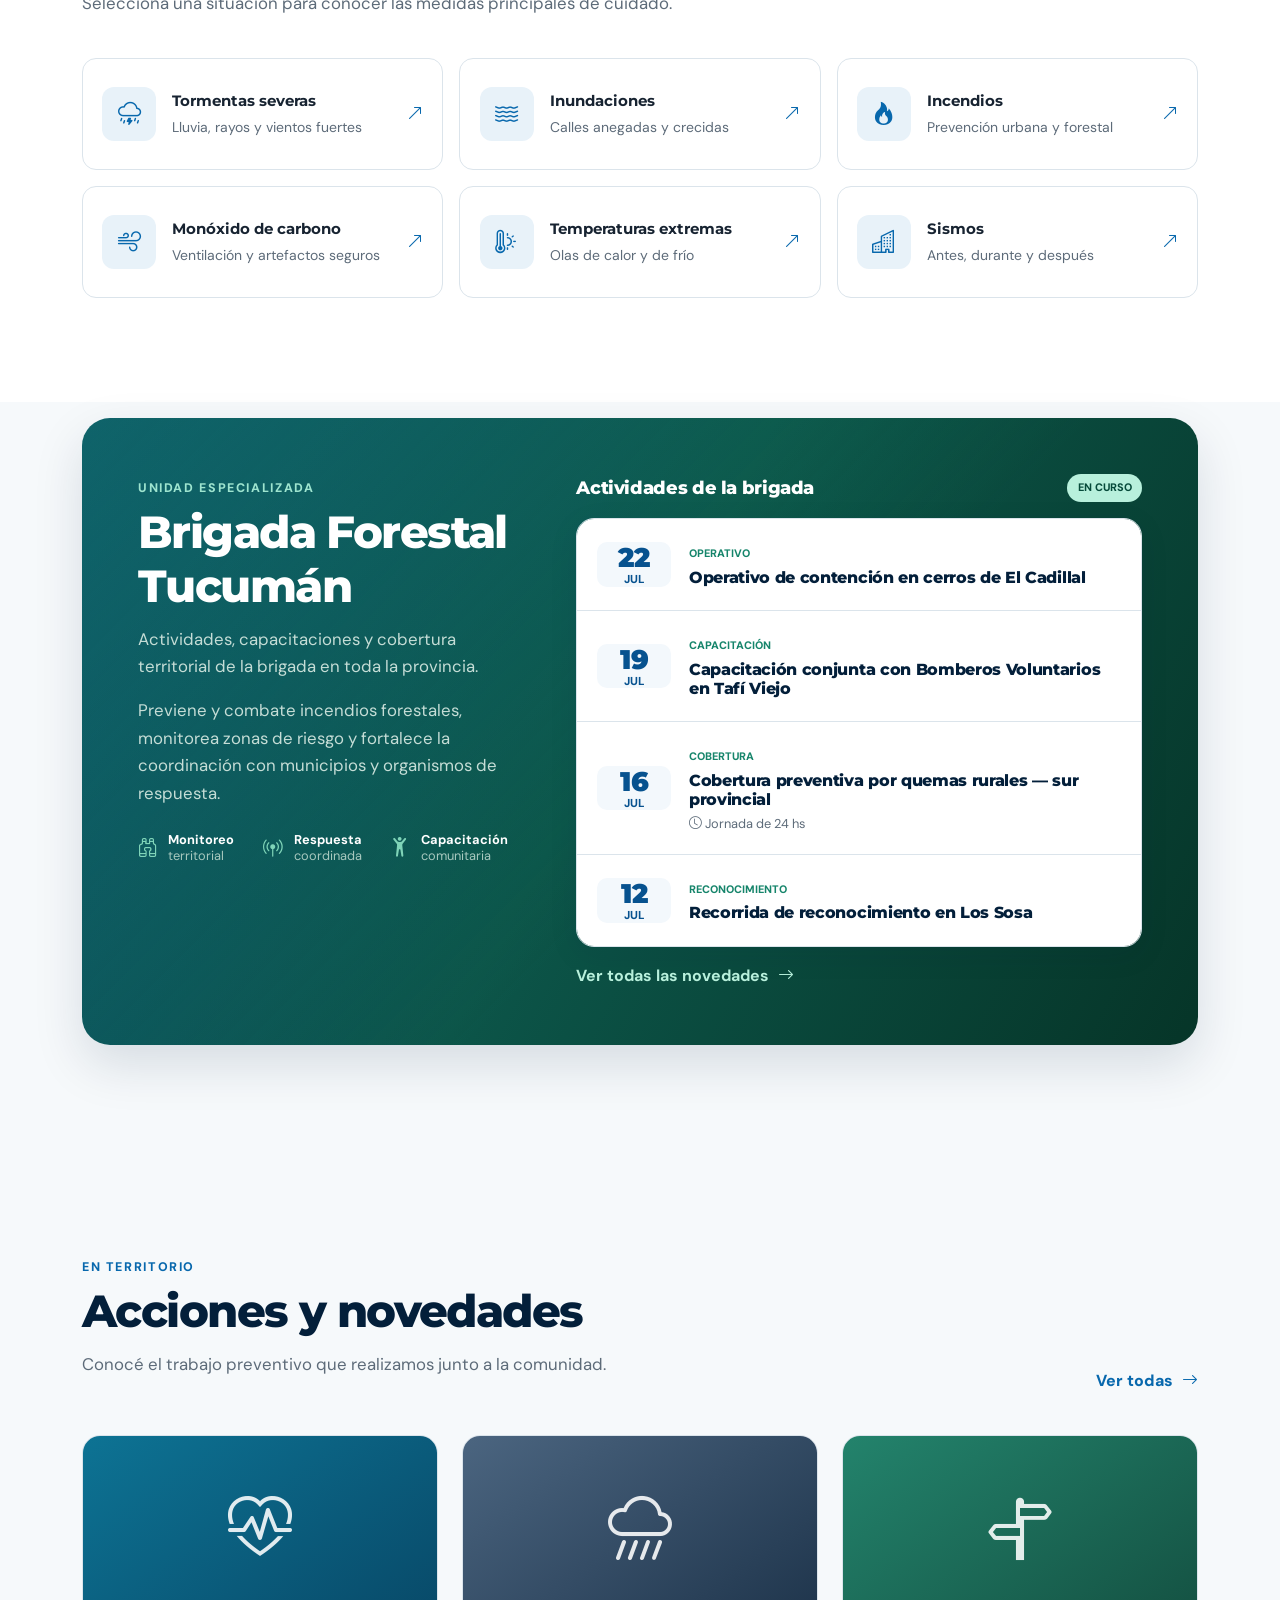
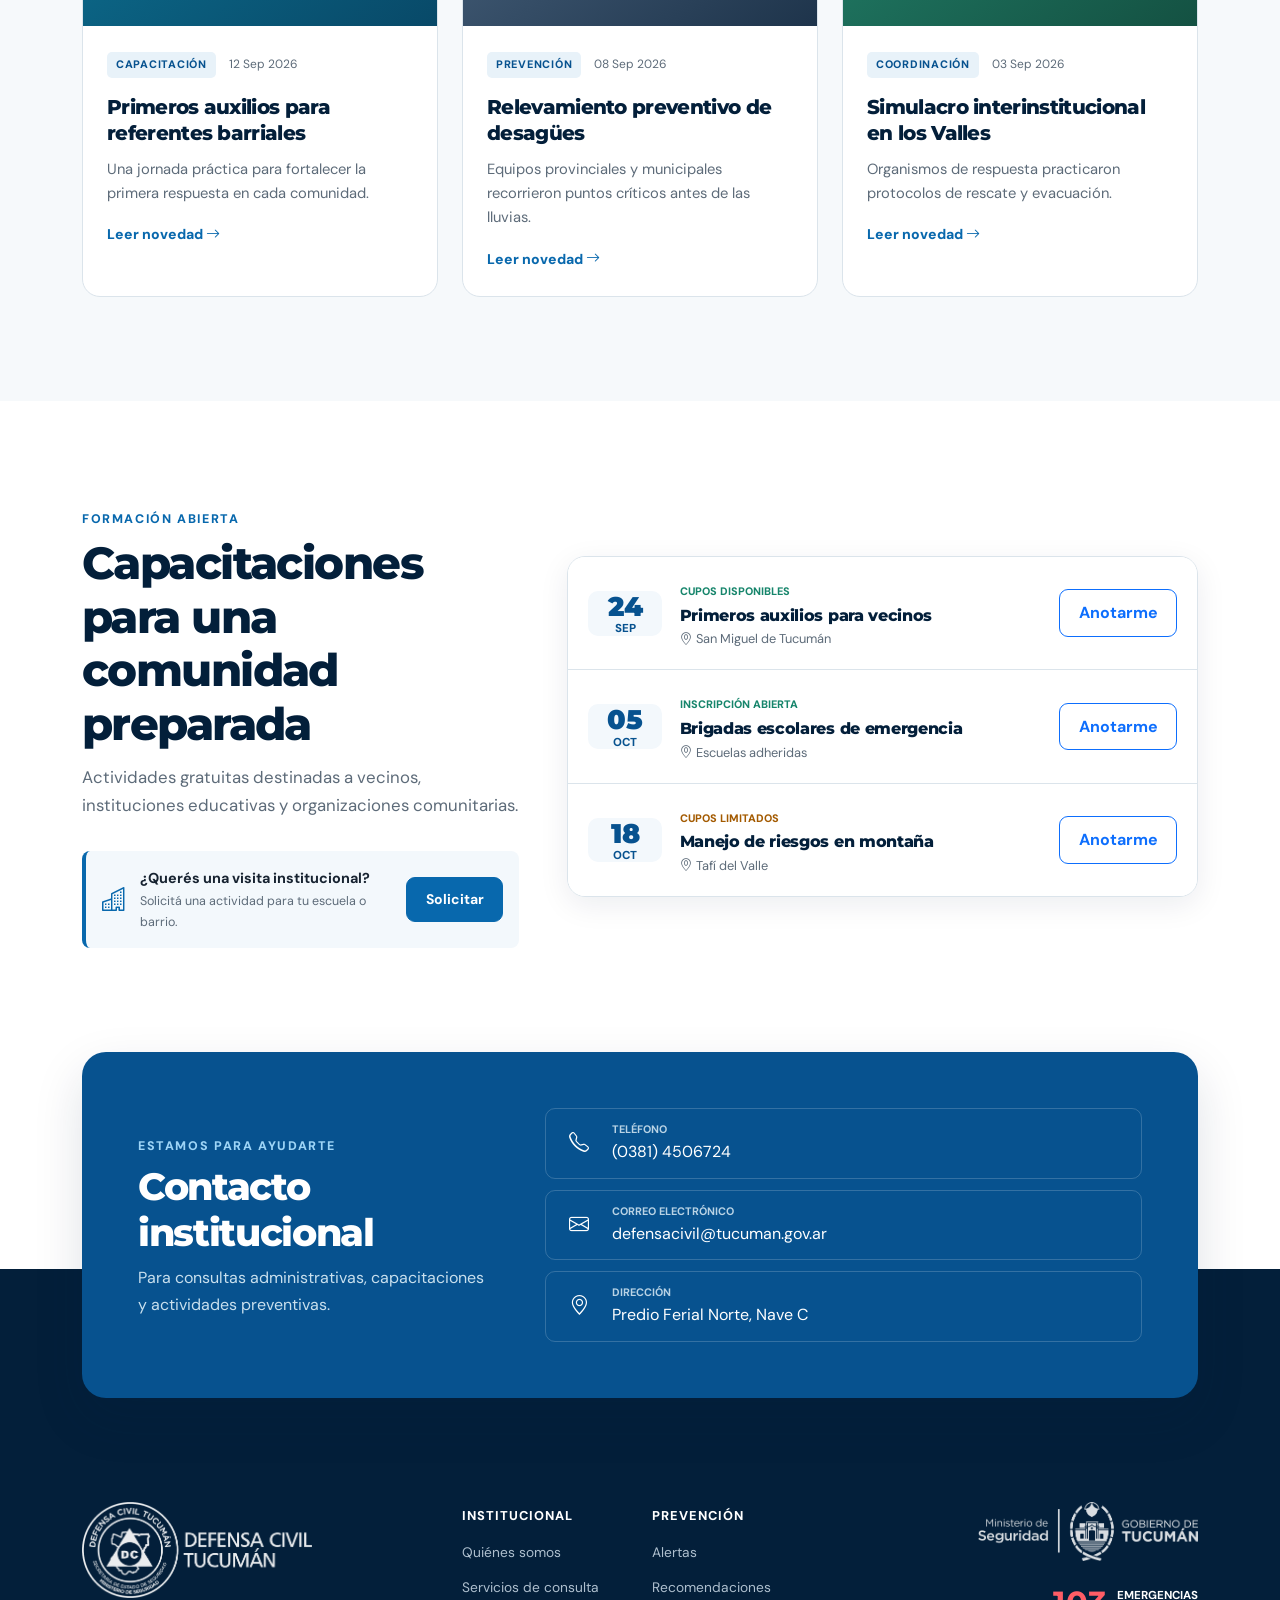
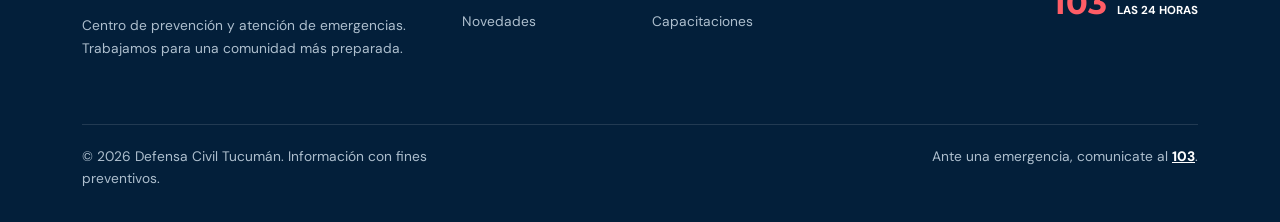
==== commit 2c9e596d: "se agrega logo en el footer de DC" ====
--- a/index.html
+++ b/index.html
@@ -14,7 +14,7 @@
   <meta name="googlebot" content="index, follow">
   <meta name="referrer" content="strict-origin-when-cross-origin">
   <meta name="format-detection" content="telephone=yes">
-  <meta name="theme-color" content="#073b6f">
+  <meta name="theme-color" content="#ff4d00">
   <meta name="color-scheme" content="light">
   <meta name="application-name" content="Defensa Civil Tucumán">
   <meta name="apple-mobile-web-app-title" content="Defensa Civil">
@@ -30,8 +30,10 @@
   <link rel="alternate" hreflang="es-AR" href="https://defensacivil.tucuman.gob.ar/">
   <link rel="alternate" hreflang="x-default" href="https://defensacivil.tucuman.gob.ar/">
 
-  <link rel="icon" href="img/icono.png" type="image/png">
-  <link rel="apple-touch-icon" href="img/icono.png">
+  <link rel="manifest" href="manifest.webmanifest">
+  <link rel="icon" href="img/pwa/favicon-32.png" type="image/png" sizes="32x32">
+  <link rel="icon" href="img/pwa/icon-192.png" type="image/png" sizes="192x192">
+  <link rel="apple-touch-icon" href="img/pwa/apple-touch-icon.png" sizes="180x180">
 
   <meta property="og:locale" content="es_AR">
   <meta property="og:type" content="website">
@@ -561,7 +563,7 @@
     <div class="container">
       <div class="row g-4 align-items-start">
         <div class="col-lg-4">
-          <img class="footer-dc-logo" src="img/logo_DC_conletra.png" alt="Defensa Civil Tucumán" width="308" height="118">
+          <img class="footer-dc-logo" src="img/logo_DC_white.png" alt="Defensa Civil Tucumán" width="930" height="391">
           <p>Centro de prevención y atención de emergencias. Trabajamos para una comunidad más preparada.</p>
         </div>
         <div class="col-6 col-lg-2">
--- a/css/styles.css
+++ b/css/styles.css
@@ -1292,7 +1292,6 @@
   width: 230px;
   height: auto;
   margin-bottom: 1rem;
-  filter: brightness(0) invert(1);
   opacity: 0.92;
 }
 
